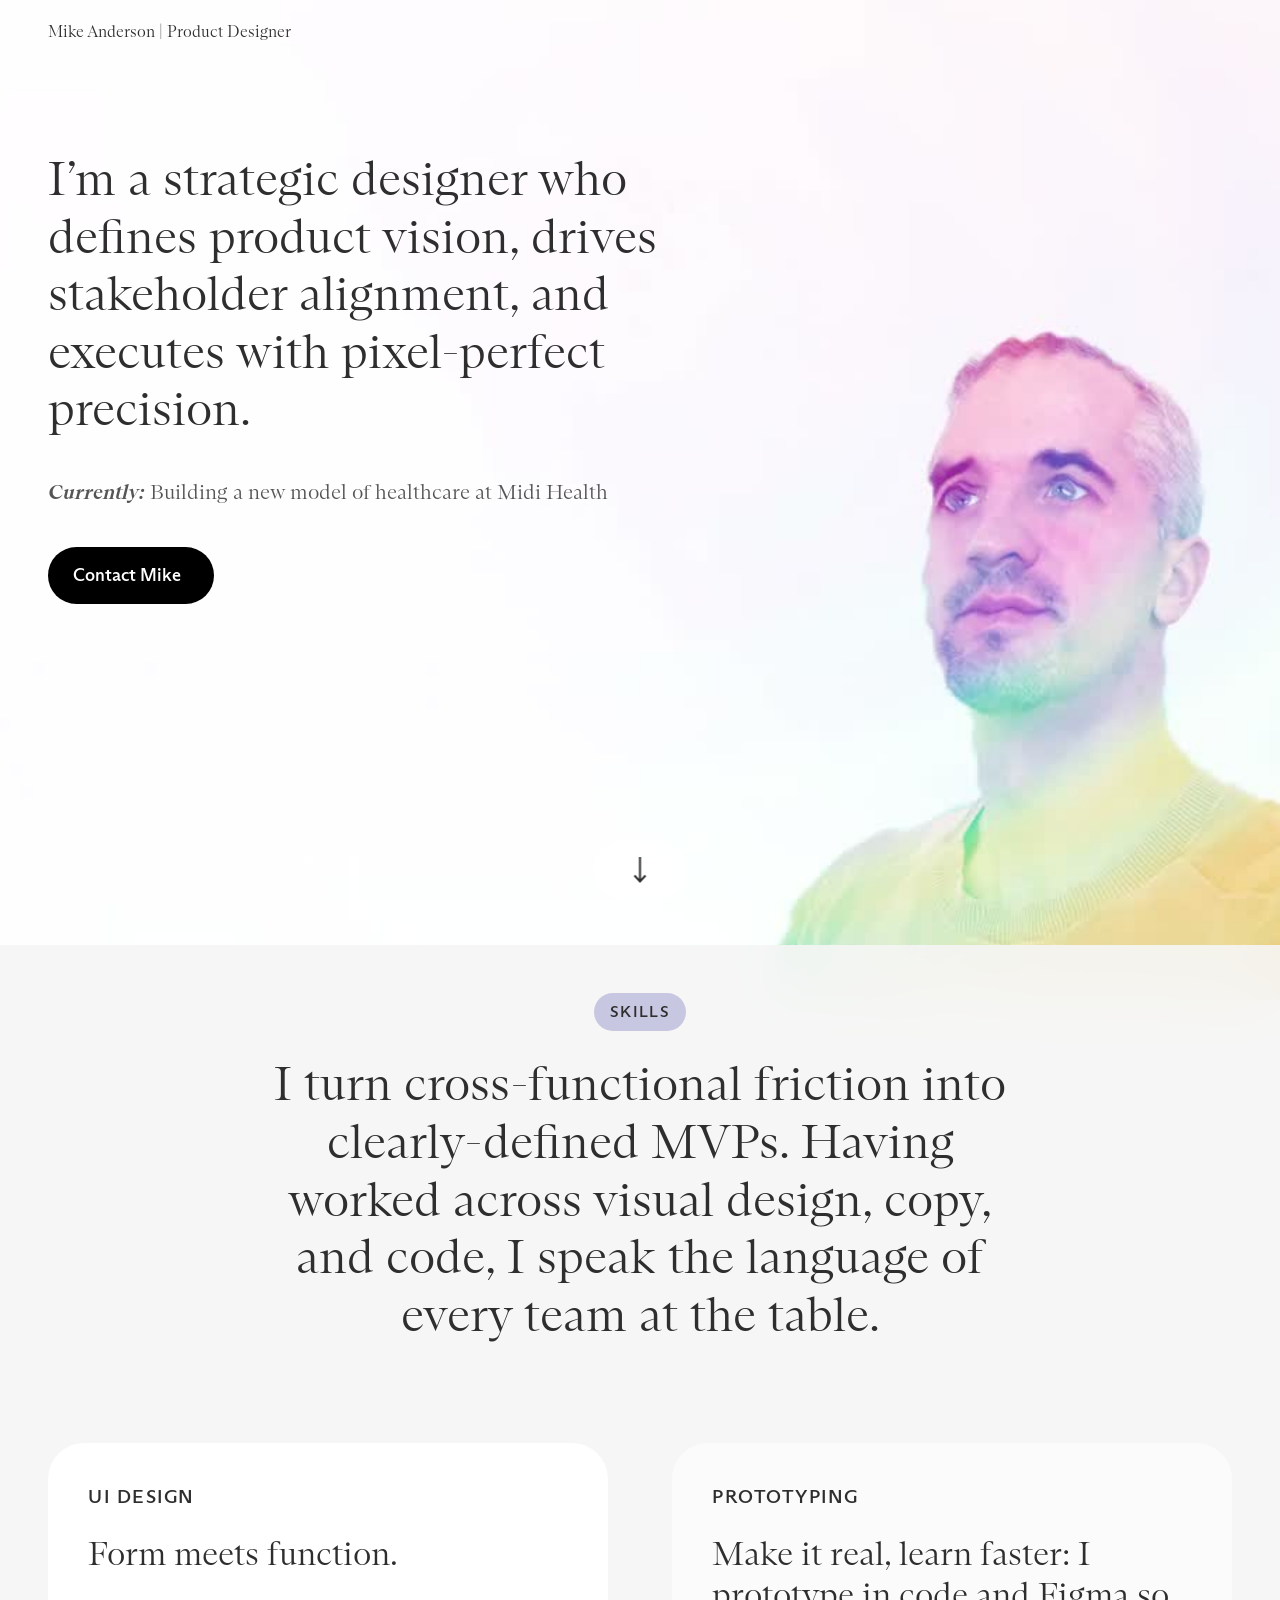
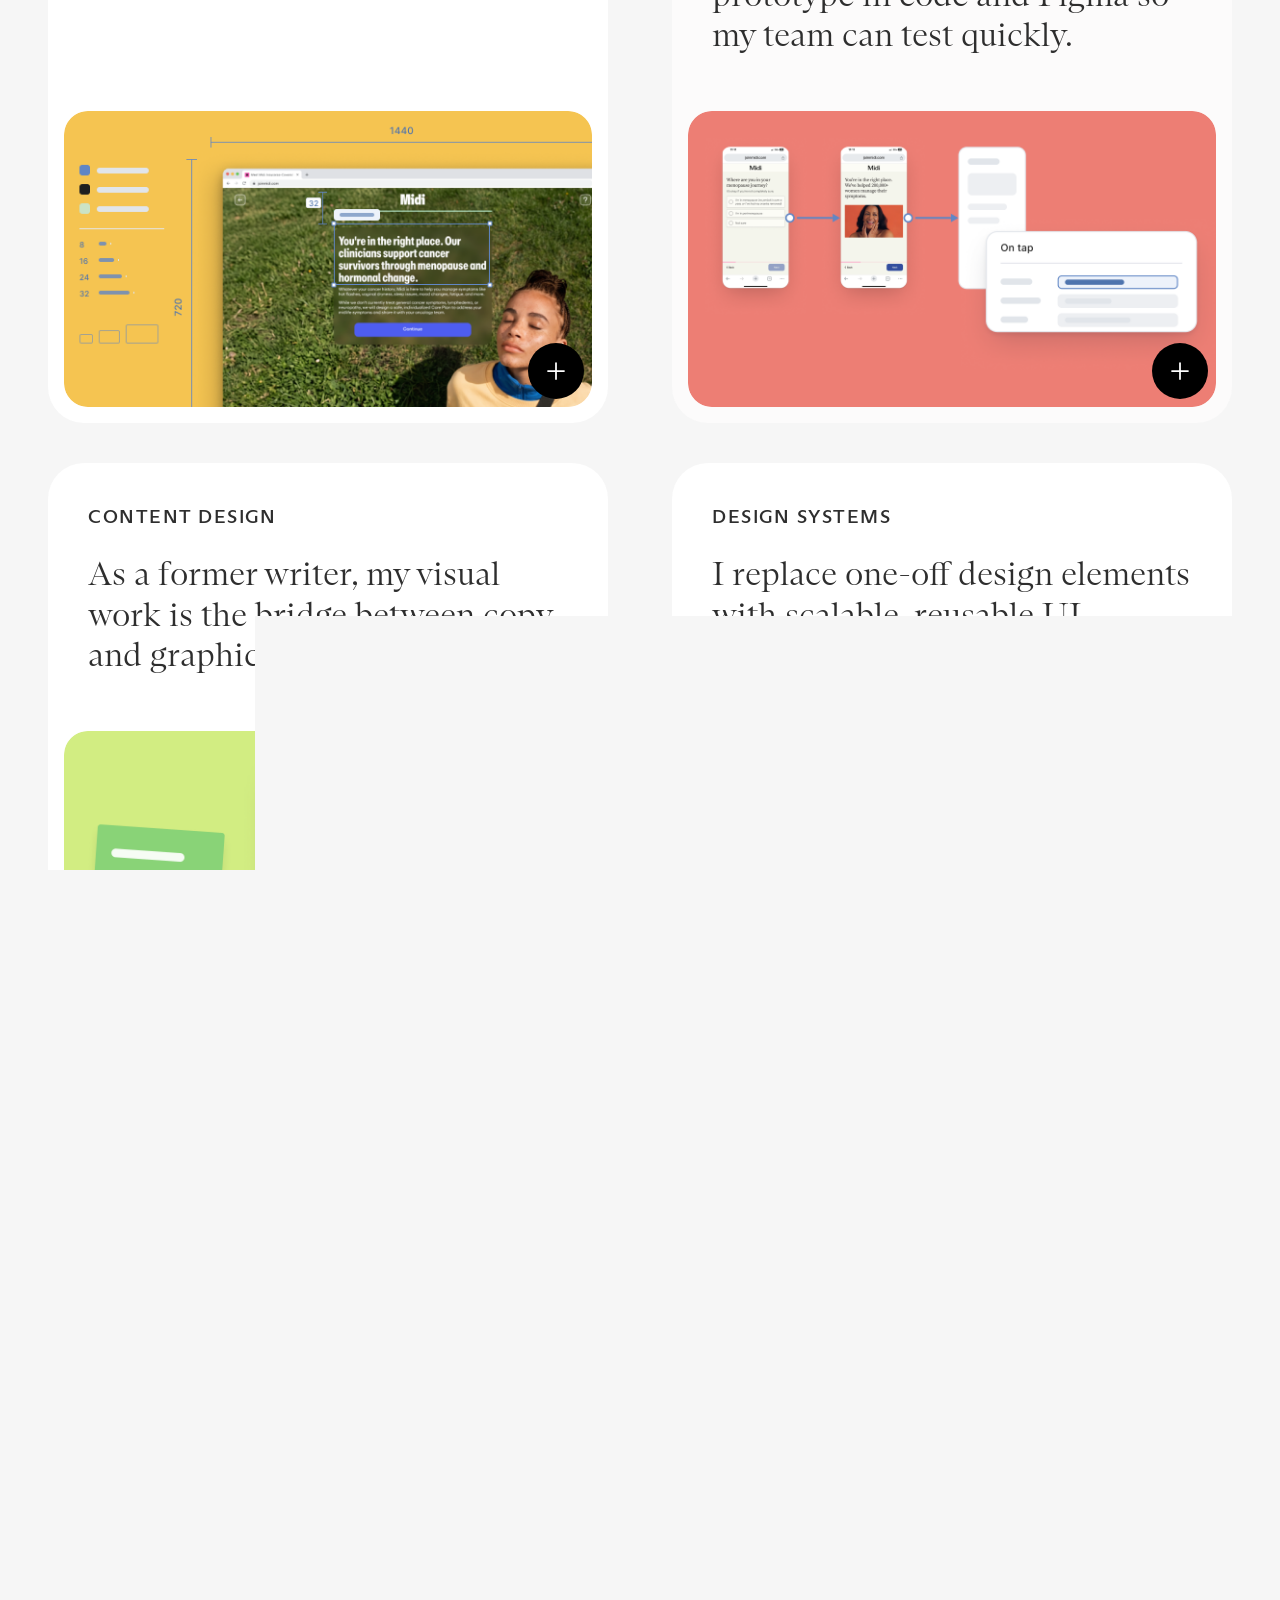
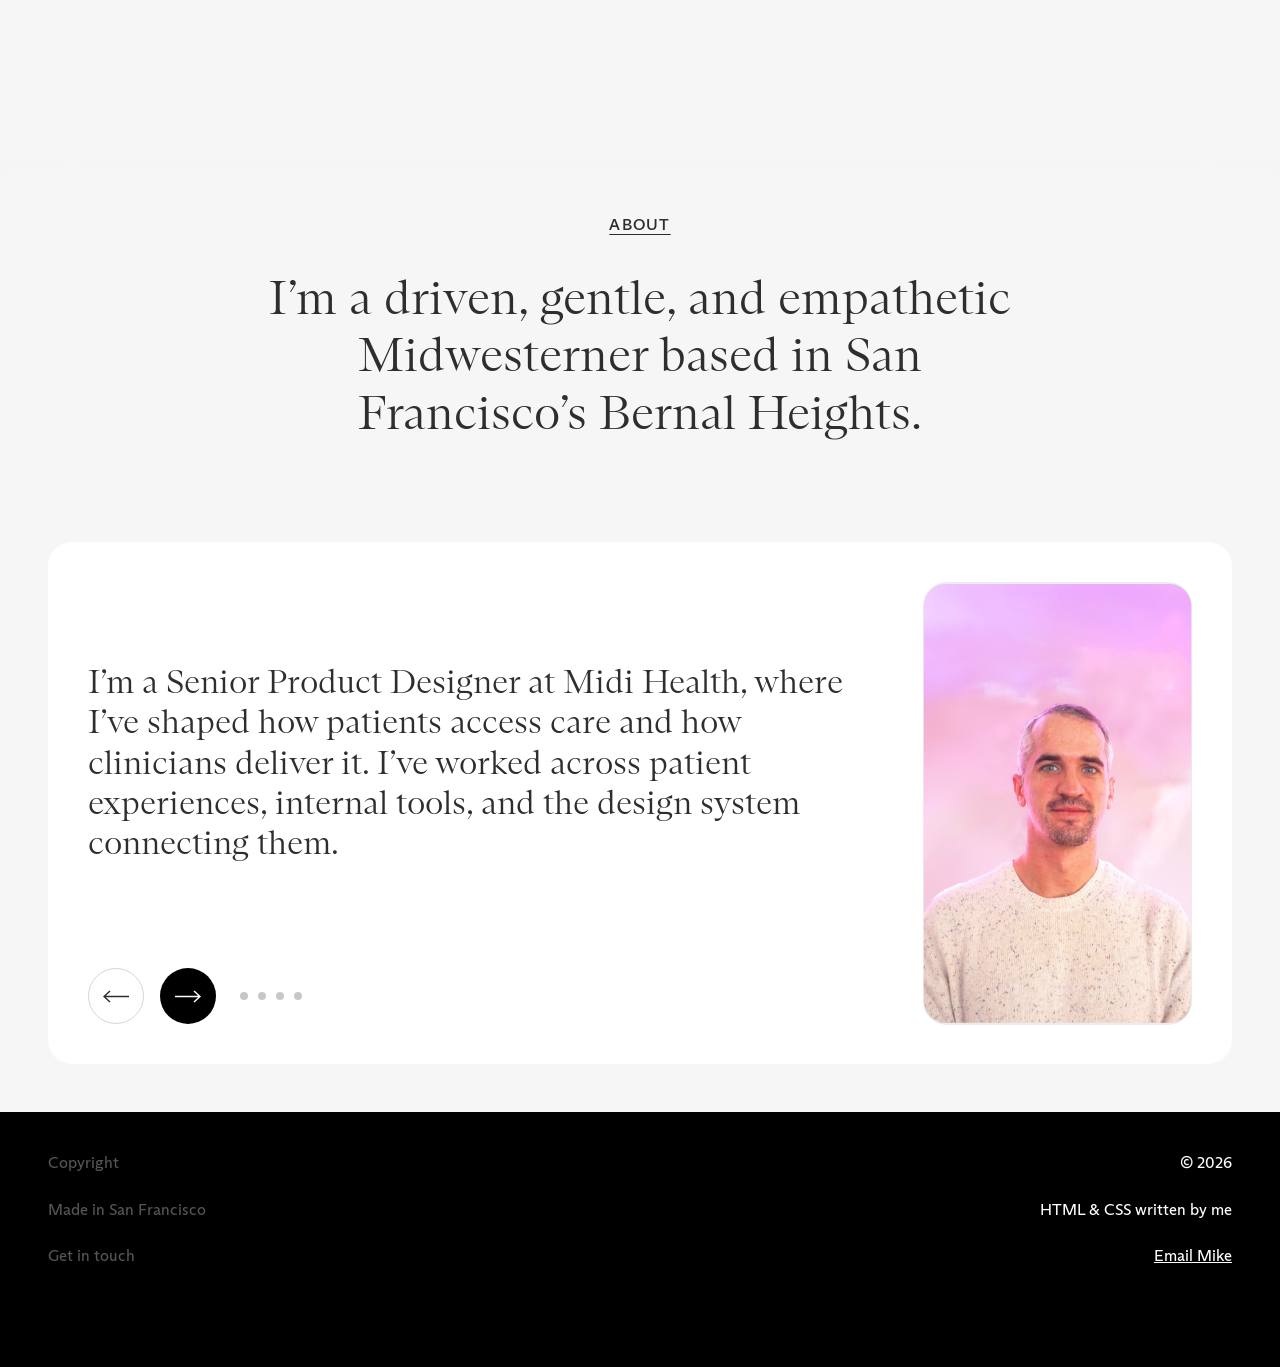
==== light-about.html @ ffadda91 "Port the new flip card treatment: 580x580, 36px radius, saturated media block The Figma cards change" ====
<!DOCTYPE html>
<html lang="en">
<head>
<meta charset="utf-8">
<meta name="viewport" content="width=device-width, initial-scale=1">
<title>Mike Anderson — light About variant</title>
<meta name="robots" content="noindex, nofollow">
<meta name="description" content="Mike Anderson is a product designer in San Francisco, currently building a new model of healthcare at Midi Health.">
<link rel="icon" type="image/png" href="source-images/favicon.png">
<link rel="stylesheet" href="styles/fonts.css">
<link rel="stylesheet" href="styles/tokens.css">
<link rel="stylesheet" href="styles/site.css">
</head>
<body>

<a class="skip-link" href="#main">Skip to content</a>

<header class="site-header">
  <a class="logotype" href="./">Mike Anderson <span aria-hidden="true">|</span> Product Designer</a>
</header>

<main id="main">

  <nav class="site-nav" id="site-nav" aria-label="Sections">
    <div class="site-nav__links">
      <a class="btn btn--ghost" href="#hello">Hello</a>
      <a class="btn btn--ghost" href="#skills">Skills</a>
      <a class="btn btn--ghost" href="#about">About</a>
    </div>

    <button class="site-nav__disclosure" type="button"
            popovertarget="nav-sections" aria-expanded="false">
      Sections
      <svg viewBox="0 0 12 8" aria-hidden="true" focusable="false">
        <path d="M1 1.5 6 6.5l5-5" fill="none" stroke="currentColor" stroke-width="1.75"/>
      </svg>
    </button>

    <a class="btn btn--solid btn--avatar has-ring" href="mailto:mikeandersondesigner@gmail.com" data-copy-email="mikeandersondesigner@gmail.com">
      Contact Mike
      <span class="btn__dec" aria-hidden="true"><svg viewBox="0 0 512 512" aria-hidden="true" focusable="false" fill="currentColor"><path d="M 24 64 L 0 64 L 0 448 L 512 448 L 512 64 L 24 64 Z M 464 128 L 464 132.1 L 256 289.9 L 48 132.1 L 48 112 L 464 112 L 464 128 Z M 464 192.3 L 464 400 L 48 400 L 48 192.3 L 241.5 339.1 L 256 350.1 L 270.5 339.1 L 464 192.3 Z"/></svg></span>
    </a>

    <div class="nav-popover" id="nav-sections" popover>
      <a href="#hello">Hello</a>
      <a href="#skills">Skills</a>
      <a href="#about">About</a>
    </div>
  </nav>

  <!-- ─── hero ─────────────────────────────────────────── -->
  <section class="hero" id="hello">
    <video class="hero__media" autoplay loop muted playsinline
           poster="source-images/index-1b-poster.jpg" aria-hidden="true">
      <source src="source-images/index-hero-portrait.mp4" type="video/mp4" media="(max-width: 750px)">
      <source src="source-images/index-1b.mp4" type="video/mp4">
    </video>
    <img class="hero__still" src="source-images/index-1b-poster.jpg" alt="" aria-hidden="true">

    <div class="hero__intro">
      <h1 class="hero__heading" data-lines>I&rsquo;m a strategic designer who defines product vision, drives stakeholder alignment, and executes with pixel-perfect precision.</h1>
      <p class="hero__currently"><em>Currently:</em> Building a new model of healthcare at Midi Health</p>
      <p class="hero__actions"><a class="btn btn--solid has-ring" href="mailto:mikeandersondesigner@gmail.com" data-copy-email="mikeandersondesigner@gmail.com">Contact Mike<span class="btn__icon"><svg viewBox="0 0 512 512" aria-hidden="true" focusable="false" fill="currentColor"><path d="M 24 64 L 0 64 L 0 448 L 512 448 L 512 64 L 24 64 Z M 464 128 L 464 132.1 L 256 289.9 L 48 132.1 L 48 112 L 464 112 L 464 128 Z M 464 192.3 L 464 400 L 48 400 L 48 192.3 L 241.5 339.1 L 256 350.1 L 270.5 339.1 L 464 192.3 Z"/></svg></span></a></p>
    </div>

    <a class="scroll-cue" href="#skills" aria-label="Scroll to skills">
      <svg viewBox="0 0 13 26" aria-hidden="true" focusable="false">
        <path d="M6.5 0v24M1 18.5l5.5 6 5.5-6" fill="none" stroke="currentColor" stroke-width="2"/>
      </svg>
    </a>
  </section>

  <!-- ─── skills ───────────────────────────────────────── -->
  <section class="sheet skills" id="skills">
    <p class="eyebrow-chip">Skills</p>
    <h2 class="section-heading">I turn cross-functional friction into clearly-defined MVPs. Having worked across visual design, copy, and code, I speak the language of every team at the table.</h2>

    <ul class="card-grid">
      <li class="card has-ring">
        <p class="card__eyebrow">UI Design</p>
        <div class="card__stack">
          <h3 class="card__face card__face--front">Form meets function.</h3>
          <p class="card__face card__face--back" id="card-face-0">I bring systems thinking and visual polish to product designs. When I make a visual decision like “How big should this button be?”, my thinking is grounded in business strategy.</p>
        </div>
        <span class="card__frame"><img class="card__media" src="img/card-ui.png" alt="Redline spec of a Midi web page with a token rail, spacing scale and component selection." loading="lazy"></span>
        <button class="card__flip" type="button" aria-expanded="false" aria-controls="card-face-0">
          <span class="u-visually-hidden">More about UI Design</span>
          <svg viewBox="0 0 20 20" aria-hidden="true" focusable="false">
            <path d="M10 2v16M2 10h16" fill="none" stroke="currentColor" stroke-width="1.75" stroke-linecap="round"/>
          </svg>
        </button>
      </li>
      <li class="card has-ring">
        <p class="card__eyebrow">Prototyping</p>
        <div class="card__stack">
          <h3 class="card__face card__face--front">Make it real, learn faster: I prototype in code and Figma so my team can test quickly.</h3>
          <p class="card__face card__face--back" id="card-face-1">Figma when the interaction is the point. Claude when a working prototype beats a mockup. Whatever the team already uses, when that matters more. The goal is a yes, not an artefact.</p>
        </div>
        <span class="card__frame"><img class="card__media" src="img/card-prototyping.png" alt="A three-step prototype flow with an interaction spec panel." loading="lazy"></span>
        <button class="card__flip" type="button" aria-expanded="false" aria-controls="card-face-1">
          <span class="u-visually-hidden">More about Prototyping</span>
          <svg viewBox="0 0 20 20" aria-hidden="true" focusable="false">
            <path d="M10 2v16M2 10h16" fill="none" stroke="currentColor" stroke-width="1.75" stroke-linecap="round"/>
          </svg>
        </button>
      </li>
      <li class="card has-ring">
        <p class="card__eyebrow">Content Design</p>
        <div class="card__stack">
          <h3 class="card__face card__face--front">As a former writer, my visual work is the bridge between copy and graphics.</h3>
          <p class="card__face card__face--back" id="card-face-2">I started my career as a writer and content marketer at NerdWallet, and I never quite stopped: I make sure an interface’s content strategy, flow, and microcopy make sense before it gets decorated.</p>
        </div>
        <span class="card__frame"><img class="card__media" src="img/card-content.png" alt="A sticky note of redacted copy with an arrow pointing at a web page." loading="lazy"></span>
        <button class="card__flip" type="button" aria-expanded="false" aria-controls="card-face-2">
          <span class="u-visually-hidden">More about Content Design</span>
          <svg viewBox="0 0 20 20" aria-hidden="true" focusable="false">
            <path d="M10 2v16M2 10h16" fill="none" stroke="currentColor" stroke-width="1.75" stroke-linecap="round"/>
          </svg>
        </button>
      </li>
      <li class="card has-ring">
        <p class="card__eyebrow">Design Systems</p>
        <div class="card__stack">
          <h3 class="card__face card__face--front">I replace one-off design elements with scalable, reusable UI patterns.</h3>
          <p class="card__face card__face--back" id="card-face-3">I partner with engineering teams to reconcile duplicated components and inconsistent UX patterns—from buttons to entire forms. I map the gaps and set a course toward a shared system so teams work efficiently and users get a more consistent, delightful experience.</p>
        </div>
        <span class="card__frame"><img class="card__media" src="img/card-design-systems.png" alt="A design system interface showing colour tokens in light and dark modes." loading="lazy"></span>
        <button class="card__flip" type="button" aria-expanded="false" aria-controls="card-face-3">
          <span class="u-visually-hidden">More about Design Systems</span>
          <svg viewBox="0 0 20 20" aria-hidden="true" focusable="false">
            <path d="M10 2v16M2 10h16" fill="none" stroke="currentColor" stroke-width="1.75" stroke-linecap="round"/>
          </svg>
        </button>
      </li>
      <li class="card card--wide has-ring">
        <p class="card__eyebrow">User Research</p>
        <div class="card__stack">
          <h3 class="card__face card__face--front">Listen first, design second.</h3>
          <p class="card__face card__face--back" id="card-face-4">I combine user testing, surveys, and direct observation to guide product decisions. At Midi, this research informed improvements that increased signup conversion by 5% and clinician satisfaction by 10%.</p>
        </div>
        <span class="card__frame"><img class="card__media" src="img/card-user-research.png" alt="A research board with participant cohorts across mock, alpha and beta." loading="lazy"></span>
        <button class="card__flip" type="button" aria-expanded="false" aria-controls="card-face-4">
          <span class="u-visually-hidden">More about User Research</span>
          <svg viewBox="0 0 20 20" aria-hidden="true" focusable="false">
            <path d="M10 2v16M2 10h16" fill="none" stroke="currentColor" stroke-width="1.75" stroke-linecap="round"/>
          </svg>
        </button>
      </li>
    </ul>
  </section>

  <!-- ─── about ────────────────────────────────────────── -->
  <section class="sheet about about--light" id="about">
    <p class="eyebrow-chip eyebrow-chip--bare">About</p>
    <h2 class="section-heading">I&rsquo;m a driven, gentle, and empathetic Midwesterner based in San Francisco&rsquo;s Bernal Heights.</h2>

    <div class="carousel" data-carousel>
      <div class="carousel__viewport">
        <article class="slide slide--portrait is-current">
          <p class="slide__copy" data-lines>I&rsquo;m a Senior Product Designer at Midi Health, where I&rsquo;ve shaped how patients access care and how clinicians deliver it. I&rsquo;ve worked across patient experiences, internal tools, and the design system connecting them.</p>
          <img class="slide__media" src="img/about-portrait.png" alt="Mike Anderson." loading="lazy">
        </article>
        <article class="slide">
          <p class="slide__copy" data-lines>I&rsquo;m as comfortable on a team as I am on my own. For my first eighteen months at Midi I was the only product designer: research, product direction, UI &mdash; whatever the week needed.</p>
          <img class="slide__media" src="img/about-endtoend.png" alt="One designer across research, direction and interface." loading="lazy">
        </article>
        <article class="slide">
          <p class="slide__copy" data-lines>Before healthcare: I worked in fintech at Landed, launched a fashion startup with two co-founders, and freelanced for Mazda, Initialized and Bobbie.</p>
          <img class="slide__media" src="img/about-clients.png" alt="Selected clients: Mazda, Initialized, Bobbie, Landed, Acaso and Pandora." loading="lazy">
        </article>
        <article class="slide">
          <p class="slide__copy" data-lines>I&rsquo;m the &ldquo;glue&rdquo; on every team I join. So, when one question has four answers in four documents, turning them into a single idea feels less like process and more like a conversation I&rsquo;m already in.</p>
          <img class="slide__media" src="img/about-convergence.png" alt="Four teams' findings converging into one narrative." loading="lazy">
        </article>
      </div>

      <div class="carousel__controls">
        <button class="carousel__arrow" data-prev aria-label="Previous slide">
          <svg viewBox="0 0 26 13" aria-hidden="true"><path d="M26 6.5H1M7 1 1 6.5 7 12" fill="none" stroke="currentColor" stroke-width="1.5"/></svg>
        </button>
        <button class="carousel__arrow carousel__arrow--next" data-next aria-label="Next slide">
          <svg viewBox="0 0 26 13" aria-hidden="true"><path d="M0 6.5h25M19 1l6 5.5-6 5.5" fill="none" stroke="currentColor" stroke-width="1.5"/></svg>
        </button>
        <div class="carousel__dots" role="tablist" aria-label="Choose slide"></div>
      </div>
    </div>
  </section>

</main>

<footer class="site-footer" id="contact">
  <dl class="footer-meta">
    <div><dt>Copyright</dt><dd>&copy; 2026</dd></div>
    <div><dt>Made in San Francisco</dt><dd>HTML &amp; CSS written by me</dd></div>
    <div><dt>Get in touch</dt><dd><a href="mailto:mikeandersondesigner@gmail.com" data-copy-email="mikeandersondesigner@gmail.com">Email Mike</a></dd></div>
  </dl>
</footer>


<div class="toast" id="toast" role="status" aria-live="polite" hidden>
  <svg class="toast__check" viewBox="0 0 512 512" aria-hidden="true" fill="currentColor"><path d="M256 512a256 256 0 1 1 0-512 256 256 0 1 1 0 512zm0-464a208 208 0 1 0 0 416 208 208 0 1 0 0-416zM379.7 178.8l-14.1 19.4-122.1 167.9-16.5 22.7-92.7-92.7 33.9-33.9 53 53 105.6-145.2 14.1-19.4 38.8 28.2z"/></svg>
  <p class="toast__text">Copied email address</p>
  <button class="toast__close" type="button" aria-label="Dismiss"><svg viewBox="0 0 448 512" aria-hidden="true" fill="currentColor"><path d="M39.5 105l-17-17 33.9-33.9 17 17 151 151 151-151 17-17 33.9 33.9-17 17-151 151 151 151 17 17-33.9 33.9-17-17-151-151-151 151-17 17-33.9-33.9 17-17 151-151-151-151z"/></svg></button>
</div>

<script src="scripts/site.js" defer></script>
</body>
</html>
---- styles/fonts.css ----
/* Edu Arizona — the faces already committed in /fonts */
@font-face{font-family:"EduArizonaSerif";src:url("../fonts/EduArizonaSerif-Thin.woff2")format("woff2");font-weight:100;font-style:normal;font-display:swap}
@font-face{font-family:"EduArizonaSerif";src:url("../fonts/EduArizonaSerif-Light.woff2")format("woff2");font-weight:300;font-style:normal;font-display:swap}
@font-face{font-family:"EduArizonaSerif";src:url("../fonts/EduArizonaSerif-Regular.woff2")format("woff2");font-weight:400;font-style:normal;font-display:swap}
@font-face{font-family:"EduArizonaSerif";src:url("../fonts/EduArizonaSerif-Medium.woff2")format("woff2");font-weight:500;font-style:normal;font-display:swap}
@font-face{font-family:"EduArizonaSerif";src:url("../fonts/EduArizonaSerif-MediumItalic.woff2")format("woff2");font-weight:500;font-style:italic;font-display:swap}
@font-face{font-family:"EduArizonaSerif";src:url("../fonts/EduArizonaSerif-Bold.woff2")format("woff2");font-weight:700;font-style:normal;font-display:swap}
@font-face{font-family:"EduArizonaSans";src:url("../fonts/EduArizonaSans-Regular.woff2")format("woff2");font-weight:400;font-style:normal;font-display:swap}
@font-face{font-family:"EduArizonaSans";src:url("../fonts/EduArizonaSans-Medium.woff2")format("woff2");font-weight:500;font-style:normal;font-display:swap}
---- styles/tokens.css ----
/* Generated from the Figma "My Work" variable collections. Regenerate rather than hand-edit. */
:root {
  /* primitives */
  --primitive-black: #000000;
  --primitive-white: #FFFFFF;
  --primitive-off-white: #FCFBFB;
  --primitive-blue-500: #6086C5;
  --primitive-blue-300: #72B3FF;
  --primitive-warm-900: #45423C;
  --primitive-grey-600: #555555;
  --primitive-grey-500: #7F8C8D;
  --primitive-grey-300: #A1A1A1;
  --primitive-grey-100: #ECECEC;
  --primitive-blue-050: #EDF2FA;
  --primitive-blue-700: #4E74AE;
  --primitive-grey-950: #1F1F1F;
  --primitive-grey-900: #2E2E2E;
  --primitive-blue-400: #6385B8;
  --primitive-dusk-050: #F3F0FB;
  --primitive-dusk-100: #E5DFF7;
  --primitive-dusk-200: #C8C7E2;
  --primitive-dusk-600: #6144B2;
  --primitive-dusk-800: #3B2A6E;
  --primitive-dusk-900: #1A1326;

  /* semantic colour — light */
  --color-bg-page: var(--primitive-white);
  --color-bg-surface-muted: var(--primitive-off-white);
  --color-text-primary: var(--primitive-grey-900);
  --color-text-inverse: var(--primitive-white);
  --color-text-link: var(--primitive-blue-500);
  --color-text-link-hover: var(--primitive-blue-300);
  --color-nav-bg: var(--primitive-black);
  --color-nav-text: var(--primitive-white);
  --color-nav-text-hover: var(--primitive-grey-500);
  --color-button-bg: var(--primitive-white);
  --color-button-fg: var(--primitive-black);
  --color-button-border: var(--primitive-black);
  --color-button-bg-hover: var(--primitive-black);
  --color-button-fg-hover: var(--primitive-white);
  --color-button-border-hover: var(--primitive-black);
  --color-arrow-default: var(--primitive-black);
  --color-arrow-inverse: var(--primitive-white);
  --color-border-rule: var(--primitive-grey-300);
  --color-border-subtle: var(--primitive-grey-100);
  --color-bg-placeholder: var(--primitive-grey-100);
  --color-text-on-light: var(--primitive-grey-900);
  --color-text-on-dark: var(--primitive-white);
  --color-card-surface-ink: var(--primitive-black);
  --color-card-surface-blue: var(--primitive-blue-700);
  --color-card-surface-tint: var(--primitive-blue-050);
  --color-card-surface-paper: var(--primitive-off-white);
  --color-card-border: var(--primitive-grey-100);
  --color-card-border-hover: var(--primitive-blue-300);
  --color-card-placeholder-ink: var(--primitive-grey-950);
  --color-card-placeholder-blue: var(--primitive-blue-400);
  --color-text-muted: var(--primitive-grey-600);
  --color-accent-dusk-surface: var(--primitive-dusk-100);
  --color-accent-dusk-tint: var(--primitive-dusk-200);
  --color-accent-dusk-anchor: var(--primitive-dusk-600);
  --color-accent-dusk-ink: var(--primitive-dusk-800);
  --color-accent-dusk-deep: var(--primitive-dusk-900);
  --color-button-solid-bg-on-light: var(--primitive-black);
  --color-button-solid-bg-on-light-hover: var(--primitive-grey-950);
  --color-button-solid-bg-on-dark: var(--primitive-white);
  --color-button-solid-bg-on-dark-hover: var(--primitive-grey-100);
  --color-button-ghost-bg-hover-on-light: var(--primitive-grey-100);
  --color-button-ghost-bg-hover-on-dark: var(--primitive-grey-950);

  /* typography — Edu Arizona */
  --font-family-serif: "EduArizonaSerif", Georgia, serif;
  --font-family-sans: "EduArizonaSans", system-ui, sans-serif;
  --font-weight-serif-thin: 100;
  --font-weight-serif-light: 300;
  --font-weight-serif-regular: 400;
  --font-weight-serif-medium: 500;
  --font-weight-serif-bold: 700;
  --font-weight-sans-regular: 400;
  --font-weight-sans-medium: 500;

  /* scale — desktop */
  --space-xs: 4px;  --space-sm: 8px;  --space-md: 16px; --space-lg: 24px;
  --space-xl: 32px; --space-2xl: 40px; --space-3xl: 48px; --space-4xl: 64px;
  --space-5xl: 100px; --space-6xl: 150px; --space-7xl: 200px;
  /* 48, not the Figma port's 108: content is capped at --layout-content-width,
     so above ~1320px the cap still yields ~108px of visual margin and below it
     the margin absorbs the squeeze instead of the type. Diverges from the
     Figma variable on purpose — that one records the old live site. */
  --layout-page-margin: 48px;
  --layout-gutter: 36px;
  --layout-content-width: 1224px;
  --layout-col-main: 768px;
  --layout-col-spacer: 96px;
  --layout-col-side: 288px;
  --layout-hero-height: 1000px;
  --layout-intro-width: 685px;
  --radius-none: 0px;
  --radius-infinite: 9999px;
  --radius-pill: 36px;
  --size-arrow-width: 25px;
  --size-arrow-width-hover: 35px;
  --size-arrow-stroke: 2px;
  --size-arrow-cap: 10px;
  --size-border-width: 1px;
  --space-stack-eyebrow: 5.76px;
  --space-stack-heading: 16.8px;
  --space-stack-body: 20.8px;
  --space-stack-button: 18px;
  --space-stack-grid-item: 48px;
  --space-skill-gap: 10.4px;
  --space-section-pad: 100px;
  --space-surface-pad: 150px;
  --layout-viewport: 1440px;
  --layout-intro-top: 150px;
  --layout-logotype-width: 1080px;
  --layout-photo-cell-w: 594px;
  --layout-photo-cell-h: 396px;
  --layout-gif-height: 0px;
  --layout-nav-close-inset: 100.8px;
  --layout-nav-height: 1024px;
  --space-stack-hero: 40px;
  --space-body-inset: 192px;
  --font-size-hero: 48px;
  --font-size-h1: 33.6px;
  --font-size-h4: 24px;
  --font-size-skill: 20.8px;
  --font-size-h6: 38.4px;
  --font-size-body: 20.8px;
  --font-size-caption: 16px;
  --font-size-eyebrow: 19.2px;
  --font-size-label: 16px;
  --font-size-micro: 13.6px;
  --font-size-button: 18px;
  --font-size-nav: 36px;
  --font-size-burger: 32px;
  --font-size-close: 60px;
  --radius-card: 24px;
  --radius-card-large: 36px;        /* skill cards */
  --space-card-media-inset: 16px;
  --space-card-pad-large: 40px;
  --space-card-pad-default: 12px;
  --space-card-pad-bottom: 120px;
  --space-card-gap: 24px;
  --space-card-flip-offset: 24px;
  --space-card-action-inset: 24px;
  --size-card-action: 56px;
  --size-card-glyph: 20px;
  --layout-card-w: 580px;
  --layout-card-h: 580px;
  --layout-card-gap-x: 64px;
  --layout-card-gap-y: 40px;
  --layout-card-media-h: 240px;
  --radius-card-media: 12px;
  --layout-card-media-bleed-h: 340px;
  --layout-scroll-rule-h: 72px;

  /* glass sheets — measured off Home — Desktop 1444 */
  --sheet-radius: 0px;   /* square slices — trying it without the rounded top */
  --sheet-overlap: 55px;
  --sheet-light: rgb(245 245 245 / 0.90);
  --sheet-light-blur: 32px;
  --sheet-dark: rgb(0 0 0 / 0.80);
  --sheet-dark-blur: 32px;
}

@media (max-width: 750px) {
  :root {
    --layout-page-margin: 29.25px;
    --layout-gutter: 9.75px;
    --layout-content-width: 331.5px;
    --layout-col-main: 331.5px;
    --layout-col-spacer: 0px;
    --layout-col-side: 331.5px;
    --layout-hero-height: 1350px;
    --layout-intro-width: 331.5px;
    --space-stack-heading: 15.6px;
    --layout-viewport: 390px;
    --layout-intro-top: 430px;
    --layout-logotype-width: 292.5px;
    --layout-photo-cell-w: 331.5px;
    --layout-photo-cell-h: 220.94px;
    --layout-gif-height: 400px;
    --layout-nav-close-inset: 27.3px;
    --layout-nav-height: 844px;
    --space-stack-hero: 33.6px;
    --space-body-inset: 0px;
    --font-size-hero: 40px;
    --font-size-h1: 31.2px;
    --space-card-pad-bottom: 104px;
    --layout-card-w: 331.5px;
    --layout-card-h: 0px;   /* content drives it once the grid is one column */
    --layout-card-gap-x: 0px;
    --layout-card-media-h: 148px;
    --layout-card-media-bleed-h: 290px;
    --layout-scroll-rule-h: 56px;
    /* the 298px overlap is a desktop measurement; it swallows the hero copy at 390 */
    --sheet-overlap: 24px;
    --sheet-radius: 0px;
  }
}

/* Opt-in: put data-theme="dark" on any section */
[data-theme="dark"] {
  --color-bg-page: var(--primitive-black);
  --color-bg-surface-muted: var(--primitive-black);
  --color-text-primary: var(--primitive-white);
  --color-text-inverse: var(--primitive-black);
  --color-text-link: var(--primitive-blue-300);
  --color-text-muted: var(--primitive-grey-500);
  --color-button-border-hover: var(--primitive-white);
  --color-accent-dusk-surface: var(--primitive-dusk-900);
  --color-accent-dusk-tint: var(--primitive-dusk-600);
  --color-accent-dusk-anchor: var(--primitive-dusk-200);
  --color-accent-dusk-ink: var(--primitive-dusk-050);
}
---- styles/site.css ----
/* ───────── base ───────── */
*, *::before, *::after { box-sizing: border-box; }
html { scroll-behavior: smooth; }
body {
  margin: 0;
  background: var(--color-bg-page);
  color: var(--color-text-primary);
  font-family: var(--font-family-serif);
  font-weight: var(--font-weight-serif-light);   /* Body/Default = Light */
  font-size: var(--font-size-body);
  line-height: 1.4;
  -webkit-font-smoothing: antialiased;
}
img, video { display: block; max-width: 100%; }
a { color: inherit; }

.skip-link {
  position: absolute; left: -9999px;
  background: var(--color-text-primary); color: var(--color-text-inverse);
  padding: var(--space-sm) var(--space-md); z-index: 100;
}
.skip-link:focus { left: var(--layout-page-margin); top: var(--space-sm); }

:is(a, button):focus-visible {
  outline: 2px solid var(--color-text-link);
  outline-offset: 3px;
}

/* ───────── header ───────── */
.site-header {
  position: absolute; inset: 0 0 auto 0; z-index: 20;
  padding: var(--space-md) var(--layout-page-margin);
}
.logotype {
  font-size: var(--font-size-label);
  text-decoration: none;
  font-family: var(--font-family-serif);
}

/* ───────── buttons ───────── */
.btn {
  display: inline-flex; align-items: center; gap: var(--space-sm);
  padding: var(--space-md) var(--space-lg);
  border-radius: var(--radius-pill);
  font-family: var(--font-family-sans);
  font-size: var(--font-size-button);
  font-weight: var(--font-weight-sans-medium);
  line-height: 1.25;
  text-decoration: none;
  border: var(--size-border-width) solid transparent;
  transition: background-color .2s ease, color .2s ease, border-color .2s ease;
}
.btn--solid {
  background: var(--color-button-solid-bg-on-light);
  color: var(--color-text-on-dark);
}
.btn--solid:hover { background: var(--color-button-solid-bg-on-light-hover); }
.btn--ghost { background: transparent; color: var(--color-text-on-light); }
.btn--ghost:hover { background: var(--color-button-ghost-bg-hover-on-light); }

/* Current section. A raised white pill against the 80%-white glass reads as
   selected without competing with the solid Contact CTA, and the label weight
   is unchanged so the nav never resizes as you scroll. */
.site-nav .btn--ghost { transition: background-color .2s ease, box-shadow .2s ease; }
.site-nav .btn--ghost.is-current,
.site-nav .btn--ghost.is-current:hover {
  background: var(--color-bg-page);
  /* hairline as well as shadow: the nav glass is already near-white, so a plain
     white pill has almost no edge against it over the grey sheets */
  box-shadow: 0 1px 2px rgb(0 0 0 / .10), 0 0 0 1px rgb(0 0 0 / .08);
}
.nav-popover a.is-current { background: var(--color-button-ghost-bg-hover-on-light); }

.btn--avatar { padding: 12px 12px 12px 20px; }
.btn__dec {
  width: 34px; height: 34px; border-radius: 50%;
  background: #fff url("../source-images/avatar.jpg") center/cover;
  flex: none;
}

/* ───────── hero ───────── */
.hero {
  position: sticky; top: 0;
  min-height: var(--layout-hero-height);
  padding: var(--layout-intro-top) var(--layout-page-margin) var(--space-5xl);
  display: flex; align-items: flex-start;
  overflow: hidden;
}
.hero__media, .hero__still {
  position: absolute; inset: 0;
  width: 100%; height: 100%; object-fit: cover; z-index: -1;
}
.hero__still { display: none; }
.hero__intro { max-width: var(--layout-intro-width); }
.hero__heading {
  margin: 0 0 var(--space-2xl);
  font-size: var(--font-size-hero);
  font-weight: var(--font-weight-serif-light);   /* Display/Hero = Light */
  line-height: 1.2;
}
.hero__currently {
  margin: 0 0 var(--space-2xl);
  color: var(--color-text-muted);
}
.hero__currently em {
  font-weight: var(--font-weight-serif-light);   /* Heading/H1 Expressive */
  font-style: italic;
}
.hero__actions { margin: 0; }

.scroll-cue {
  position: absolute; left: 50%; bottom: var(--space-5xl);
  transform: translateX(-50%);
  display: grid; place-items: center;
  width: 95px; height: 60px;
  border-radius: var(--radius-pill);
  background: rgb(255 255 255 / .55);
  backdrop-filter: blur(12px);
  color: var(--color-text-on-light);
}
.scroll-cue svg { width: 13px; height: 26px; }

/* ───────── site nav — pill on desktop, bottom bar on mobile ───────── */
.site-nav {
  position: fixed; z-index: 40;
  top: var(--space-lg); left: 50%;
  transform: translateX(-50%) translateY(-12px);
  display: flex; align-items: center; gap: var(--space-sm);
  width: max-content; padding: var(--space-md);
  border-radius: var(--radius-infinite);
  background: rgb(255 255 255 / .80);
  backdrop-filter: blur(20px);
  box-shadow: 0 8px 32px rgb(0 0 0 / .10);
  opacity: 0; visibility: hidden; pointer-events: none;
  transition: opacity .25s ease, transform .25s ease, visibility .25s;
}
.site-nav.is-visible {
  opacity: 1; visibility: visible; pointer-events: auto;
  transform: translateX(-50%) translateY(0);
}
.site-nav__links { display: contents; }
.site-nav__disclosure { display: none; }

.nav-popover {
  margin: 0; padding: var(--space-sm); border: 0;
  border-radius: var(--radius-card);
  background: var(--color-bg-page);
  box-shadow: 0 12px 40px rgb(0 0 0 / .18);
  font-family: var(--font-family-sans);
  font-size: var(--font-size-label);
}
.nav-popover a {
  display: block; padding: var(--space-md) var(--space-lg);
  border-radius: var(--radius-pill); text-decoration: none;
}
.nav-popover a:hover { background: var(--color-button-ghost-bg-hover-on-light); }

/* ───────── glass sheets ───────── */
.sheet {
  /* rides up over whatever is behind it; rounded top + translucency do the overlay */
  position: relative;
  border-radius: var(--sheet-radius) var(--sheet-radius) 0 0;
  padding: var(--space-surface-pad) var(--layout-page-margin);
}
.skills {
  z-index: 2;
  padding-top: var(--space-3xl);
  background: var(--sheet-light);
  backdrop-filter: blur(var(--sheet-light-blur));
  margin-top: calc(var(--sheet-overlap) * -1);
}
.about .carousel {
  --sheet-ink: var(--color-text-on-light);
  --sheet-rule: rgb(0 0 0 / .16);
  --sheet-dot: rgb(0 0 0 / .22);
  --sheet-hover: rgb(0 0 0 / .06);
  color: var(--color-text-on-light);
}
.about .carousel__arrow--next {
  background: var(--color-card-surface-ink);
  color: var(--color-text-on-dark);
}
.about .carousel__dot[aria-selected="true"] { background: var(--color-card-surface-ink); }
.about {
  --sheet-ink: var(--color-text-on-dark);
  --sheet-rule: rgb(255 255 255 / .35);
  --sheet-dot: rgb(255 255 255 / .32);
  --sheet-hover: rgb(255 255 255 / .12);
  z-index: 3;
  margin-top: calc(var(--sheet-overlap) * -1);
  background: var(--sheet-dark);
  backdrop-filter: blur(var(--sheet-dark-blur));
  color: var(--color-text-on-dark);
  padding-block: var(--space-3xl);
}

/* light-surface About — same structure, inverted ink */
.about--light {
  --sheet-ink: var(--color-text-on-light);
  --sheet-rule: rgb(0 0 0 / .16);
  --sheet-dot: rgb(0 0 0 / .22);
  --sheet-hover: rgb(0 0 0 / .06);
  background: var(--sheet-light);
  backdrop-filter: blur(var(--sheet-light-blur));
  color: var(--color-text-on-light);
}
.about--light .carousel { background: var(--color-bg-page); }
.about--light .carousel__arrow--next {
  background: var(--color-card-surface-ink);
  color: var(--color-text-on-dark);
}
.about--light .carousel__arrow--next:hover { background: var(--primitive-grey-950); }
.about--light .carousel__dot[aria-selected="true"] { background: var(--color-card-surface-ink); }

/* ───────── section furniture ───────── */
.eyebrow-chip {
  width: max-content; margin: 0 auto var(--space-lg);
  padding: var(--space-sm) var(--space-md);
  border-radius: var(--radius-pill);
  background: var(--color-accent-dusk-tint);
  font-family: var(--font-family-sans);
  font-size: var(--font-size-label);
  font-weight: var(--font-weight-sans-medium);
  letter-spacing: .08em; text-transform: uppercase;
}
.eyebrow-chip--bare {
  background: none; padding-inline: 0;
  color: var(--sheet-ink, var(--color-text-on-dark));
  text-decoration: underline; text-underline-offset: 4px;
}
.section-heading {
  max-width: var(--layout-col-main);
  margin: 0 auto var(--space-5xl);
  font-size: var(--font-size-hero);
  font-weight: var(--font-weight-serif-light);
  line-height: 1.2;
  text-align: center;
}

/* ───────── skill cards ───────── */
.card-grid {
  list-style: none; margin: 0 auto; padding: 0;
  max-width: var(--layout-content-width);
  display: grid;
  grid-template-columns: repeat(2, minmax(0, 1fr));
  gap: var(--layout-card-gap-y) var(--layout-card-gap-x);
}
.card {
  position: relative; overflow: hidden;
  display: flex; flex-direction: column; gap: var(--space-lg);
  min-height: var(--layout-card-h);
  /* the media is a rounded block inset 16px from the card's bottom and sides,
     so the bottom padding is that inset and the media breaks out of the 40px
     side padding with negative margins */
  padding: var(--space-card-pad-large) var(--space-card-pad-large) var(--space-card-media-inset);
  border-radius: var(--radius-card-large);
  background: var(--color-bg-page);
}
.card:nth-child(2) { background: var(--color-card-surface-paper); }
.card--wide { grid-column: 1 / -1; justify-self: center; width: var(--layout-card-w); }
.card__eyebrow {
  margin: 0;
  font-family: var(--font-family-sans);
  font-size: var(--font-size-eyebrow);
  font-weight: var(--font-weight-sans-medium);
  letter-spacing: .08em; text-transform: uppercase;
  color: var(--color-text-primary);
}
.card__face--front {
  margin: 0;
  font-size: var(--font-size-h1);
  font-weight: var(--font-weight-serif-light);   /* Heading/H1 = Light */
  line-height: 1.2;
}
.card__frame {
  display: block;
  margin-top: auto;                                /* pin to the card's bottom */
  margin-inline: calc(var(--space-card-media-inset) - var(--space-card-pad-large));
  width: calc(100% + 2 * (var(--space-card-pad-large) - var(--space-card-media-inset)));
  aspect-ratio: 548 / 308;                         /* the exported band */
  border-radius: var(--radius-card);
  overflow: hidden;                                /* so hover scales the art, not the block */
  transition: opacity .28s ease;
}
.card__media {
  display: block;
  width: 100%; height: 100%;
  object-fit: cover;
}

/* ── flip faces ── */
.card__stack { position: relative; }
.card__face { margin: 0; transition: opacity .28s ease, visibility .28s; }
.card__face--back {
  position: absolute; inset: 0;
  opacity: 0; pointer-events: none;
  font-size: var(--font-size-body);
  font-weight: var(--font-weight-serif-light);
  line-height: 1.4;
}
.card.is-flipped .card__face--front { opacity: 0; visibility: hidden; }
.card.is-flipped .card__face--back  { opacity: 1; pointer-events: auto; }
.card.is-flipped .card__frame       { opacity: 0; }

.card { cursor: pointer; transition: box-shadow .25s ease; }
.card:hover { box-shadow: 0 10px 36px rgb(0 0 0 / .09); }
.card:hover .card__flip { transform: scale(1.14); }
.card.is-flipped:hover .card__flip { transform: rotate(45deg) scale(1.14); }
.card:hover .card__flip svg { transform: scale(1.06); }

.card__flip {
  position: absolute;
  right: var(--space-card-action-inset); bottom: var(--space-card-action-inset);
  width: var(--size-card-action); height: var(--size-card-action);
  display: grid; place-items: center; cursor: pointer;
  border: 0; border-radius: 50%;
  background: var(--color-card-surface-ink);
  color: var(--color-text-on-dark);
  transition: transform .28s cubic-bezier(.34,1.3,.5,1);
}
.card__flip svg {
  width: var(--size-card-glyph); height: var(--size-card-glyph);
  transition: transform .25s cubic-bezier(.34,1.3,.5,1);
}
.card.is-flipped .card__flip { transform: rotate(45deg); }

.u-visually-hidden {
  position: absolute; width: 1px; height: 1px;
  margin: -1px; padding: 0; overflow: hidden;
  clip-path: inset(50%); white-space: nowrap;
}

/* ───────── about carousel ───────── */
/* Geometry from Figma 226:18248 — text column dominant, media full-height,
   controls pinned bottom-left so their baseline matches the media's bottom edge. */
.carousel {
  position: relative;
  max-width: var(--layout-content-width);
  margin: 0 auto;
  padding: var(--space-card-pad-large);
  border-radius: var(--radius-card);
  background: var(--color-bg-page);          /* white, same as the flip cards */
}

.carousel__viewport { display: grid; }
.slide {
  grid-area: 1 / 1;
  display: grid;
  /* Equal columns. A fixed 572px media starved the copy as the window narrowed
     — at a 900px viewport the text column computed to -4px. Both sides now
     shrink together, and the media's aspect ratio sets the row height. */
  grid-template-columns: minmax(0, 1fr) minmax(0, 1fr);
  gap: var(--layout-gutter);
  align-items: center;
  opacity: 0;
  visibility: hidden;
  transition: opacity .3s ease, visibility .3s;
}
.slide.is-current { opacity: 1; visibility: visible; }

.slide__copy {
  margin: 0;
  /* keep the copy clear of the controls pinned beneath it */
  padding-bottom: calc(var(--size-card-action) + var(--space-lg));
  font-size: var(--font-size-h1);
  font-weight: var(--font-weight-serif-light);
  line-height: 1.2;
  /* The media sets the row height (a 288px-wide portrait is ~474px tall at its
     native aspect), and no slide's copy is that long. Centring splits the
     leftover space instead of dumping it all below the text. */
  align-self: center;
}
.slide__media {
  width: 100%;
  aspect-ratio: 572 / 474;                   /* the landscape graphics */
  object-fit: cover;
  border-radius: var(--radius-card);
}
/* The intro slide reads better with a wide measure, so it doesn't split 50/50.
   Its media column is sized to land the portrait on exactly the row height the
   landscape slides set — (avail / 2) / 1.2068 * 0.6076 — which works out to
   144/572 of the available width and leaves ~72% for the copy, matching the
   original Figma proportion (820 / 1144). */
.slide--portrait {
  grid-template-columns: minmax(0, 1fr) calc((100% - var(--layout-gutter)) * 0.2518);
}
.slide--portrait .slide__media {
  width: 100%;
  aspect-ratio: 288 / 474;
}
.slide.is-current .slide__media {
  animation: media-in .7s cubic-bezier(.22,.61,.24,1) both;
  animation-delay: 140ms;
}
@keyframes media-in {
  from { opacity: 0; transform: scale(.988); }
  to   { opacity: 1; transform: none; }
}

.carousel__controls {
  position: absolute;
  left: var(--space-card-pad-large);
  bottom: var(--space-card-pad-large);
  display: flex; align-items: center; gap: var(--space-md);
}
.carousel__arrow {
  width: var(--size-card-action); height: var(--size-card-action);
  display: grid; place-items: center;
  border-radius: 50%; cursor: pointer;
  background: none; color: var(--sheet-ink);
  border: var(--size-border-width) solid var(--sheet-rule);
  transition: background-color .2s ease, color .2s ease, border-color .2s ease;
}
.carousel__arrow:hover { background: var(--sheet-hover); }
.carousel__arrow--next {
  background: var(--color-text-on-dark);
  color: var(--color-text-on-light);
  border-color: transparent;
}
.carousel__arrow--next:hover { background: var(--primitive-grey-100); }
.carousel__arrow svg { width: 26px; height: 13px; }
.carousel__dots { display: flex; gap: 10px; margin-left: var(--space-sm); }
.carousel__dot {
  width: 8px; height: 8px; padding: 0; border: 0; border-radius: 50%;
  background: var(--sheet-dot); cursor: pointer;
  transition: background-color .25s ease, transform .25s ease;
}
.carousel__dot[aria-selected="true"] {
  background: var(--color-text-on-dark);
  transform: scale(1.25);
}

/* Below this the copy column is too narrow for display type at any size, so
   the slide stacks rather than squeezing both halves. */
@media (max-width: 900px) {
  /* align-content, not align-items: the slides share one grid cell, so without
     it the auto rows stretch to the tallest slide and tear copy from media */
  .slide,
  .slide--portrait { grid-template-columns: minmax(0, 1fr); align-content: center; }
  .slide__copy { padding-bottom: 0; }
  /* one column, so the portrait sizes off the stacked width again */
  .slide--portrait .slide__media { width: 50.3%; margin-inline: auto; }
  .carousel__controls { position: static; margin-top: var(--space-lg); }
}

@media (prefers-reduced-motion: reduce) {
  .slide { transition: opacity .01ms; }
  .slide.is-current .slide__media { animation: none; }
}

/* ───────── footer ───────── */
.site-footer {
  position: relative; z-index: 4;
  background: var(--primitive-black);
  color: var(--color-text-on-dark);
  padding: var(--space-2xl) var(--layout-page-margin) var(--space-5xl);
}
.footer-meta {
  max-width: var(--layout-content-width);
  margin: 0 auto; display: grid; gap: var(--space-lg);
  font-family: var(--font-family-sans);
  font-size: var(--font-size-label);
}
.footer-meta > div { display: flex; justify-content: space-between; gap: var(--space-lg); }
.footer-meta dt { color: var(--color-text-muted); }
.footer-meta dd { margin: 0; }

/* ───────── mobile ───────── */
@media (max-width: 750px) {
  /* hero stays full bleed, fed by a 9:16 encode so the crop is a composition, not an accident */
  .hero {
    min-height: 100svh;              /* a full-bleed hero is one viewport, not 1350px */
    padding-top: var(--space-6xl);
    align-items: flex-end;
    padding-bottom: calc(var(--space-4xl) + 88px);  /* clear the bottom bar */
  }
  .hero__media, .hero__still { object-position: center top; }
  .hero__heading { text-shadow: 0 1px 24px rgb(255 255 255 / .55); }
  /* the bottom bar owns this space, and a one-viewport hero already implies "scroll" */
  .scroll-cue { display: none; }
  .hero__intro { max-width: none; }

  /* nav becomes a full-width bar pinned to the bottom */
  .site-nav {
    top: auto; bottom: 0; left: 0;
    transform: translateY(12px);
    width: 100%; border-radius: 0;
    justify-content: space-between;
    padding: var(--space-md) var(--layout-page-margin)
             calc(var(--space-md) + env(safe-area-inset-bottom, 0px));
    box-shadow: 0 -1px 0 var(--color-border-subtle), 0 -8px 32px rgb(0 0 0 / .08);
  }
  .site-nav.is-visible { transform: translateY(0); }
  .site-nav__links { display: none; }
  .site-nav__disclosure {
    display: inline-flex; align-items: center; gap: var(--space-sm);
    padding: var(--space-md) 0; border: 0; background: none; cursor: pointer;
    font-family: var(--font-family-sans);
    font-size: var(--font-size-label);
    font-weight: var(--font-weight-sans-medium);
    color: var(--color-text-primary);
  }
  .site-nav__disclosure svg { width: 12px; height: 8px; }
  .nav-popover:popover-open {
    position: fixed; inset: auto 0 0 0; width: 100%;
    border-radius: var(--radius-card) var(--radius-card) 0 0;
    padding: var(--space-lg) var(--layout-page-margin)
             calc(var(--space-4xl) + env(safe-area-inset-bottom, 0px));
  }
  .nav-popover::backdrop { background: rgb(0 0 0 / .35); }

  .card-grid { grid-template-columns: minmax(0, 1fr); }
  .card--wide { width: 100%; }
  .section-heading { font-size: var(--font-size-h1); }
  .slide { grid-template-columns: minmax(0, 1fr); }
  .slide__media { width: 100%; }
  .slide--portrait .slide__media {
    width: 62%; height: auto;
    align-self: center;
    margin-inline: auto;
  }
  .sheet { padding-inline: var(--layout-page-margin); }
  .footer-meta > div { flex-direction: column; gap: var(--space-xs); }
}

/* ───────── reduced motion ───────── */
@media (prefers-reduced-motion: reduce) {
  html { scroll-behavior: auto; }
  .hero__media { display: none; }
  .hero__still { display: block; }
  * { animation-duration: .01ms !important; transition-duration: .01ms !important; }
}

/* ───────── line-by-line reveal ───────── */
/* Text is visible by default. The hidden state lives only inside the keyframes,
   so a failed script or a browser that skips the animation still shows the copy. */
.line { display: block; overflow: hidden; }
.line > span { display: block; }

.is-revealing .line > span {
  animation: line-in .62s cubic-bezier(.22,.61,.24,1) both;
  animation-delay: calc(var(--n, 0) * 85ms);
  will-change: opacity, transform;
}
@keyframes line-in {
  from { opacity: 0; transform: translateY(0.52em); }
  to   { opacity: 1; transform: none; }
}

@media (prefers-reduced-motion: reduce) {
  .is-revealing .line > span { animation: none; }
}

/* ───────── animated gradient ring ─────────
   Stops lifted from the Figma "Button / Gradient border" component. The ring is a
   masked pseudo-element so it never touches the element's own background. */
@property --grad-angle {
  syntax: "<angle>";
  initial-value: 0deg;
  inherits: false;
}

.has-ring { position: relative; }
.has-ring::after {
  content: "";
  position: absolute;
  inset: -2px;
  border-radius: inherit;
  padding: 2px;
  background: conic-gradient(from var(--grad-angle),
    #FFCE70 0%, #F0B4E4 30%, #C6B6F0 58%, #A8E8DC 82%, #FFCE70 100%);
  -webkit-mask: linear-gradient(#000 0 0) content-box, linear-gradient(#000 0 0);
  -webkit-mask-composite: xor;
          mask: linear-gradient(#000 0 0) content-box, linear-gradient(#000 0 0);
          mask-composite: exclude;
  opacity: 0;
  transition: opacity .3s ease;
  pointer-events: none;
}
.has-ring:hover::after,
.has-ring:focus-visible::after { opacity: 1; animation: ring-spin 3.2s linear infinite; }

@keyframes ring-spin { to { --grad-angle: 360deg; } }

/* no @property support: the ring still shows, it just doesn't rotate */
@supports not (background: conic-gradient(from var(--grad-angle), red, blue)) {
  .has-ring::after { background: conic-gradient(#FFCE70, #F0B4E4 30%, #C6B6F0 58%, #A8E8DC 82%, #FFCE70); }
}
@media (prefers-reduced-motion: reduce) {
  .has-ring:hover::after { animation: none; }
}

/* ───────── envelope reveal on the contact buttons ───────── */
.btn__icon {
  display: inline-flex; align-items: center;
  width: 0; margin-left: 0; opacity: 0; overflow: hidden;
  transition: width .3s cubic-bezier(.2,.7,.3,1),
              margin-left .3s cubic-bezier(.2,.7,.3,1),
              opacity .22s ease;
}
.btn__icon svg { width: 18px; height: 18px; flex: none; }
.btn:hover .btn__icon,
.btn:focus-visible .btn__icon { width: 18px; margin-left: var(--space-sm); opacity: 1; }

/* the nav button already carries the avatar, so swap it rather than add to it */
.btn__dec { position: relative; }
.btn__dec svg {
  position: absolute; inset: 0; margin: auto;
  width: 16px; height: 16px;
  opacity: 0; transition: opacity .25s ease;
  color: var(--color-text-on-light);
}
.btn--avatar:hover .btn__dec svg { opacity: 1; }
.btn--avatar:hover .btn__dec { background-color: #fff; }
.btn--avatar .btn__dec::after {
  content: ""; position: absolute; inset: 0; border-radius: 50%;
  background: #fff; opacity: 0; transition: opacity .25s ease;
}
.btn--avatar:hover .btn__dec::after { opacity: .88; }
.btn--avatar .btn__dec svg { z-index: 1; }

/* ───────── flip card hover ───────── */
.card.has-ring::after { inset: 0; }
.card__media { transition: transform .45s cubic-bezier(.2,.7,.3,1); }
.card:hover .card__media { transform: scale(1.055); }
@media (prefers-reduced-motion: reduce) {
  .card:hover .card__media { transform: none; }
}

/* ───────── copy-to-clipboard toast ───────── */
.toast {
  position: fixed;
  left: 50%;
  bottom: var(--space-2xl);
  transform: translateX(-50%) translateY(12px);
  z-index: 60;
  display: flex; align-items: center; gap: var(--space-sm);
  width: min(360px, calc(100vw - var(--space-2xl)));
  padding: 16px 12px;
  border-radius: 16px;
  background: rgb(0 0 0 / .80);
  backdrop-filter: blur(32px);
  color: var(--color-text-on-dark);
  box-shadow: 0 12px 40px rgb(0 0 0 / .28);
  opacity: 0;
  transition: opacity .26s ease, transform .26s cubic-bezier(.2,.7,.3,1);
}
.toast[hidden] { display: none; }
.toast.is-open { opacity: 1; transform: translateX(-50%) translateY(0); }

.toast__check { width: 20px; height: 20px; flex: none; color: #6CD8A0; }
.toast__text {
  flex: 1; margin: 0;
  font-family: var(--font-family-sans);
  font-size: 15px;
  font-weight: var(--font-weight-sans-regular);
  line-height: 1.2;
}
.toast__close {
  flex: none; width: 24px; height: 24px; padding: 4px;
  display: grid; place-items: center; cursor: pointer;
  border: 0; border-radius: 8px;
  background: rgb(238 238 227 / .15);
  color: var(--color-text-on-dark);
  transition: background-color .2s ease;
}
.toast__close:hover { background: rgb(238 238 227 / .28); }
.toast__close svg { width: 10px; height: 10px; }

/* the bottom bar owns the bottom edge on mobile */
@media (max-width: 750px) {
  .toast { bottom: calc(var(--space-2xl) + 72px); }
}
@media (prefers-reduced-motion: reduce) {
  .toast { transition: opacity .01ms; transform: translateX(-50%); }
  .toast.is-open { transform: translateX(-50%); }
}
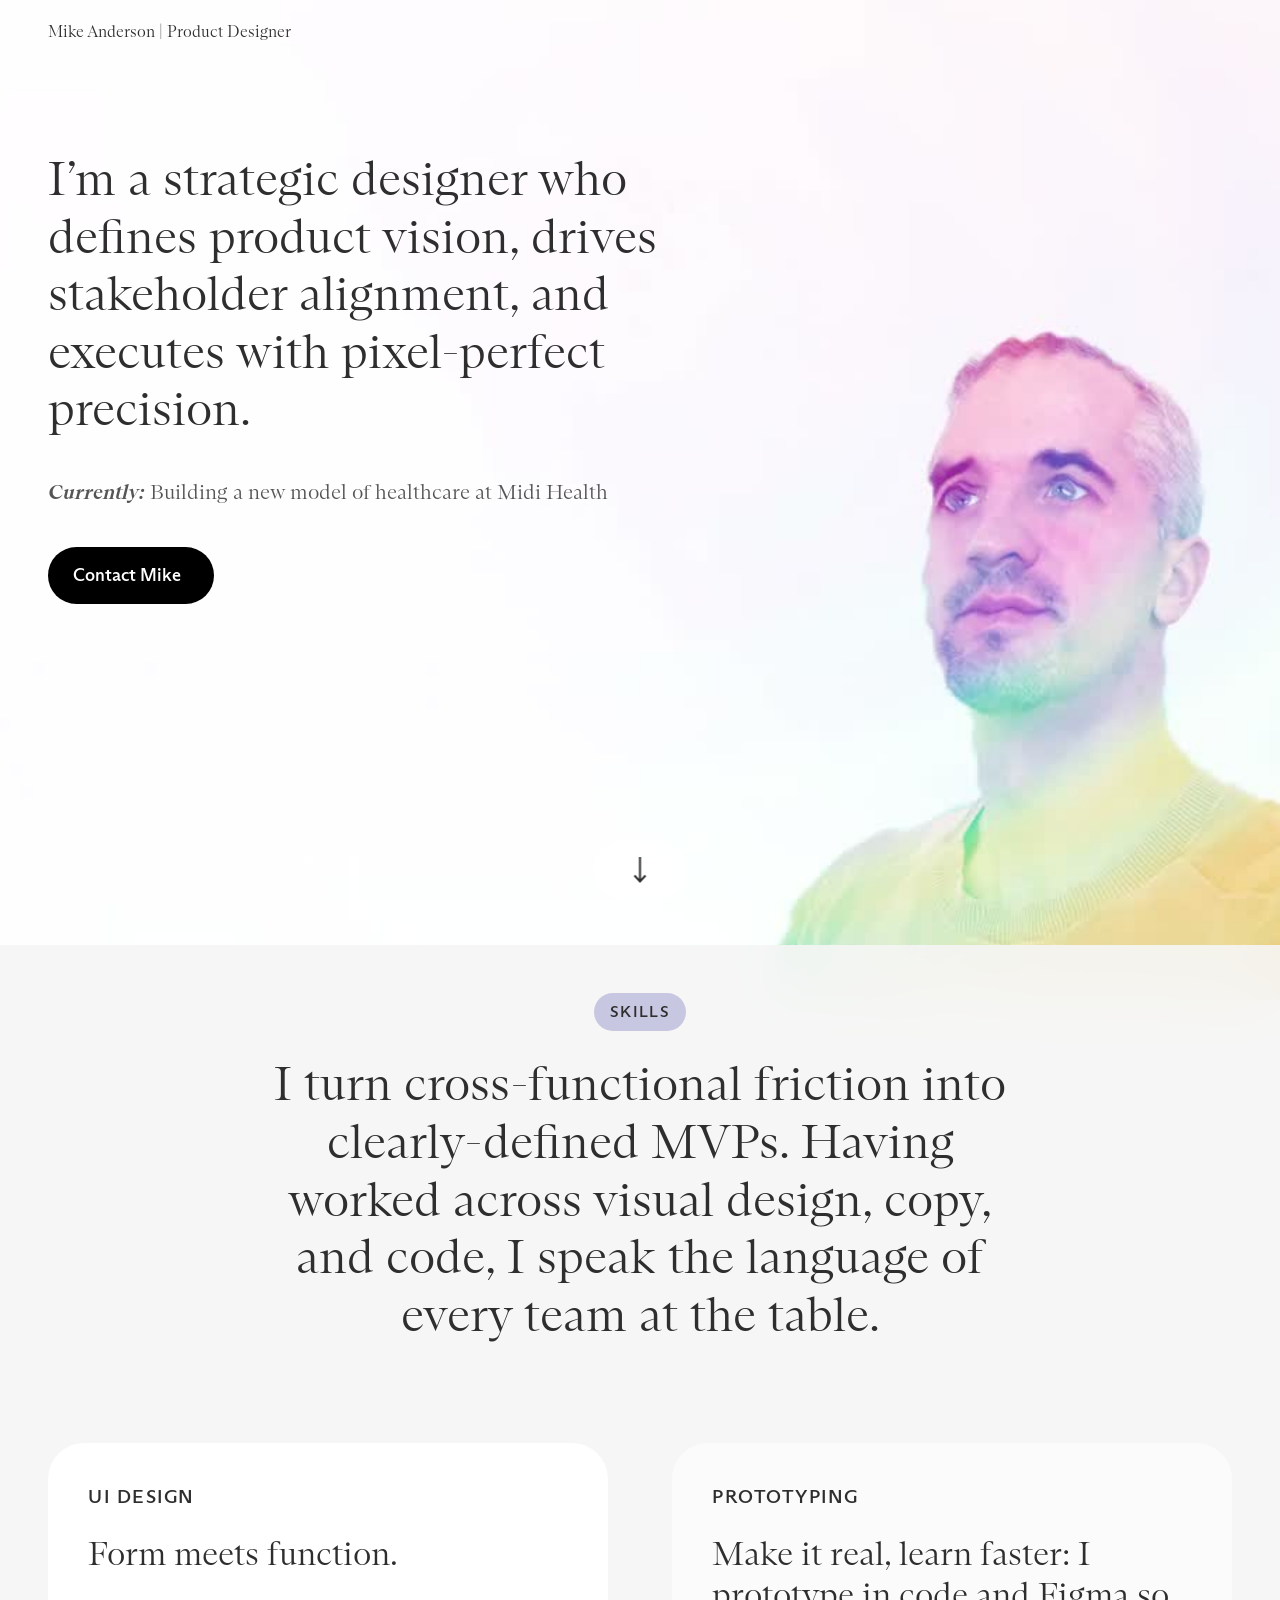
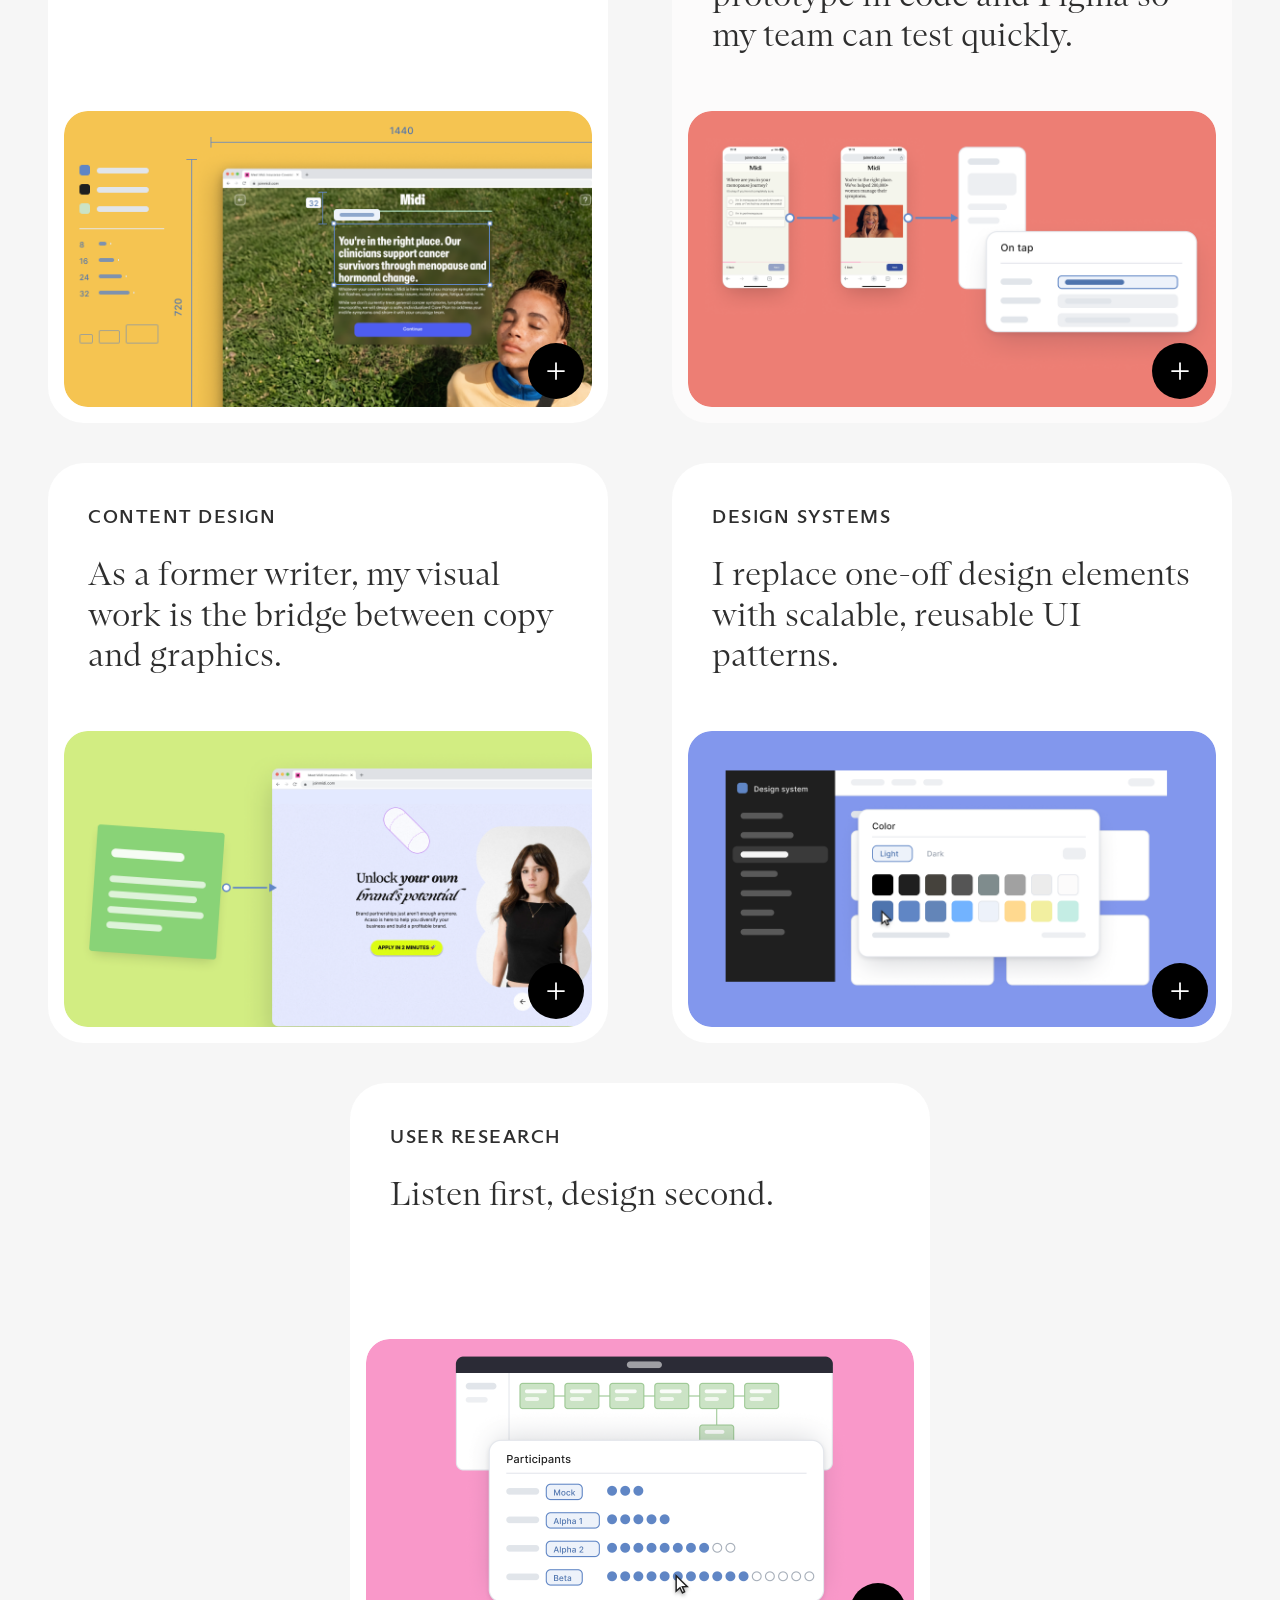
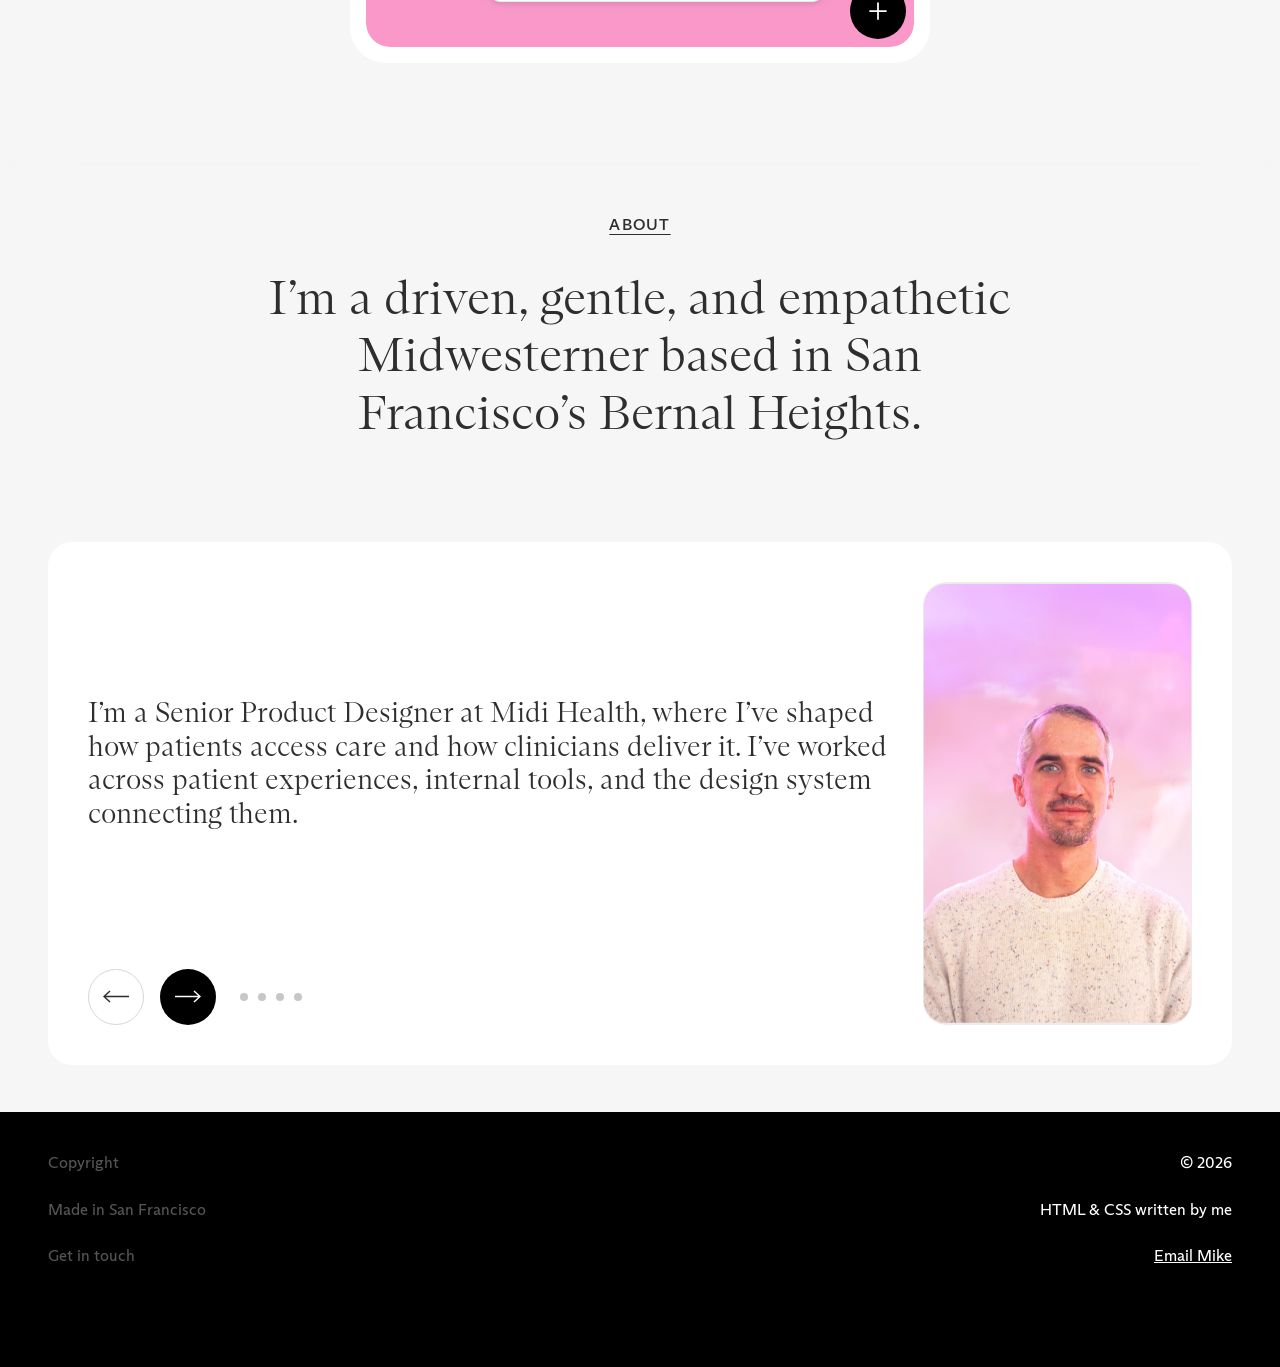
==== commit 4266bf8b: "Flipped cards take their media's colour, and the back copy reveals by line Each card gets a --card-a" ====
--- a/light-about.html
+++ b/light-about.html
@@ -76,11 +76,11 @@
     <h2 class="section-heading">I turn cross-functional friction into clearly-defined MVPs. Having worked across visual design, copy, and code, I speak the language of every team at the table.</h2>
 
     <ul class="card-grid">
-      <li class="card has-ring">
+      <li class="card has-ring card--ui">
         <p class="card__eyebrow">UI Design</p>
         <div class="card__stack">
           <h3 class="card__face card__face--front">Form meets function.</h3>
-          <p class="card__face card__face--back" id="card-face-0">I bring systems thinking and visual polish to product designs. When I make a visual decision like “How big should this button be?”, my thinking is grounded in business strategy.</p>
+          <p class="card__face card__face--back" data-lines id="card-face-0">I bring systems thinking and visual polish to product designs. When I make a visual decision like “How big should this button be?”, my thinking is grounded in business strategy.</p>
         </div>
         <span class="card__frame"><img class="card__media" src="img/card-ui.png" alt="Redline spec of a Midi web page with a token rail, spacing scale and component selection." loading="lazy"></span>
         <button class="card__flip" type="button" aria-expanded="false" aria-controls="card-face-0">
@@ -90,11 +90,11 @@
           </svg>
         </button>
       </li>
-      <li class="card has-ring">
+      <li class="card has-ring card--prototyping">
         <p class="card__eyebrow">Prototyping</p>
         <div class="card__stack">
           <h3 class="card__face card__face--front">Make it real, learn faster: I prototype in code and Figma so my team can test quickly.</h3>
-          <p class="card__face card__face--back" id="card-face-1">Figma when the interaction is the point. Claude when a working prototype beats a mockup. Whatever the team already uses, when that matters more. The goal is a yes, not an artefact.</p>
+          <p class="card__face card__face--back" data-lines id="card-face-1">Figma when the interaction is the point. Claude when a working prototype beats a mockup. Whatever the team already uses, when that matters more. The goal is a yes, not an artefact.</p>
         </div>
         <span class="card__frame"><img class="card__media" src="img/card-prototyping.png" alt="A three-step prototype flow with an interaction spec panel." loading="lazy"></span>
         <button class="card__flip" type="button" aria-expanded="false" aria-controls="card-face-1">
@@ -104,11 +104,11 @@
           </svg>
         </button>
       </li>
-      <li class="card has-ring">
+      <li class="card has-ring card--content">
         <p class="card__eyebrow">Content Design</p>
         <div class="card__stack">
           <h3 class="card__face card__face--front">As a former writer, my visual work is the bridge between copy and graphics.</h3>
-          <p class="card__face card__face--back" id="card-face-2">I started my career as a writer and content marketer at NerdWallet, and I never quite stopped: I make sure an interface’s content strategy, flow, and microcopy make sense before it gets decorated.</p>
+          <p class="card__face card__face--back" data-lines id="card-face-2">I started my career as a writer and content marketer at NerdWallet, and I never quite stopped: I make sure an interface’s content strategy, flow, and microcopy make sense before it gets decorated.</p>
         </div>
         <span class="card__frame"><img class="card__media" src="img/card-content.png" alt="A sticky note of redacted copy with an arrow pointing at a web page." loading="lazy"></span>
         <button class="card__flip" type="button" aria-expanded="false" aria-controls="card-face-2">
@@ -118,11 +118,11 @@
           </svg>
         </button>
       </li>
-      <li class="card has-ring">
+      <li class="card has-ring card--design-systems">
         <p class="card__eyebrow">Design Systems</p>
         <div class="card__stack">
           <h3 class="card__face card__face--front">I replace one-off design elements with scalable, reusable UI patterns.</h3>
-          <p class="card__face card__face--back" id="card-face-3">I partner with engineering teams to reconcile duplicated components and inconsistent UX patterns—from buttons to entire forms. I map the gaps and set a course toward a shared system so teams work efficiently and users get a more consistent, delightful experience.</p>
+          <p class="card__face card__face--back" data-lines id="card-face-3">I partner with engineering teams to reconcile duplicated components and inconsistent UX patterns—from buttons to entire forms. I map the gaps and set a course toward a shared system so teams work efficiently and users get a more consistent, delightful experience.</p>
         </div>
         <span class="card__frame"><img class="card__media" src="img/card-design-systems.png" alt="A design system interface showing colour tokens in light and dark modes." loading="lazy"></span>
         <button class="card__flip" type="button" aria-expanded="false" aria-controls="card-face-3">
@@ -132,11 +132,11 @@
           </svg>
         </button>
       </li>
-      <li class="card card--wide has-ring">
+      <li class="card card--wide has-ring card--user-research">
         <p class="card__eyebrow">User Research</p>
         <div class="card__stack">
           <h3 class="card__face card__face--front">Listen first, design second.</h3>
-          <p class="card__face card__face--back" id="card-face-4">I combine user testing, surveys, and direct observation to guide product decisions. At Midi, this research informed improvements that increased signup conversion by 5% and clinician satisfaction by 10%.</p>
+          <p class="card__face card__face--back" data-lines id="card-face-4">I combine user testing, surveys, and direct observation to guide product decisions. At Midi, this research informed improvements that increased signup conversion by 5% and clinician satisfaction by 10%.</p>
         </div>
         <span class="card__frame"><img class="card__media" src="img/card-user-research.png" alt="A research board with participant cohorts across mock, alpha and beta." loading="lazy"></span>
         <button class="card__flip" type="button" aria-expanded="false" aria-controls="card-face-4">
--- a/styles/tokens.css
+++ b/styles/tokens.css
@@ -15,6 +15,13 @@
   --primitive-blue-700: #4E74AE;
   --primitive-grey-950: #1F1F1F;
   --primitive-grey-900: #2E2E2E;
+  /* saturated hero palette — each skill card's media surface, reused as its
+     flipped background */
+  --primitive-gold-400: #F5C451;
+  --primitive-coral-400: #ED7E74;
+  --primitive-chartreuse-300: #D2ED82;
+  --primitive-periwinkle-400: #8297ED;
+  --primitive-pink-300: #F998C9;
   --primitive-blue-400: #6385B8;
   --primitive-dusk-050: #F3F0FB;
   --primitive-dusk-100: #E5DFF7;
@@ -122,6 +129,7 @@
   --space-body-inset: 192px;
   --font-size-hero: 48px;
   --font-size-h1: 33.6px;
+  --font-size-h2: 28px;
   --font-size-h4: 24px;
   --font-size-skill: 20.8px;
   --font-size-h6: 38.4px;
@@ -144,6 +152,7 @@
   --space-card-flip-offset: 24px;
   --space-card-action-inset: 24px;
   --size-card-action: 56px;
+  --size-carousel-arrow-mobile: 48px;
   --size-card-glyph: 20px;
   --layout-card-w: 580px;
   --layout-card-h: 580px;
@@ -186,6 +195,7 @@
     --space-body-inset: 0px;
     --font-size-hero: 40px;
     --font-size-h1: 31.2px;
+    --font-size-h2: 26px;
     --space-card-pad-bottom: 104px;
     --layout-card-w: 331.5px;
     --layout-card-h: 0px;   /* content drives it once the grid is one column */
--- a/styles/site.css
+++ b/styles/site.css
@@ -257,6 +257,16 @@
   background: var(--color-bg-page);
 }
 .card:nth-child(2) { background: var(--color-card-surface-paper); }
+
+/* Flipping reveals the card's own accent — the same colour as its media, which
+   is fading out underneath. All five clear AA against the #2E2E2E copy
+   (periwinkle is the tightest at 4.91), so the ink does not need to change. */
+.card--ui             { --card-accent: var(--primitive-gold-400); }
+.card--prototyping    { --card-accent: var(--primitive-coral-400); }
+.card--content        { --card-accent: var(--primitive-chartreuse-300); }
+.card--design-systems { --card-accent: var(--primitive-periwinkle-400); }
+.card--user-research  { --card-accent: var(--primitive-pink-300); }
+.card.is-flipped      { background: var(--card-accent, var(--color-bg-page)); }
 .card--wide { grid-column: 1 / -1; justify-self: center; width: var(--layout-card-w); }
 .card__eyebrow {
   margin: 0;
@@ -302,7 +312,7 @@
 .card.is-flipped .card__face--back  { opacity: 1; pointer-events: auto; }
 .card.is-flipped .card__frame       { opacity: 0; }
 
-.card { cursor: pointer; transition: box-shadow .25s ease; }
+.card { cursor: pointer; transition: box-shadow .25s ease, background-color .3s ease; }
 .card:hover { box-shadow: 0 10px 36px rgb(0 0 0 / .09); }
 .card:hover .card__flip { transform: scale(1.14); }
 .card.is-flipped:hover .card__flip { transform: rotate(45deg) scale(1.14); }
@@ -335,6 +345,7 @@
    controls pinned bottom-left so their baseline matches the media's bottom edge. */
 .carousel {
   position: relative;
+  container-type: inline-size;        /* mobile arrows measure off the card width */
   max-width: var(--layout-content-width);
   margin: 0 auto;
   padding: var(--space-card-pad-large);
@@ -362,7 +373,7 @@
   margin: 0;
   /* keep the copy clear of the controls pinned beneath it */
   padding-bottom: calc(var(--size-card-action) + var(--space-lg));
-  font-size: var(--font-size-h1);
+  font-size: var(--font-size-h2);
   font-weight: var(--font-weight-serif-light);
   line-height: 1.2;
   /* The media sets the row height (a 288px-wide portrait is ~474px tall at its
@@ -436,11 +447,42 @@
   /* align-content, not align-items: the slides share one grid cell, so without
      it the auto rows stretch to the tallest slide and tear copy from media */
   .slide,
-  .slide--portrait { grid-template-columns: minmax(0, 1fr); align-content: center; }
+  .slide--portrait { grid-template-columns: minmax(0, 1fr); align-content: end; }
   .slide__copy { padding-bottom: 0; }
-  /* one column, so the portrait sizes off the stacked width again */
+  /* 50.3% puts the portrait on exactly the same height as the landscape slides,
+     so the media box is identical on every slide and the arrows never jump */
   .slide--portrait .slide__media { width: 50.3%; margin-inline: auto; }
-  .carousel__controls { position: static; margin-top: var(--space-lg); }
+
+  .carousel__controls {
+    position: static;
+    margin-top: var(--space-lg);
+    justify-content: center;
+  }
+  .carousel__dots { margin-left: 0; }
+
+  /* Arrows sit in the page gutter, straddling the card edge and centred on the
+     media. The margin is only ~29px at 390 so a 48px control can't clear the
+     card entirely — half of it overlaps, which still keeps it off the text.
+     Media height is a fixed ratio of the media width (572:474), and 100cqw is
+     the card's content box, so container query units find the midpoint without
+     JS: below the media sit the 24px gap, the 8px dot row and 40px of padding.
+     The stack is bottom-aligned so that holds for every slide. */
+  .carousel__arrow {
+    position: absolute;
+    z-index: 2;
+    width: var(--size-carousel-arrow-mobile);
+    height: var(--size-carousel-arrow-mobile);
+    bottom: calc(var(--space-card-pad-large) + 8px + var(--space-lg)
+                 - var(--size-carousel-arrow-mobile) / 2
+                 + 100cqw * 0.414335);
+    box-shadow: 0 2px 10px rgb(0 0 0 / .16);
+  }
+  .carousel__arrow[data-prev] {
+    left: calc(var(--size-carousel-arrow-mobile) / -2);
+    background: var(--color-bg-page);
+  }
+  .carousel__arrow--next { right: calc(var(--size-carousel-arrow-mobile) / -2); }
+  .carousel__arrow svg { width: 22px; height: 11px; }
 }
 
 @media (prefers-reduced-motion: reduce) {
@@ -514,11 +556,6 @@
   .section-heading { font-size: var(--font-size-h1); }
   .slide { grid-template-columns: minmax(0, 1fr); }
   .slide__media { width: 100%; }
-  .slide--portrait .slide__media {
-    width: 62%; height: auto;
-    align-self: center;
-    margin-inline: auto;
-  }
   .sheet { padding-inline: var(--layout-page-margin); }
   .footer-meta > div { flex-direction: column; gap: var(--space-xs); }
 }
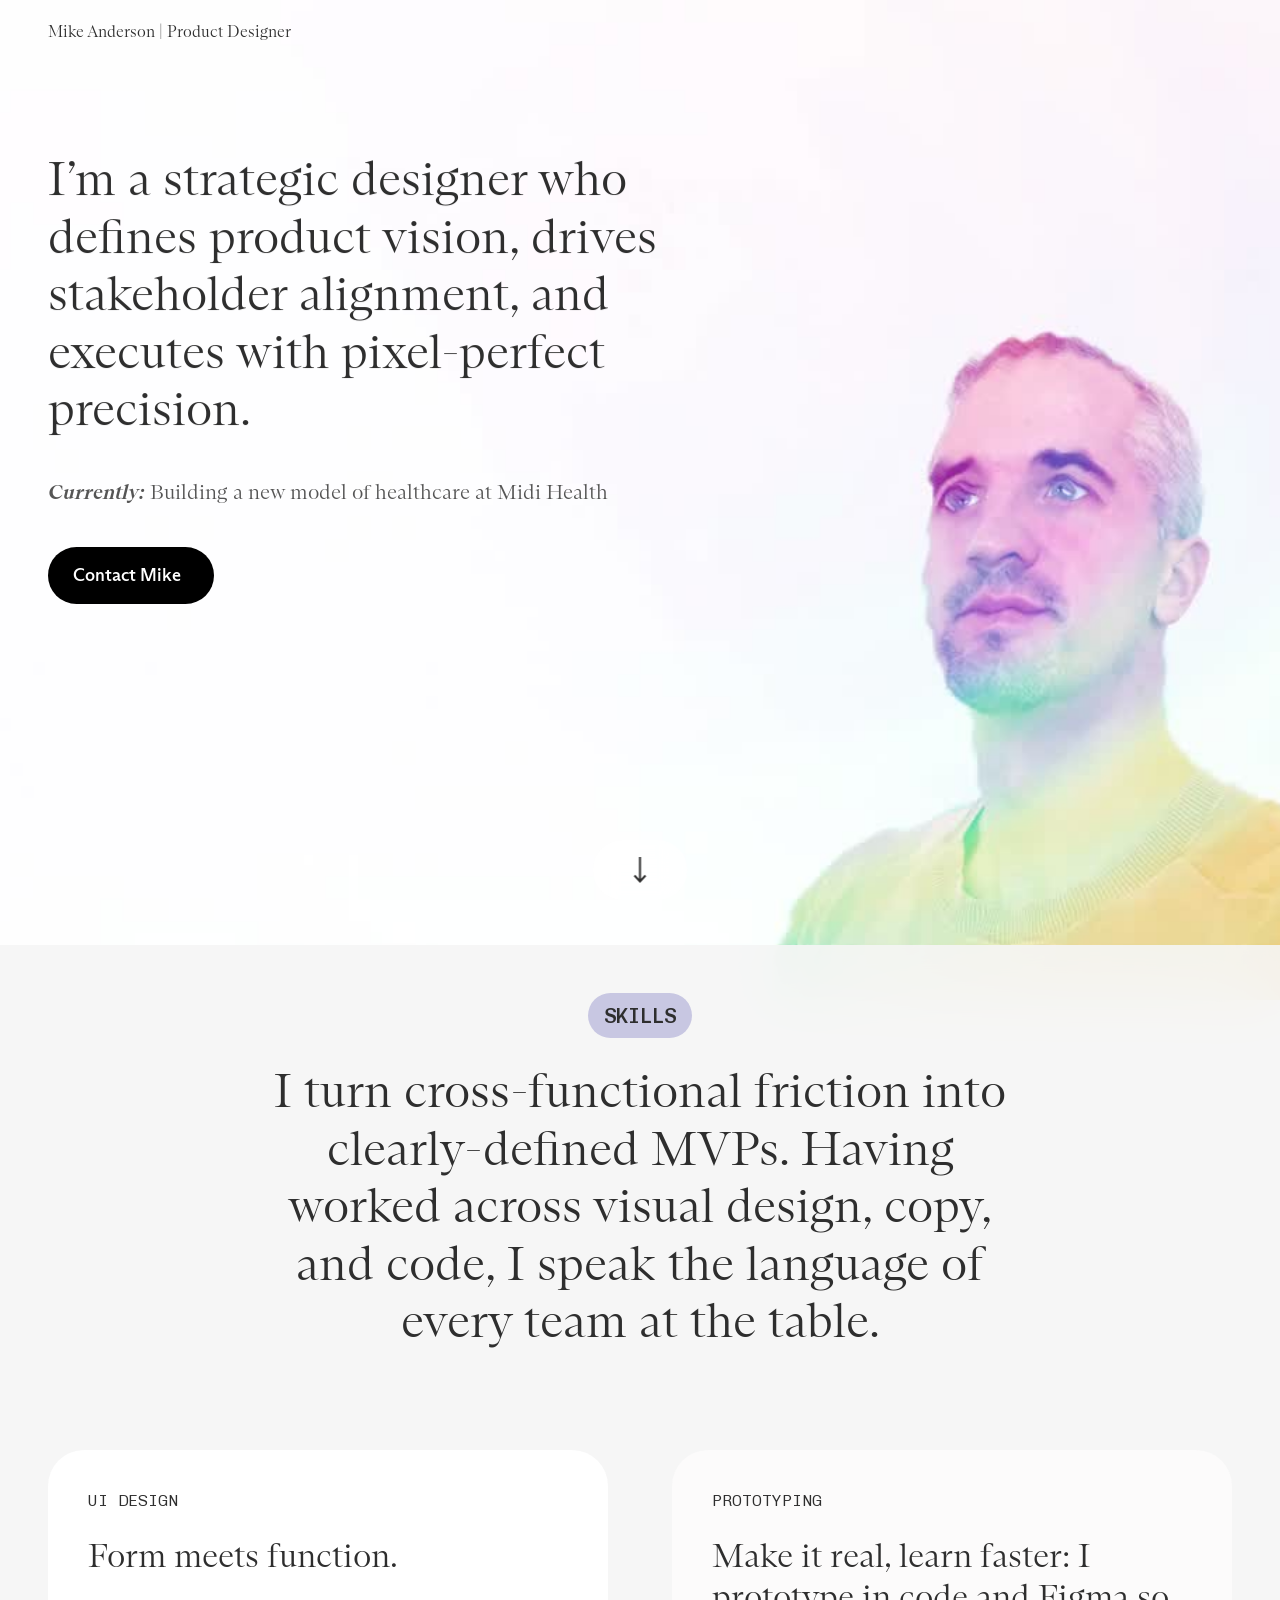
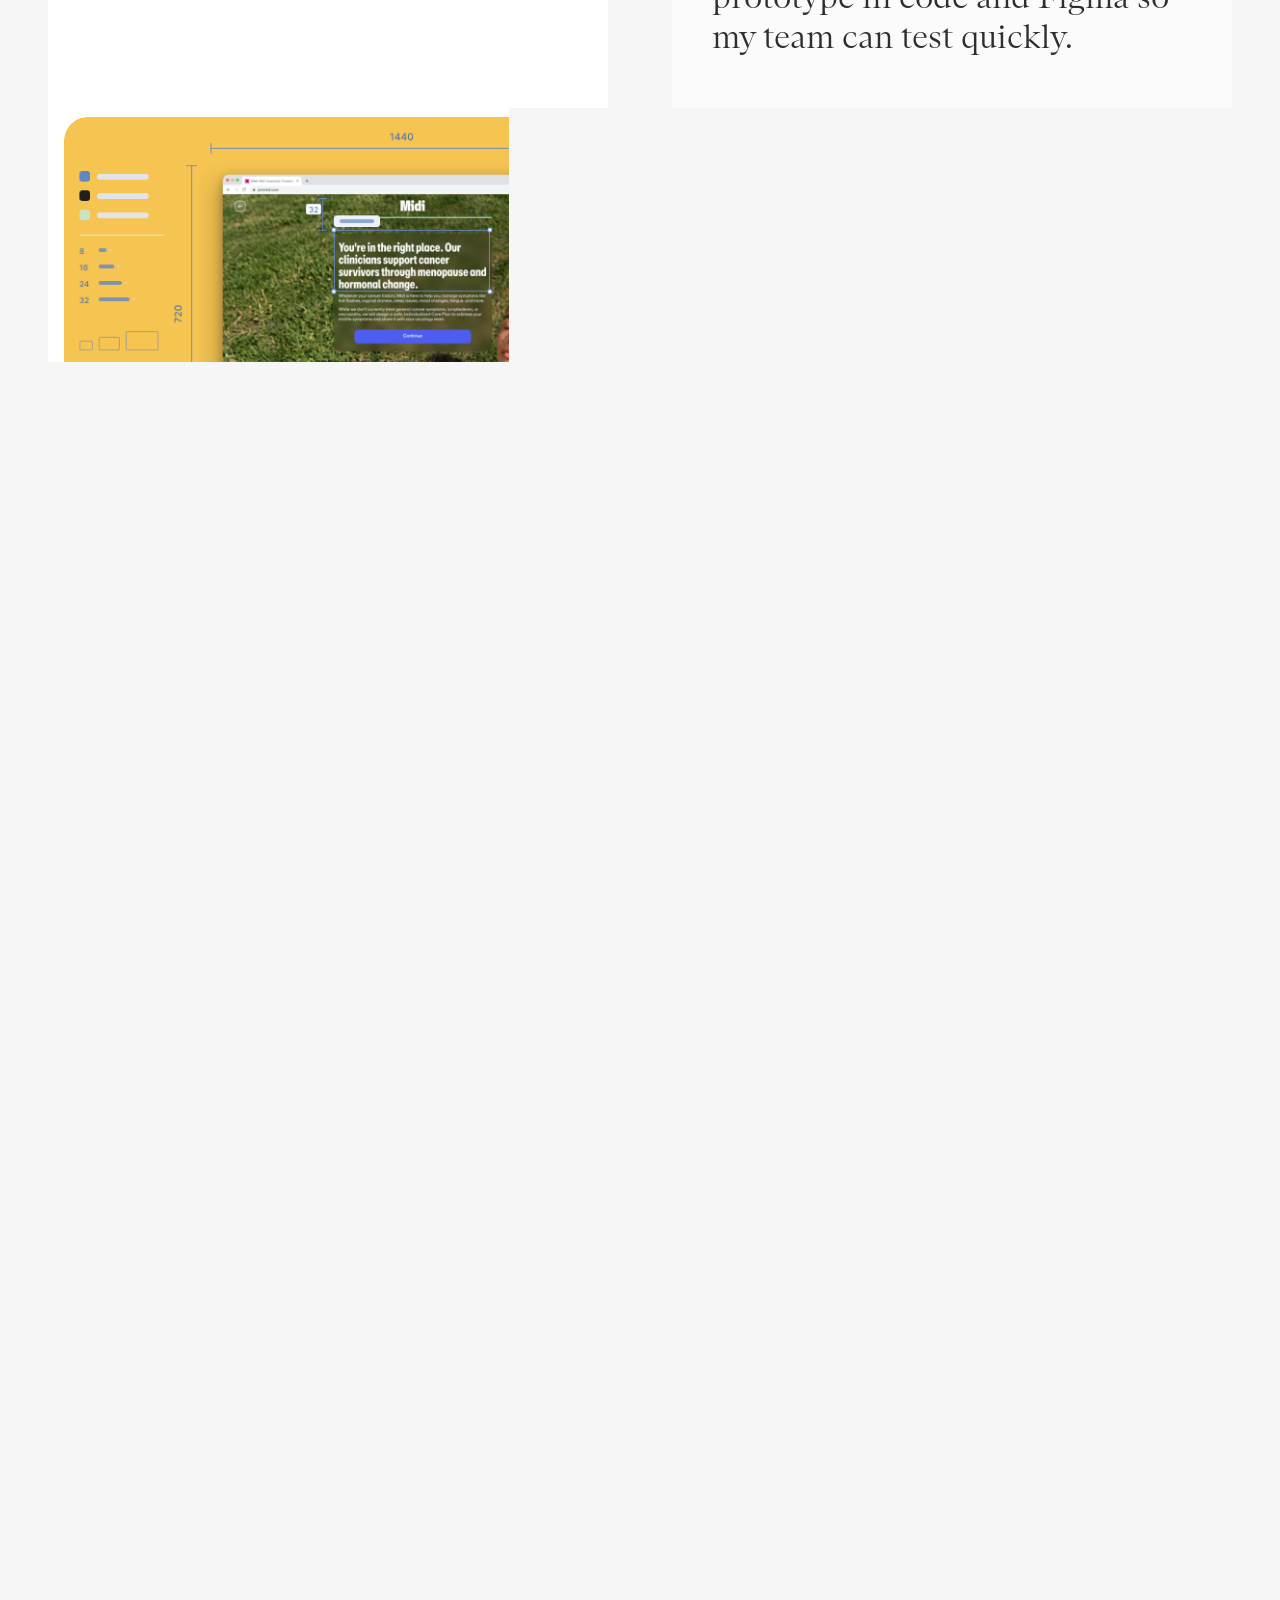
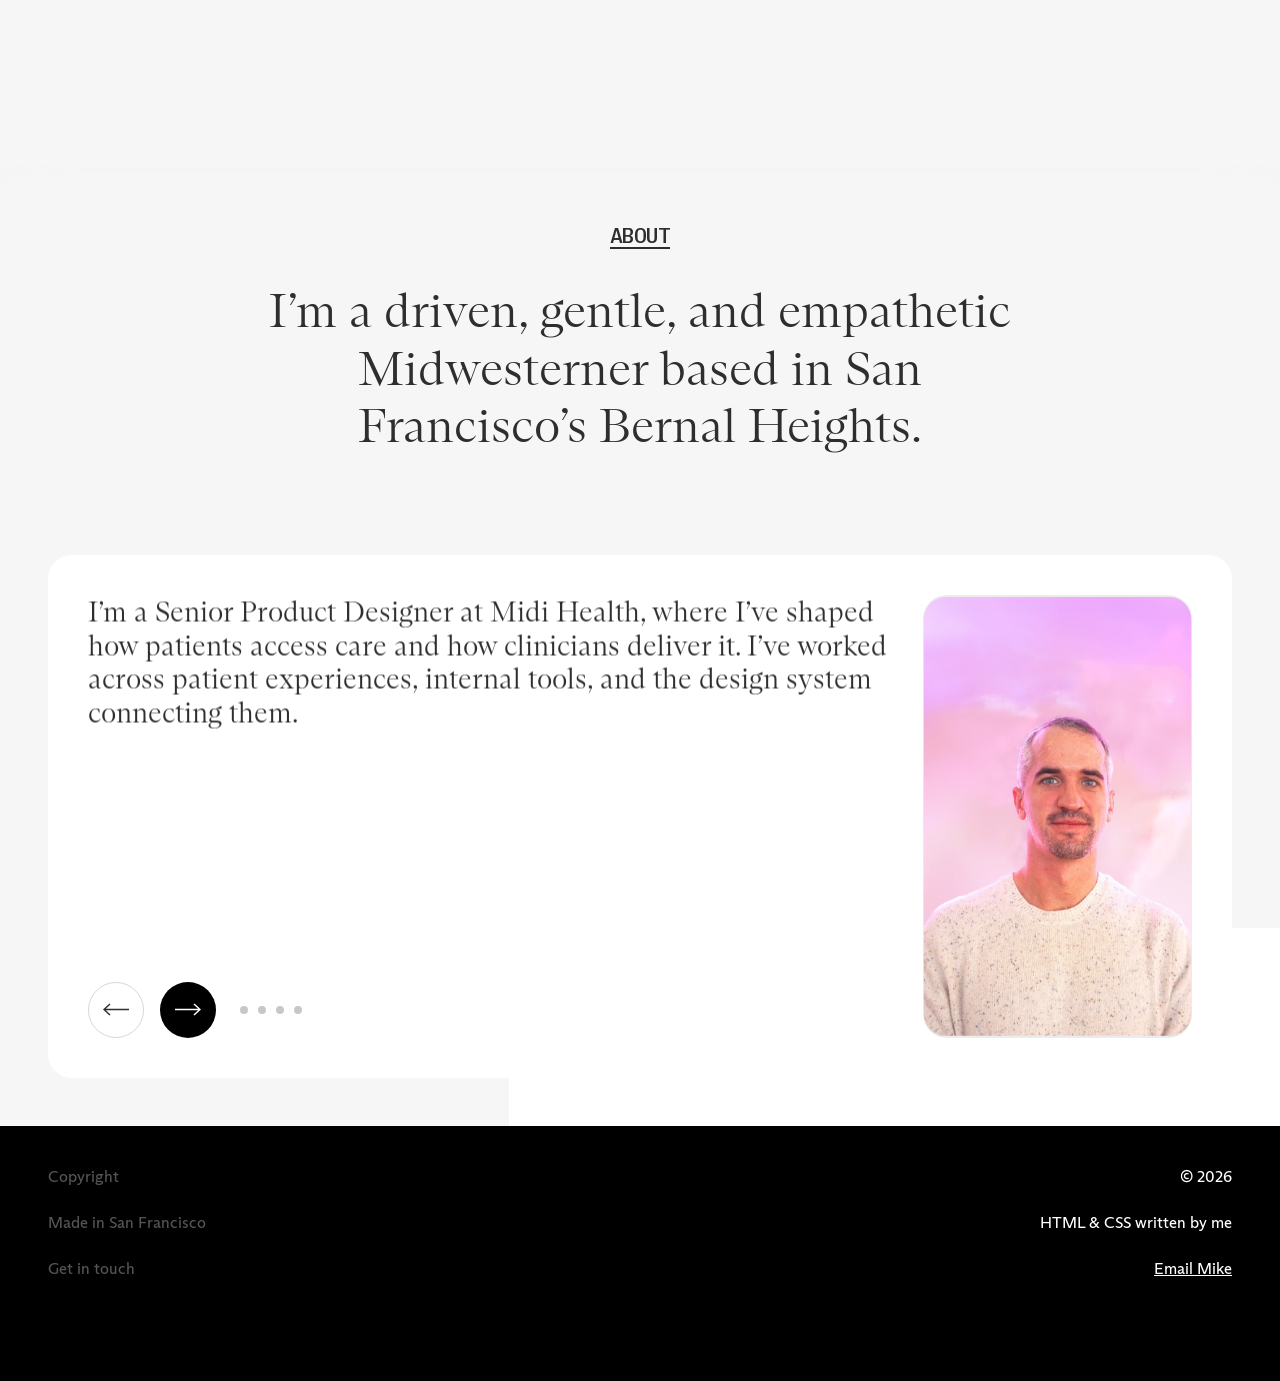
==== commit ebd492f8: "Square slide media, looser stacked gap, corrected hero crop, section-aware nav Every slide's media i" ====
--- a/light-about.html
+++ b/light-about.html
@@ -30,7 +30,7 @@
 
     <button class="site-nav__disclosure" type="button"
             popovertarget="nav-sections" aria-expanded="false">
-      Sections
+      <span class="site-nav__current">Sections</span>
       <svg viewBox="0 0 12 8" aria-hidden="true" focusable="false">
         <path d="M1 1.5 6 6.5l5-5" fill="none" stroke="currentColor" stroke-width="1.75"/>
       </svg>
@@ -52,7 +52,6 @@
   <section class="hero" id="hello">
     <video class="hero__media" autoplay loop muted playsinline
            poster="source-images/index-1b-poster.jpg" aria-hidden="true">
-      <source src="source-images/index-hero-portrait.mp4" type="video/mp4" media="(max-width: 750px)">
       <source src="source-images/index-1b.mp4" type="video/mp4">
     </video>
     <img class="hero__still" src="source-images/index-1b-poster.jpg" alt="" aria-hidden="true">
--- a/styles/fonts.css
+++ b/styles/fonts.css
@@ -7,3 +7,4 @@
 @font-face{font-family:"EduArizonaSerif";src:url("../fonts/EduArizonaSerif-Bold.woff2")format("woff2");font-weight:700;font-style:normal;font-display:swap}
 @font-face{font-family:"EduArizonaSans";src:url("../fonts/EduArizonaSans-Regular.woff2")format("woff2");font-weight:400;font-style:normal;font-display:swap}
 @font-face{font-family:"EduArizonaSans";src:url("../fonts/EduArizonaSans-Medium.woff2")format("woff2");font-weight:500;font-style:normal;font-display:swap}
+@font-face{font-family:"ChivoMono";src:url("../fonts/ChivoMono-Variable.woff2")format("woff2");font-weight:300 500;font-style:normal;font-display:swap}
--- a/styles/tokens.css
+++ b/styles/tokens.css
@@ -22,6 +22,9 @@
   --primitive-chartreuse-300: #D2ED82;
   --primitive-periwinkle-400: #8297ED;
   --primitive-pink-300: #F998C9;
+  /* the surface the exported About slide graphics are drawn on, so letterboxing
+     them into a square box is invisible */
+  --color-media-surface: #F3F4F6;
   --primitive-blue-400: #6385B8;
   --primitive-dusk-050: #F3F0FB;
   --primitive-dusk-100: #E5DFF7;
@@ -77,6 +80,8 @@
   /* typography — Edu Arizona */
   --font-family-serif: "EduArizonaSerif", Georgia, serif;
   --font-family-sans: "EduArizonaSans", system-ui, sans-serif;
+  /* eyebrows only — Figma sets these in Chivo Mono, not the sans */
+  --font-family-mono: "ChivoMono", ui-monospace, SFMono-Regular, Menlo, monospace;
   --font-weight-serif-thin: 100;
   --font-weight-serif-light: 300;
   --font-weight-serif-regular: 400;
@@ -84,16 +89,19 @@
   --font-weight-serif-bold: 700;
   --font-weight-sans-regular: 400;
   --font-weight-sans-medium: 500;
+  --font-weight-mono-light: 300;
+  --font-weight-mono-medium: 500;
 
   /* scale — desktop */
   --space-xs: 4px;  --space-sm: 8px;  --space-md: 16px; --space-lg: 24px;
   --space-xl: 32px; --space-2xl: 40px; --space-3xl: 48px; --space-4xl: 64px;
   --space-5xl: 100px; --space-6xl: 150px; --space-7xl: 200px;
-  /* 48, not the Figma port's 108: content is capped at --layout-content-width,
-     so above ~1320px the cap still yields ~108px of visual margin and below it
-     the margin absorbs the squeeze instead of the type. Diverges from the
-     Figma variable on purpose — that one records the old live site. */
-  --layout-page-margin: 48px;
+  /* One fluid margin for the whole range. Content is capped at
+     --layout-content-width, so above ~1320px the cap still yields ~108px of
+     visual margin; below that this absorbs the squeeze instead of the type,
+     and it reaches the Figma port's ~29px at phone widths without a cliff.
+     Diverges from the Figma variable on purpose — that records the old site. */
+  --layout-page-margin: clamp(28px, 6vw, 48px);
   --layout-gutter: 36px;
   --layout-content-width: 1224px;
   --layout-col-main: 768px;
@@ -135,7 +143,8 @@
   --font-size-h6: 38.4px;
   --font-size-body: 20.8px;
   --font-size-caption: 16px;
-  --font-size-eyebrow: 19.2px;
+  --font-size-eyebrow: 16px;      /* card eyebrows */
+  --font-size-eyebrow-section: 20.8px;
   --font-size-label: 16px;
   --font-size-micro: 13.6px;
   --font-size-button: 18px;
@@ -153,6 +162,7 @@
   --space-card-action-inset: 24px;
   --size-card-action: 56px;
   --size-carousel-arrow-mobile: 48px;
+  --layout-slide-media-max: 340px;   /* stacked slides stop growing here */
   --size-card-glyph: 20px;
   --layout-card-w: 580px;
   --layout-card-h: 580px;
@@ -174,10 +184,11 @@
 
 @media (max-width: 750px) {
   :root {
-    --layout-page-margin: 29.25px;
-    --layout-gutter: 9.75px;
-    --layout-content-width: 331.5px;
-    --layout-col-main: 331.5px;
+    --layout-gutter: 24px;   /* 9.75 came from the 390 port and left the slide columns touching */
+    /* these were reverse-engineered from a 390px phone; as fixed widths they
+       stranded every section at 332px all the way up to 750px */
+    --layout-content-width: none;
+    --layout-col-main: none;
     --layout-col-spacer: 0px;
     --layout-col-side: 331.5px;
     --layout-hero-height: 1350px;
@@ -193,11 +204,10 @@
     --layout-nav-height: 844px;
     --space-stack-hero: 33.6px;
     --space-body-inset: 0px;
-    --font-size-hero: 40px;
+    --font-size-hero: 32px;
     --font-size-h1: 31.2px;
-    --font-size-h2: 26px;
     --space-card-pad-bottom: 104px;
-    --layout-card-w: 331.5px;
+    --layout-card-w: 100%;
     --layout-card-h: 0px;   /* content drives it once the grid is one column */
     --layout-card-gap-x: 0px;
     --layout-card-media-h: 148px;
@@ -223,3 +233,9 @@
   --color-accent-dusk-anchor: var(--primitive-dusk-200);
   --color-accent-dusk-ink: var(--primitive-dusk-050);
 }
+
+/* Below 900 the slide columns are ~300px — too narrow for 28px display type.
+   One step down rather than a fluid scale, so the size stays nameable. */
+@media (max-width: 900px) {
+  :root { --font-size-h2: 22px; }
+}
--- a/styles/site.css
+++ b/styles/site.css
@@ -154,6 +154,9 @@
   border-radius: var(--radius-pill); text-decoration: none;
 }
 .nav-popover a:hover { background: var(--color-button-ghost-bg-hover-on-light); }
+/* chevron flips while the sheet is open, so the control reads as a disclosure */
+.site-nav__disclosure[aria-expanded="true"] svg { transform: rotate(180deg); }
+.site-nav__disclosure svg { transition: transform .2s ease; }
 
 /* ───────── glass sheets ───────── */
 .sheet {
@@ -213,15 +216,17 @@
 .about--light .carousel__dot[aria-selected="true"] { background: var(--color-card-surface-ink); }
 
 /* ───────── section furniture ───────── */
+/* Chivo Mono, and the mono already has the spacing built in — the .08em
+   tracking that was here on top of Inter is what made these read wrong. */
 .eyebrow-chip {
   width: max-content; margin: 0 auto var(--space-lg);
   padding: var(--space-sm) var(--space-md);
   border-radius: var(--radius-pill);
   background: var(--color-accent-dusk-tint);
-  font-family: var(--font-family-sans);
-  font-size: var(--font-size-label);
-  font-weight: var(--font-weight-sans-medium);
-  letter-spacing: .08em; text-transform: uppercase;
+  font-family: var(--font-family-mono);
+  font-size: var(--font-size-eyebrow-section);
+  font-weight: var(--font-weight-mono-medium);
+  letter-spacing: 0; text-transform: uppercase;
 }
 .eyebrow-chip--bare {
   background: none; padding-inline: 0;
@@ -267,13 +272,18 @@
 .card--design-systems { --card-accent: var(--primitive-periwinkle-400); }
 .card--user-research  { --card-accent: var(--primitive-pink-300); }
 .card.is-flipped      { background: var(--card-accent, var(--color-bg-page)); }
-.card--wide { grid-column: 1 / -1; justify-self: center; width: var(--layout-card-w); }
+/* the fifth card is centred, not bigger — pin it to a column width so it keeps
+   matching the other four as the grid narrows */
+.card--wide {
+  grid-column: 1 / -1; justify-self: center;
+  width: calc((100% - var(--layout-card-gap-x)) / 2);
+}
 .card__eyebrow {
   margin: 0;
-  font-family: var(--font-family-sans);
+  font-family: var(--font-family-mono);
   font-size: var(--font-size-eyebrow);
-  font-weight: var(--font-weight-sans-medium);
-  letter-spacing: .08em; text-transform: uppercase;
+  font-weight: var(--font-weight-mono-light);
+  letter-spacing: 0; text-transform: uppercase;
   color: var(--color-text-primary);
 }
 .card__face--front {
@@ -299,10 +309,17 @@
 }
 
 /* ── flip faces ── */
-.card__stack { position: relative; }
+/* deliberately not a positioning context: the stack is only as tall as the
+   front copy, so the back face resolves against the card and can centre
+   against the whole face instead of against one line of heading */
+.card__stack { position: static; }
 .card__face { margin: 0; transition: opacity .28s ease, visibility .28s; }
 .card__face--back {
-  position: absolute; inset: 0;
+  position: absolute;
+  inset: var(--space-card-pad-large) var(--space-card-pad-large)
+         var(--space-card-media-inset);
+  /* grid rather than block so the copy centres against the full card face */
+  display: grid; align-content: center;
   opacity: 0; pointer-events: none;
   font-size: var(--font-size-body);
   font-weight: var(--font-weight-serif-light);
@@ -376,10 +393,9 @@
   font-size: var(--font-size-h2);
   font-weight: var(--font-weight-serif-light);
   line-height: 1.2;
-  /* The media sets the row height (a 288px-wide portrait is ~474px tall at its
-     native aspect), and no slide's copy is that long. Centring splits the
-     leftover space instead of dumping it all below the text. */
-  align-self: center;
+  /* starts at the top of the slide, as in Figma — the leftover space sits
+     under the copy rather than being split around it */
+  align-self: start;
 }
 .slide__media {
   width: 100%;
@@ -441,40 +457,59 @@
   transform: scale(1.25);
 }
 
-/* Below this the copy column is too narrow for display type at any size, so
-   the slide stacks rather than squeezing both halves. */
+/* 900-700: hold two columns and shrink instead of stacking. Columns land at
+   ~300px, the first slide's media goes square so it fills its column instead
+   of leaving a tall gap beside the copy, and the controls move to the compact
+   treatment. */
 @media (max-width: 900px) {
-  /* align-content, not align-items: the slides share one grid cell, so without
-     it the auto rows stretch to the tallest slide and tear copy from media */
-  .slide,
-  .slide--portrait { grid-template-columns: minmax(0, 1fr); align-content: end; }
-  .slide__copy { padding-bottom: 0; }
-  /* 50.3% puts the portrait on exactly the same height as the landscape slides,
-     so the media box is identical on every slide and the arrows never jump */
-  .slide--portrait .slide__media { width: 50.3%; margin-inline: auto; }
-
-  .carousel__controls {
-    position: static;
-    margin-top: var(--space-lg);
+  .carousel { padding: var(--space-lg); }
+  .slide--portrait { grid-template-columns: minmax(0, 1fr) minmax(0, 1fr); }
+  /* every slide's media is square here, not just the headshot — the landscape
+     graphics left dead space above and below themselves otherwise. They are
+     letterboxed rather than cropped, onto the same surface they are drawn on,
+     so the extra height reads as part of the graphic. */
+  .slide__media {
+    width: 100%;
+    aspect-ratio: 1;
+    object-fit: contain;
+    background: var(--color-media-surface);
+  }
+  /* the base .slide--portrait rule is more specific than .slide__media, so the
+     square has to be restated here or the headshot keeps its 288:474 */
+  .slide--portrait .slide__media {
+    width: 100%;
+    aspect-ratio: 1;
+    object-fit: cover;
+    background: none;
+  }
+  .slide__copy { padding-bottom: 0; align-self: start; }
+
+  /* Indicators sit below the card body, not inside it. display:contents on the
+     wrapper rather than positioning it: making the wrapper absolute would turn
+     it into the containing block for the arrows, which have to keep resolving
+     against the card. */
+  .carousel { margin-bottom: calc(var(--space-lg) + 8px); }
+  .carousel__controls { display: contents; }
+  .carousel__dots {
+    position: absolute;
+    left: 0; right: 0;
+    bottom: calc(-1 * (var(--space-lg) + 8px));
+    margin-left: 0;
     justify-content: center;
   }
-  .carousel__dots { margin-left: 0; }
-
-  /* Arrows sit in the page gutter, straddling the card edge and centred on the
-     media. The margin is only ~29px at 390 so a 48px control can't clear the
-     card entirely — half of it overlaps, which still keeps it off the text.
-     Media height is a fixed ratio of the media width (572:474), and 100cqw is
-     the card's content box, so container query units find the midpoint without
-     JS: below the media sit the 24px gap, the 8px dot row and 40px of padding.
-     The stack is bottom-aligned so that holds for every slide. */
+
+  /* Arrows straddle the card edge. The page margin is smaller than the control,
+     so half of it overlaps the card — that still keeps it clear of the text.
+     The slide row is exactly as tall as the square, which is half the content
+     width less the gutter, so container query units put the arrow on the media
+     midpoint rather than the card's (those differ by ~16px). */
   .carousel__arrow {
     position: absolute;
     z-index: 2;
+    top: calc(var(--space-lg) + (100cqw - var(--layout-gutter)) / 4
+              - var(--size-carousel-arrow-mobile) / 2);
     width: var(--size-carousel-arrow-mobile);
     height: var(--size-carousel-arrow-mobile);
-    bottom: calc(var(--space-card-pad-large) + 8px + var(--space-lg)
-                 - var(--size-carousel-arrow-mobile) / 2
-                 + 100cqw * 0.414335);
     box-shadow: 0 2px 10px rgb(0 0 0 / .16);
   }
   .carousel__arrow[data-prev] {
@@ -483,6 +518,48 @@
   }
   .carousel__arrow--next { right: calc(var(--size-carousel-arrow-mobile) / -2); }
   .carousel__arrow svg { width: 22px; height: 11px; }
+}
+
+/* Below 700 even ~300px columns are too tight, so the slide stacks. */
+@media (max-width: 700px) {
+  /* align-content, not align-items: the slides share one grid cell, so without
+     it the auto rows stretch to the tallest slide and tear copy from media */
+  /* rows rather than align-content: the leftover space goes to row 1, so every
+     slide's copy starts at the same top edge and every slide's media still
+     lands on the same bottom edge. align-content:end did the second but let
+     the copy float down whenever a slide ran short. */
+  .slide,
+  .slide--portrait {
+    grid-template-columns: minmax(0, 1fr);
+    grid-template-rows: 1fr auto;
+    align-content: stretch;
+  }
+  .slide__copy { align-self: start; }
+
+  /* square here too, capped so a 600px viewport does not hand back a 480px
+     image. Every slide is now the same box, so the portrait needs no special
+     sizing — it just crops instead of letterboxing. */
+  .slide__media,
+  .slide--portrait .slide__media {
+    width: 100%;
+    max-width: var(--layout-slide-media-max);
+    aspect-ratio: 1;
+    margin-inline: auto;
+  }
+  /* the grid gap is the gap between copy and image once stacked, and the
+     mobile gutter is too tight for it on the slide with the longest copy */
+  .slide,
+  .slide--portrait { row-gap: var(--space-xl); }
+
+  /* back to the media midpoint: the card is tall here, so its centre would
+     land in the gap between copy and image. Every slide's media is now the
+     same height — 100cqw / 1.2068 — and 100cqw is the card's content box. */
+  .carousel__arrow {
+    top: auto;
+    bottom: calc(var(--space-lg)
+                 - var(--size-carousel-arrow-mobile) / 2
+                 + min(100cqw, var(--layout-slide-media-max)) / 2);
+  }
 }
 
 @media (prefers-reduced-motion: reduce) {
@@ -509,18 +586,44 @@
 
 /* ───────── mobile ───────── */
 @media (max-width: 750px) {
-  /* hero stays full bleed, fed by a 9:16 encode so the crop is a composition, not an accident */
+  /* The hero stops being a full-bleed background here. Copy sits on white and
+     the video becomes a square block below it, matching the square media the
+     cards and carousel already use. Nothing is pinned, so no sticky and no
+     text-shadow to hold legibility over video. */
   .hero {
-    min-height: 100svh;              /* a full-bleed hero is one viewport, not 1350px */
-    padding-top: var(--space-6xl);
-    align-items: flex-end;
-    padding-bottom: calc(var(--space-4xl) + 88px);  /* clear the bottom bar */
-  }
-  .hero__media, .hero__still { object-position: center top; }
-  .hero__heading { text-shadow: 0 1px 24px rgb(255 255 255 / .55); }
-  /* the bottom bar owns this space, and a one-viewport hero already implies "scroll" */
+    position: static;
+    min-height: 0;
+    overflow: visible;
+    flex-direction: column;
+    align-items: stretch;
+    padding: var(--space-5xl) var(--layout-page-margin) var(--space-4xl);
+  }
+  .hero__intro { order: 1; max-width: none; }
+  .hero__media,
+  .hero__still {
+    order: 2;
+    position: static;
+    inset: auto;
+    z-index: auto;
+    width: 100%;
+    height: auto;
+    aspect-ratio: 1;
+    object-fit: cover;
+    /* The square block uses the landscape encode, not the 9:16 one: at 1:1 the
+       portrait crop is a tight head shot, while the mock's framing comes from
+       the wide source anchored right. Matched against 418:26951. */
+    object-position: 95% 50%;
+    border-radius: var(--radius-card);
+    margin-top: var(--space-xl);
+  }
+  .hero__heading { margin-bottom: var(--space-lg); text-shadow: none; }
+  .hero__currently {
+    margin-bottom: var(--space-xl);
+    font-size: var(--font-size-h4);
+    color: var(--color-text-on-light);
+  }
+  /* the bottom bar owns this space, and the video already implies "scroll" */
   .scroll-cue { display: none; }
-  .hero__intro { max-width: none; }
 
   /* nav becomes a full-width bar pinned to the bottom */
   .site-nav {
@@ -543,19 +646,22 @@
     color: var(--color-text-primary);
   }
   .site-nav__disclosure svg { width: 12px; height: 8px; }
+  /* sits above the bar it opened from, not over it — --nav-h is measured in JS
+     because the bar's height depends on the wrapped label */
   .nav-popover:popover-open {
-    position: fixed; inset: auto 0 0 0; width: 100%;
-    border-radius: var(--radius-card) var(--radius-card) 0 0;
-    padding: var(--space-lg) var(--layout-page-margin)
-             calc(var(--space-4xl) + env(safe-area-inset-bottom, 0px));
+    position: fixed;
+    inset: auto var(--layout-page-margin)
+           calc(var(--nav-h, 88px) + var(--space-sm) + env(safe-area-inset-bottom, 0px))
+           var(--layout-page-margin);
+    width: auto;
+    border-radius: var(--radius-card);
+    padding: var(--space-sm);
   }
   .nav-popover::backdrop { background: rgb(0 0 0 / .35); }
 
   .card-grid { grid-template-columns: minmax(0, 1fr); }
   .card--wide { width: 100%; }
   .section-heading { font-size: var(--font-size-h1); }
-  .slide { grid-template-columns: minmax(0, 1fr); }
-  .slide__media { width: 100%; }
   .sheet { padding-inline: var(--layout-page-margin); }
   .footer-meta > div { flex-direction: column; gap: var(--space-xs); }
 }
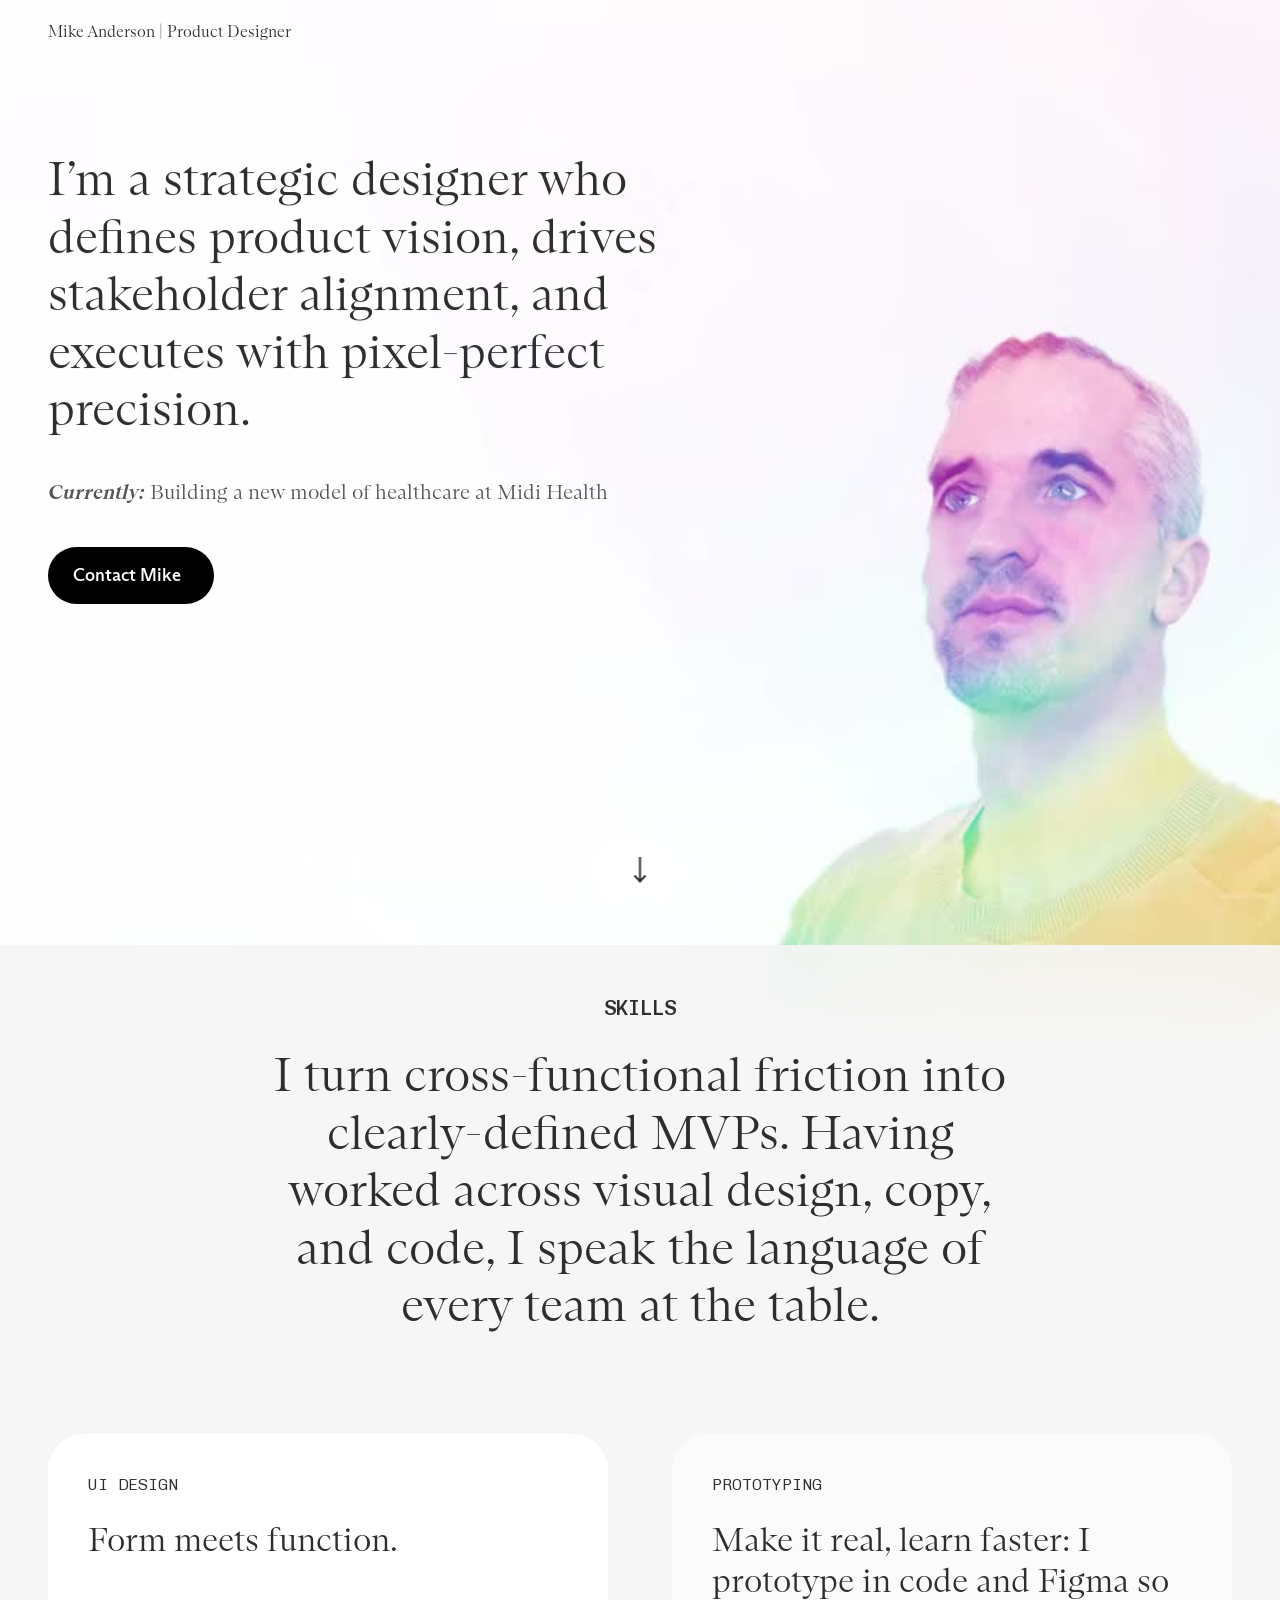
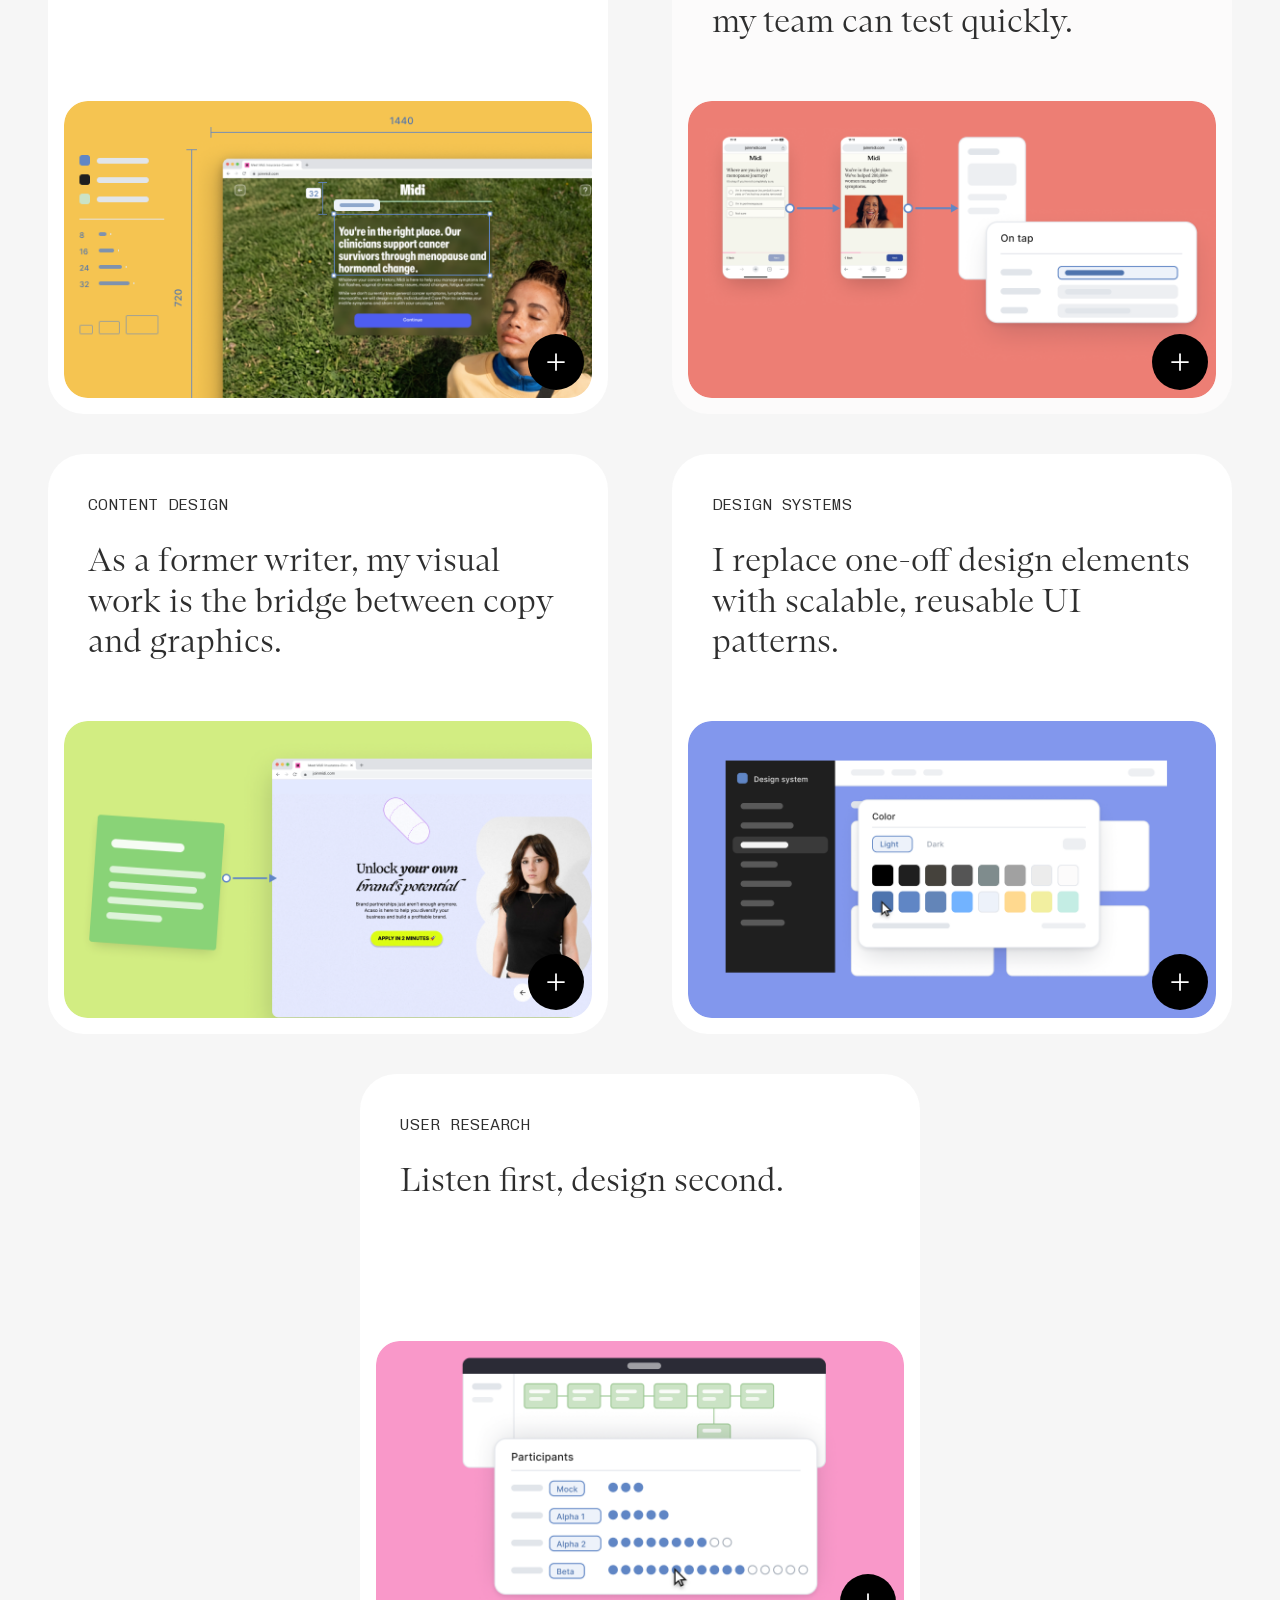
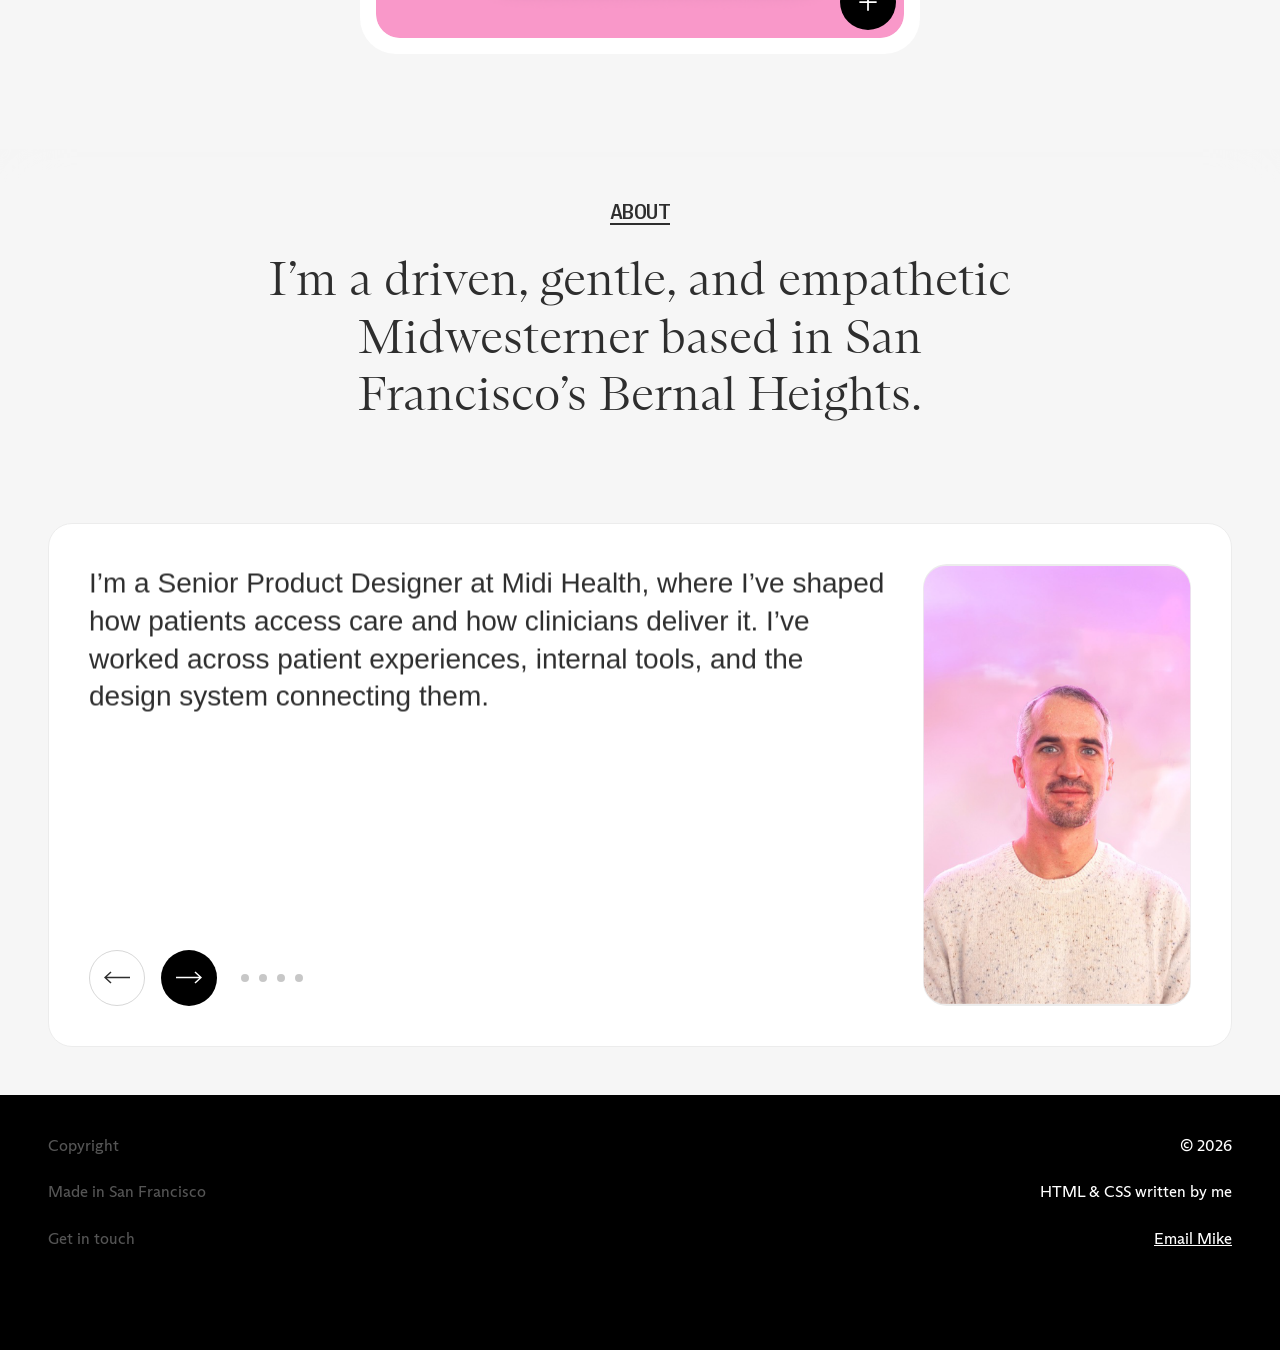
==== commit 3e0b2072: "Build the mobile slide card: coloured field, image on top, copy in a panel Ports Figma 438:11100. Be" ====
--- a/light-about.html
+++ b/light-about.html
@@ -155,21 +155,21 @@
 
     <div class="carousel" data-carousel>
       <div class="carousel__viewport">
-        <article class="slide slide--portrait is-current">
+        <article class="slide slide--portrait is-current slide--pink">
           <p class="slide__copy" data-lines>I&rsquo;m a Senior Product Designer at Midi Health, where I&rsquo;ve shaped how patients access care and how clinicians deliver it. I&rsquo;ve worked across patient experiences, internal tools, and the design system connecting them.</p>
           <img class="slide__media" src="img/about-portrait.png" alt="Mike Anderson." loading="lazy">
         </article>
-        <article class="slide">
+        <article class="slide slide--gold">
           <p class="slide__copy" data-lines>I&rsquo;m as comfortable on a team as I am on my own. For my first eighteen months at Midi I was the only product designer: research, product direction, UI &mdash; whatever the week needed.</p>
-          <img class="slide__media" src="img/about-endtoend.png" alt="One designer across research, direction and interface." loading="lazy">
-        </article>
-        <article class="slide">
+          <img class="slide__media" data-mobile-src="img/about-endtoend-mobile.png" src="img/about-endtoend.png" alt="One designer across research, direction and interface." loading="lazy">
+        </article>
+        <article class="slide slide--pink">
           <p class="slide__copy" data-lines>Before healthcare: I worked in fintech at Landed, launched a fashion startup with two co-founders, and freelanced for Mazda, Initialized and Bobbie.</p>
-          <img class="slide__media" src="img/about-clients.png" alt="Selected clients: Mazda, Initialized, Bobbie, Landed, Acaso and Pandora." loading="lazy">
-        </article>
-        <article class="slide">
+          <img class="slide__media" data-mobile-src="img/about-clients-mobile.png" src="img/about-clients.png" alt="Selected clients: Mazda, Initialized, Bobbie, Landed, Acaso and Pandora." loading="lazy">
+        </article>
+        <article class="slide slide--lime">
           <p class="slide__copy" data-lines>I&rsquo;m the &ldquo;glue&rdquo; on every team I join. So, when one question has four answers in four documents, turning them into a single idea feels less like process and more like a conversation I&rsquo;m already in.</p>
-          <img class="slide__media" src="img/about-convergence.png" alt="Four teams' findings converging into one narrative." loading="lazy">
+          <img class="slide__media" data-mobile-src="img/about-convergence-mobile.png" src="img/about-convergence.png" alt="Four teams' findings converging into one narrative." loading="lazy">
         </article>
       </div>
 
--- a/styles/tokens.css
+++ b/styles/tokens.css
@@ -25,6 +25,8 @@
   /* the surface the exported About slide graphics are drawn on, so letterboxing
      them into a square box is invisible */
   --color-media-surface: #F3F4F6;
+  --color-slide-panel: #FBFBFB;      /* the copy panel on mobile slides */
+  --radius-slide-art: 13px;
   --primitive-blue-400: #6385B8;
   --primitive-dusk-050: #F3F0FB;
   --primitive-dusk-100: #E5DFF7;
@@ -82,6 +84,10 @@
   --font-family-sans: "EduArizonaSans", system-ui, sans-serif;
   /* eyebrows only — Figma sets these in Chivo Mono, not the sans */
   --font-family-mono: "ChivoMono", ui-monospace, SFMono-Regular, Menlo, monospace;
+  /* long-form body copy, to break up the serif. Helvetica Neue is a system
+     face — Light resolves on Apple devices, Arial Regular elsewhere. */
+  --font-family-grotesk: "Helvetica Neue", Helvetica, Arial, sans-serif;
+  --font-weight-grotesk-light: 300;
   --font-weight-serif-thin: 100;
   --font-weight-serif-light: 300;
   --font-weight-serif-regular: 400;
--- a/styles/site.css
+++ b/styles/site.css
@@ -173,6 +173,10 @@
   margin-top: calc(var(--sheet-overlap) * -1);
 }
 .about .carousel {
+  /* the section carries data-theme="dark", which flips --color-bg-page to
+     black — but every other rule here (on-light ink, ink-filled next arrow)
+     assumes a light card, so pin the surface rather than inherit it */
+  background: var(--primitive-white);
   --sheet-ink: var(--color-text-on-light);
   --sheet-rule: rgb(0 0 0 / .16);
   --sheet-dot: rgb(0 0 0 / .22);
@@ -219,17 +223,18 @@
 /* Chivo Mono, and the mono already has the spacing built in — the .08em
    tracking that was here on top of Inter is what made these read wrong. */
 .eyebrow-chip {
+  /* plain centred text, not a tag — 377:24941 draws it as an outline button
+     with no fill and no stroke, which is just the label */
   width: max-content; margin: 0 auto var(--space-lg);
-  padding: var(--space-sm) var(--space-md);
-  border-radius: var(--radius-pill);
-  background: var(--color-accent-dusk-tint);
   font-family: var(--font-family-mono);
   font-size: var(--font-size-eyebrow-section);
   font-weight: var(--font-weight-mono-medium);
   letter-spacing: 0; text-transform: uppercase;
-}
+  color: var(--color-text-primary);
+}
+/* the About eyebrow sits on a sheet, so it takes the sheet's ink and keeps the
+   underline it has in Figma; the Skills one has neither */
 .eyebrow-chip--bare {
-  background: none; padding-inline: 0;
   color: var(--sheet-ink, var(--color-text-on-dark));
   text-decoration: underline; text-underline-offset: 4px;
 }
@@ -321,9 +326,10 @@
   /* grid rather than block so the copy centres against the full card face */
   display: grid; align-content: center;
   opacity: 0; pointer-events: none;
+  font-family: var(--font-family-grotesk);
   font-size: var(--font-size-body);
-  font-weight: var(--font-weight-serif-light);
-  line-height: 1.4;
+  font-weight: var(--font-weight-grotesk-light);
+  line-height: 1.5;
 }
 .card.is-flipped .card__face--front { opacity: 0; visibility: hidden; }
 .card.is-flipped .card__face--back  { opacity: 1; pointer-events: auto; }
@@ -366,6 +372,7 @@
   max-width: var(--layout-content-width);
   margin: 0 auto;
   padding: var(--space-card-pad-large);
+  border: var(--size-border-width) solid var(--color-card-border);
   border-radius: var(--radius-card);
   background: var(--color-bg-page);          /* white, same as the flip cards */
 }
@@ -386,13 +393,21 @@
 }
 .slide.is-current { opacity: 1; visibility: visible; }
 
+/* each slide carries its own field colour; only the mobile layout paints it */
+.slide--pink { --slide-accent: var(--primitive-pink-300); }
+.slide--gold { --slide-accent: var(--primitive-gold-400); }
+.slide--lime { --slide-accent: var(--primitive-chartreuse-300); }
+
+
 .slide__copy {
   margin: 0;
   /* keep the copy clear of the controls pinned beneath it */
   padding-bottom: calc(var(--size-card-action) + var(--space-lg));
+  font-family: var(--font-family-grotesk);
   font-size: var(--font-size-h2);
-  font-weight: var(--font-weight-serif-light);
-  line-height: 1.2;
+  font-weight: var(--font-weight-grotesk-light);
+  /* 1.2 was set for the serif; the grotesk needs more room between lines */
+  line-height: 1.35;
   /* starts at the top of the slide, as in Figma — the leftover space sits
      under the copy rather than being split around it */
   align-self: start;
@@ -524,42 +539,66 @@
 @media (max-width: 700px) {
   /* align-content, not align-items: the slides share one grid cell, so without
      it the auto rows stretch to the tallest slide and tear copy from media */
-  /* rows rather than align-content: the leftover space goes to row 1, so every
-     slide's copy starts at the same top edge and every slide's media still
-     lands on the same bottom edge. align-content:end did the second but let
-     the copy float down whenever a slide ran short. */
+  /* Figma 438:11100 — the card's interior is one coloured field running the
+     full height, with the artwork floating in the upper square and the copy in
+     a rounded panel at the bottom. The card's own clip does the rounding, so
+     the field itself is square-cornered. */
+  .carousel { padding: 0; overflow: hidden; }
   .slide,
   .slide--portrait {
     grid-template-columns: minmax(0, 1fr);
-    grid-template-rows: 1fr auto;
-    align-content: stretch;
-  }
-  .slide__copy { align-self: start; }
-
-  /* square here too, capped so a 600px viewport does not hand back a 480px
-     image. Every slide is now the same box, so the portrait needs no special
-     sizing — it just crops instead of letterboxing. */
+    /* the image region is square: the card's inner width, less its 1px border */
+    /* 1fr, not auto: row 2 then absorbs the slack so every slide's panel is the
+       same height as the tallest without measuring any of them */
+    grid-template-rows: calc(100cqw - 2px) 1fr;
+    row-gap: 0;
+    align-self: stretch;
+    background: var(--slide-accent, var(--color-bg-page));
+  }
+
+  /* the markup is copy-then-media, but this layout puts the image first */
+  .slide__media { grid-row: 1; }
+  .slide__copy  { grid-row: 2; }
+
+  /* the artwork floats inset on the field; a photo fills it instead */
   .slide__media,
   .slide--portrait .slide__media {
-    width: 100%;
-    max-width: var(--layout-slide-media-max);
-    aspect-ratio: 1;
+    width: 90.4%;                       /* 300 of 332 */
+    max-width: none;
+    height: auto;
+    aspect-ratio: auto;
+    object-fit: contain;
+    align-self: center;
     margin-inline: auto;
-  }
-  /* the grid gap is the gap between copy and image once stacked, and the
-     mobile gutter is too tight for it on the slide with the longest copy */
-  .slide,
-  .slide--portrait { row-gap: var(--space-xl); }
-
-  /* back to the media midpoint: the card is tall here, so its centre would
-     land in the gap between copy and image. Every slide's media is now the
-     same height — 100cqw / 1.2068 — and 100cqw is the card's content box. */
+    border-radius: var(--radius-slide-art);
+    background: none;
+  }
+  .slide--portrait .slide__media {
+    width: 100%; height: 100%;
+    object-fit: cover;
+    border-radius: 0;
+    align-self: stretch;
+  }
+
+  /* the copy is its own panel; align-content:stretch makes row 2 absorb the
+     slack, so every slide's panel is the same height without measuring */
+  .slide__copy {
+    align-self: stretch;
+    margin: 0 1px 1px;
+    padding: 28px 32px;
+    border-radius: var(--radius-card);
+    background: var(--color-slide-panel);
+    font-size: 18px;
+    line-height: 1.5;
+  }
+
+  /* arrows centre on the card, as drawn */
   .carousel__arrow {
-    top: auto;
-    bottom: calc(var(--space-lg)
-                 - var(--size-carousel-arrow-mobile) / 2
-                 + min(100cqw, var(--layout-slide-media-max)) / 2);
-  }
+    top: 50%;
+    bottom: auto;
+    transform: translateY(-50%);
+  }
+
 }
 
 @media (prefers-reduced-motion: reduce) {
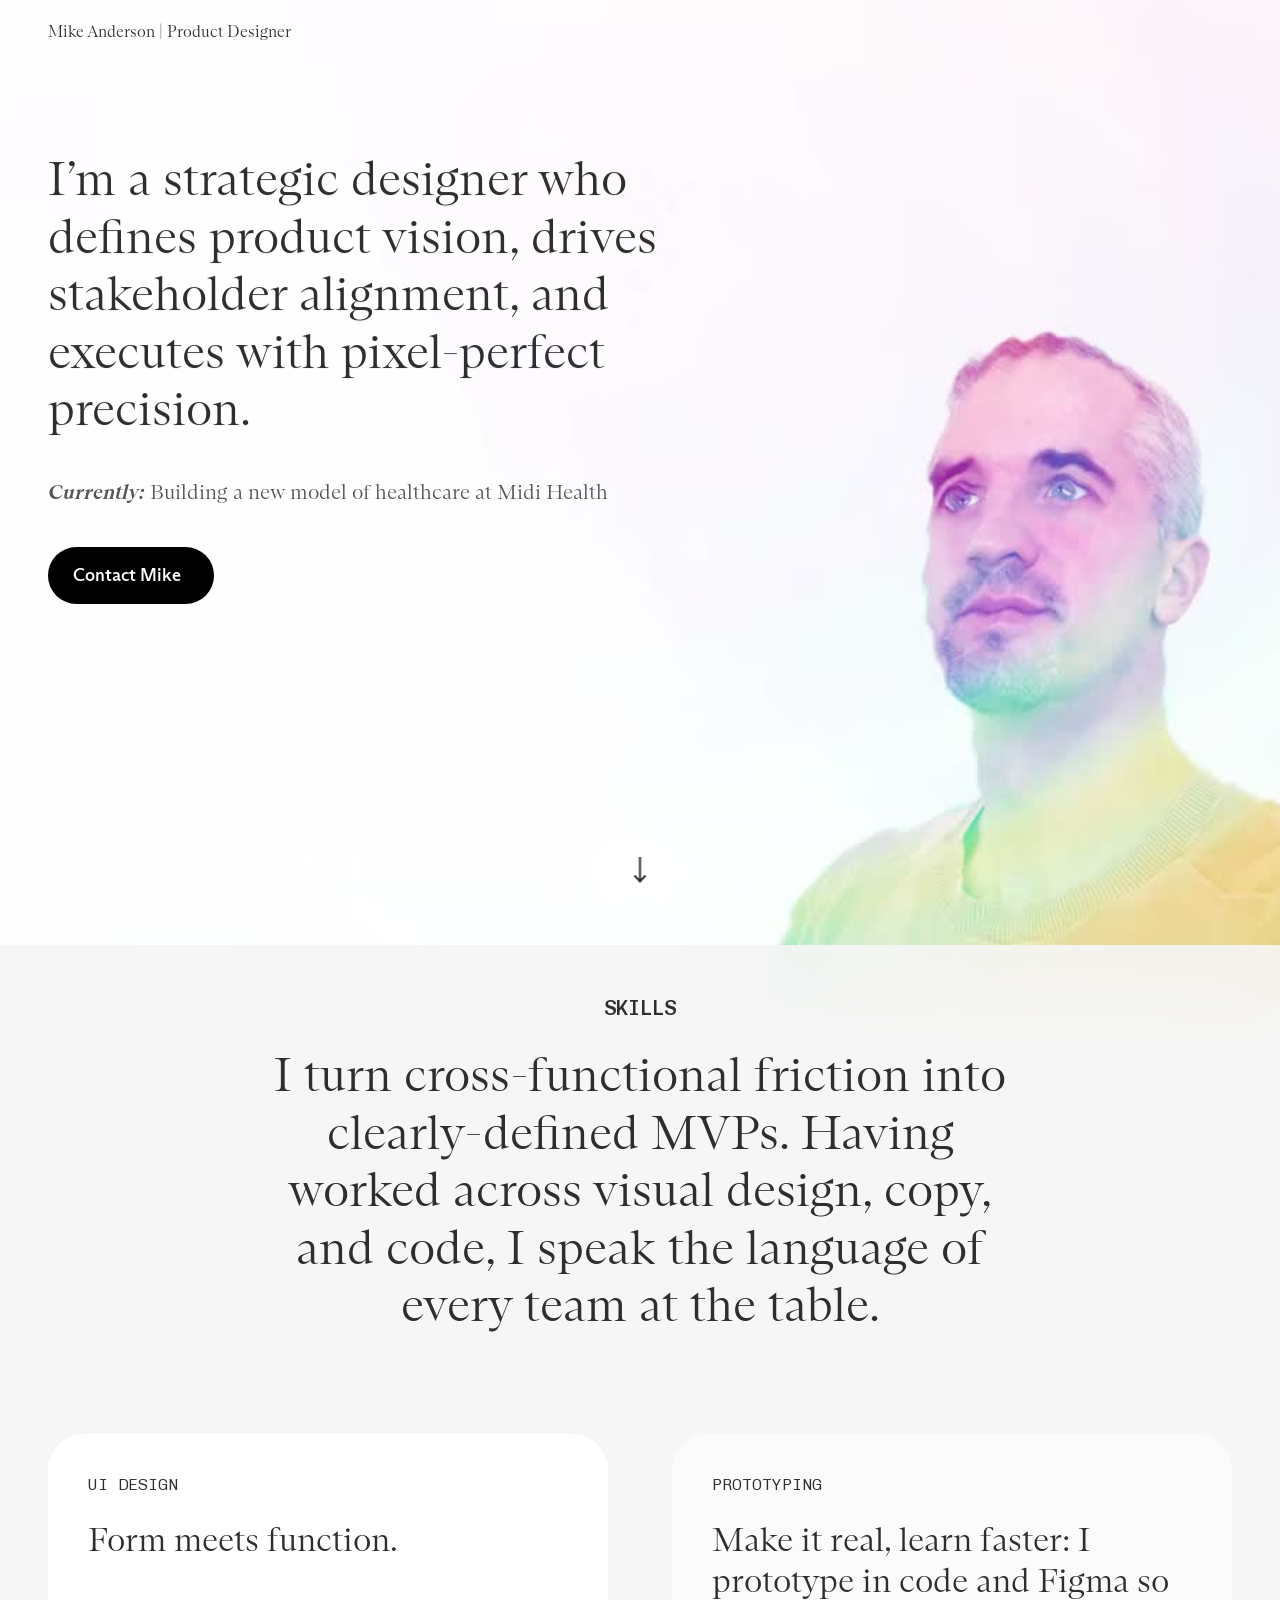
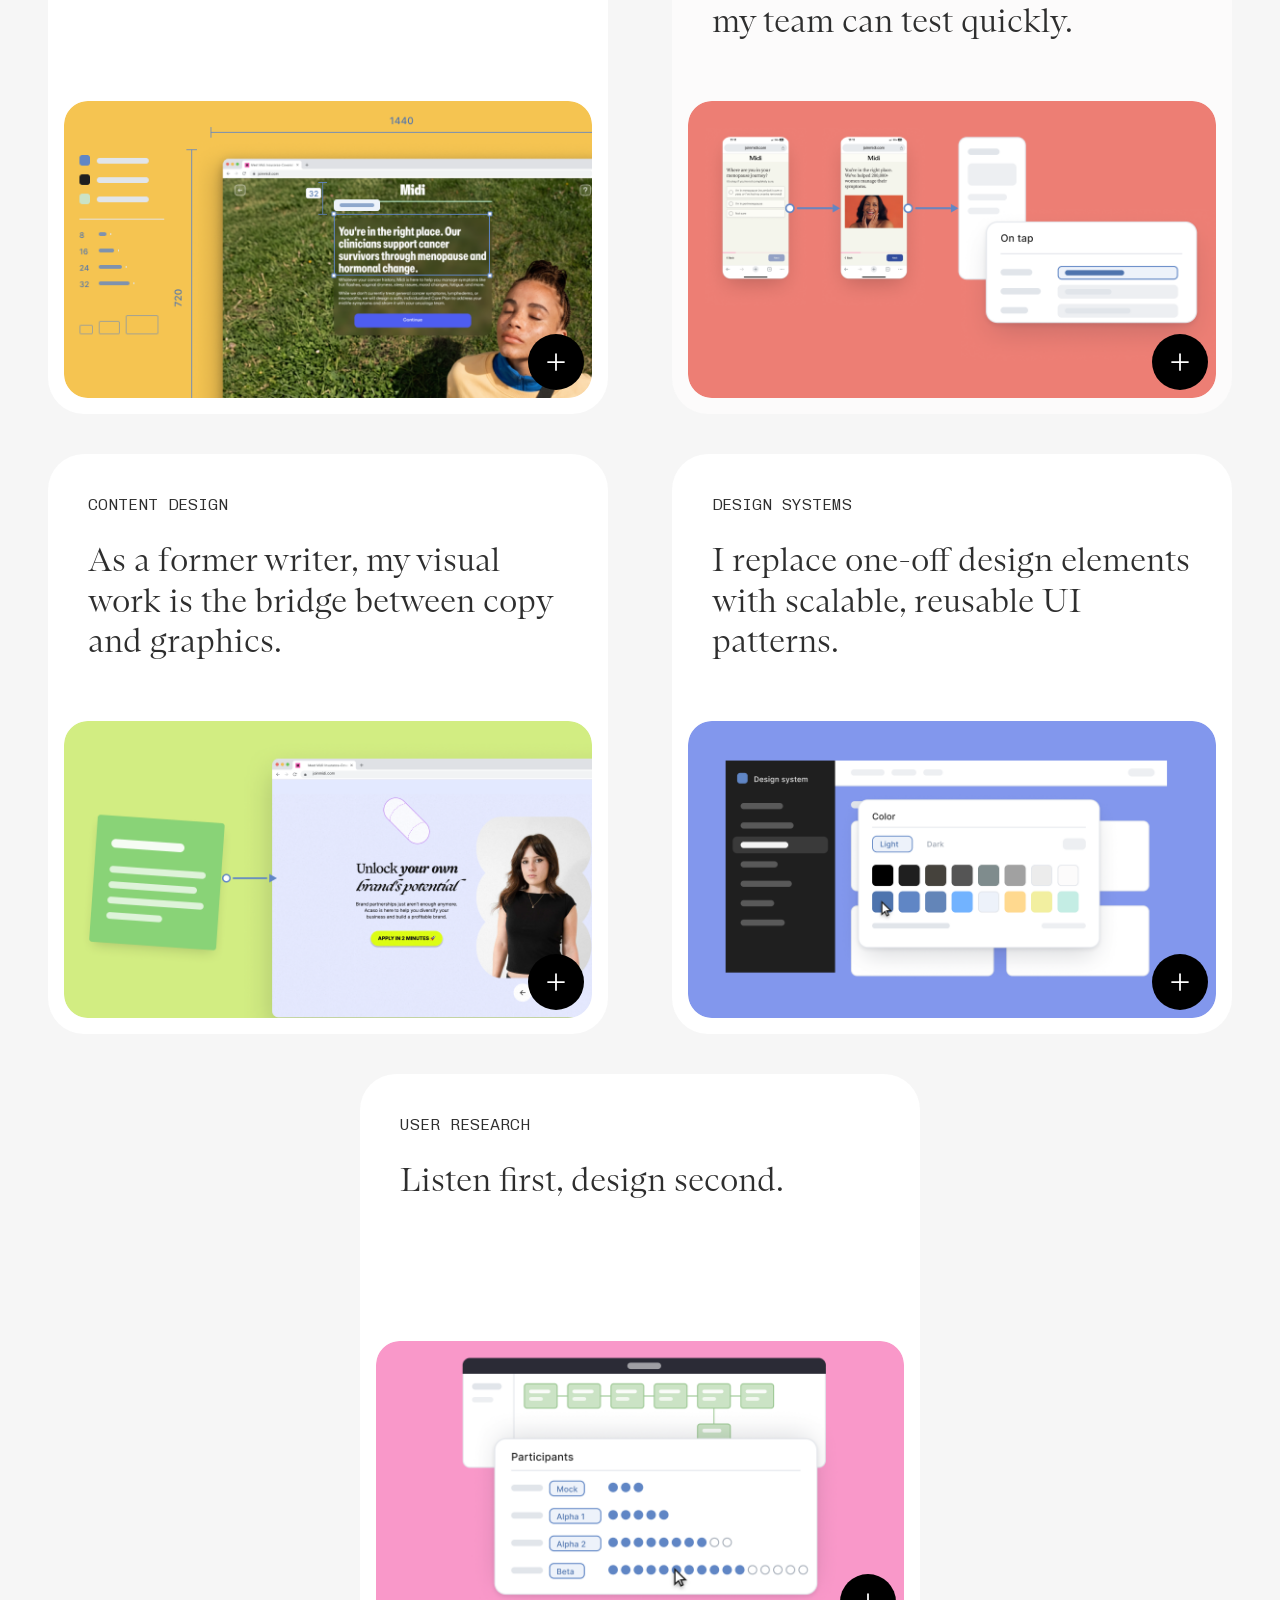
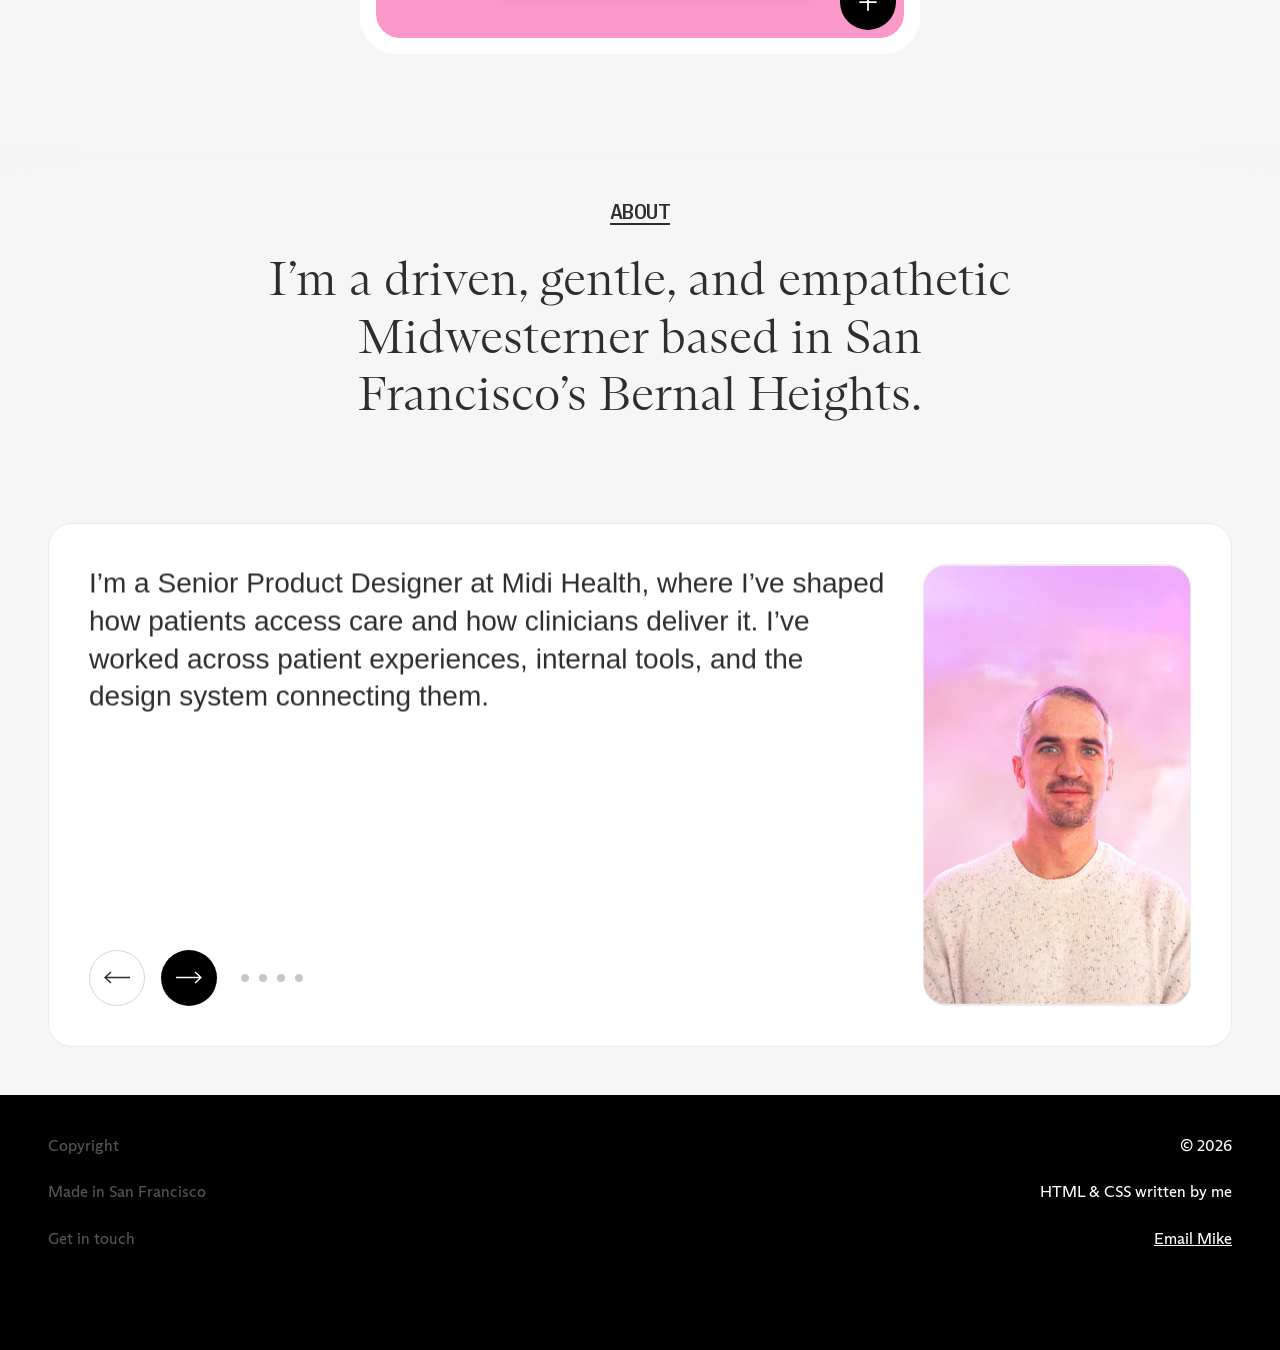
==== commit 54b81591: "Match slide 1's crop to spec, refresh slide 3, unify the slide fade Slide 1 was far too zoomed. obje" ====
--- a/light-about.html
+++ b/light-about.html
@@ -155,9 +155,9 @@
 
     <div class="carousel" data-carousel>
       <div class="carousel__viewport">
-        <article class="slide slide--portrait is-current slide--pink">
+        <article class="slide slide--portrait is-current">
           <p class="slide__copy" data-lines>I&rsquo;m a Senior Product Designer at Midi Health, where I&rsquo;ve shaped how patients access care and how clinicians deliver it. I&rsquo;ve worked across patient experiences, internal tools, and the design system connecting them.</p>
-          <img class="slide__media" src="img/about-portrait.png" alt="Mike Anderson." loading="lazy">
+          <img class="slide__media" data-mobile-src="img/about-portrait-mobile.png" src="img/about-portrait.png" alt="Mike Anderson." loading="lazy">
         </article>
         <article class="slide slide--gold">
           <p class="slide__copy" data-lines>I&rsquo;m as comfortable on a team as I am on my own. For my first eighteen months at Midi I was the only product designer: research, product direction, UI &mdash; whatever the week needed.</p>
--- a/styles/tokens.css
+++ b/styles/tokens.css
@@ -26,6 +26,7 @@
      them into a square box is invisible */
   --color-media-surface: #F3F4F6;
   --color-slide-panel: #FBFBFB;      /* the copy panel on mobile slides */
+  --layout-slide-card-max: 420px;    /* the card stops growing here on mobile */
   --radius-slide-art: 13px;
   --primitive-blue-400: #6385B8;
   --primitive-dusk-050: #F3F0FB;
--- a/styles/site.css
+++ b/styles/site.css
@@ -148,6 +148,26 @@
   box-shadow: 0 12px 40px rgb(0 0 0 / .18);
   font-family: var(--font-family-sans);
   font-size: var(--font-size-label);
+  /* a popover toggles `display`, so the discrete properties have to be allowed
+     to animate or it simply appears. @starting-style supplies the from-state
+     the open rule would otherwise never have. */
+  transform-origin: bottom left;
+  opacity: 0;
+  transform: translateY(6px) scale(.98);
+  transition: opacity .18s ease,
+              transform .18s cubic-bezier(.2, .7, .3, 1),
+              display .18s allow-discrete,
+              overlay .18s allow-discrete;
+}
+.nav-popover:popover-open { opacity: 1; transform: none; }
+@starting-style {
+  .nav-popover:popover-open { opacity: 0; transform: translateY(6px) scale(.98); }
+}
+.nav-popover::backdrop {
+  background: rgb(0 0 0 / 0);
+  transition: background-color .18s ease,
+              display .18s allow-discrete,
+              overlay .18s allow-discrete;
 }
 .nav-popover a {
   display: block; padding: var(--space-md) var(--space-lg);
@@ -541,19 +561,31 @@
      it the auto rows stretch to the tallest slide and tear copy from media */
   /* Figma 438:11100 — the card's interior is one coloured field running the
      full height, with the artwork floating in the upper square and the copy in
-     a rounded panel at the bottom. The card's own clip does the rounding, so
-     the field itself is square-cornered. */
-  .carousel { padding: 0; overflow: hidden; }
+     a rounded panel at the bottom. The field is square-cornered; something
+     above it has to do the rounding. */
+  .carousel {
+    padding: 0;
+    /* capped: the image region is as tall as the card is wide, so at 699px an
+       uncapped card gives a 613px square */
+    max-width: var(--layout-slide-card-max);
+    margin-inline: auto;
+  }
+  /* the clip goes here, not on .carousel — the arrows hang outside the card by
+     half their width and were being cut off by it */
+  .carousel__viewport {
+    overflow: hidden;
+    border-radius: calc(var(--radius-card) - var(--size-border-width));
+  }
   .slide,
   .slide--portrait {
     grid-template-columns: minmax(0, 1fr);
     /* the image region is square: the card's inner width, less its 1px border */
     /* 1fr, not auto: row 2 then absorbs the slack so every slide's panel is the
        same height as the tallest without measuring any of them */
-    grid-template-rows: calc(100cqw - 2px) 1fr;
+    grid-template-rows: 100cqw 1fr;
     row-gap: 0;
     align-self: stretch;
-    background: var(--slide-accent, var(--color-bg-page));
+    background: var(--slide-accent, transparent);
   }
 
   /* the markup is copy-then-media, but this layout puts the image first */
@@ -573,24 +605,42 @@
     border-radius: var(--radius-slide-art);
     background: none;
   }
+  /* Slide 1 is served a pre-cropped square on mobile — 432:87 frames a 664x664
+     region of the portrait, which object-fit cannot reach from the full file at
+     this box size. Cropping the source means the box and the image share an
+     aspect and nothing is re-cropped here. It runs 24px under the panel so the
+     panel's rounded top corners land on photo. */
+  .slide--portrait { position: relative; }
   .slide--portrait .slide__media {
-    width: 100%; height: 100%;
+    position: absolute;
+    top: 0; left: 0;
+    width: 100%;
+    height: calc(100cqw + var(--radius-card));
     object-fit: cover;
     border-radius: 0;
-    align-self: stretch;
-  }
+  }
+  .slide--portrait .slide__copy { position: relative; z-index: 1; }
 
   /* the copy is its own panel; align-content:stretch makes row 2 absorb the
      slack, so every slide's panel is the same height without measuring */
   .slide__copy {
     align-self: stretch;
-    margin: 0 1px 1px;
+    /* flush to the card's inner edge: a margin here let the field colour show
+       as a hairline all the way round the panel */
+    margin: 0;
     padding: 28px 32px;
-    border-radius: var(--radius-card);
+    /* only the top corners: the viewport's clip owns the bottom two, and
+       rounding them here at a slightly larger radius let the field colour
+       show through as a ring */
+    border-radius: var(--radius-card) var(--radius-card) 0 0;
     background: var(--color-slide-panel);
     font-size: 18px;
     line-height: 1.5;
   }
+
+  /* the card cross-fades as one unit here: the media's own delayed fade meant
+     the incoming colour field appeared before its artwork did */
+  .slide.is-current .slide__media { animation: none; }
 
   /* arrows centre on the card, as drawn */
   .carousel__arrow {
@@ -687,16 +737,19 @@
   .site-nav__disclosure svg { width: 12px; height: 8px; }
   /* sits above the bar it opened from, not over it — --nav-h is measured in JS
      because the bar's height depends on the wrapped label */
+  /* a menu above the control that opened it, not a full-width sheet */
   .nav-popover:popover-open {
     position: fixed;
-    inset: auto var(--layout-page-margin)
+    inset: auto auto
            calc(var(--nav-h, 88px) + var(--space-sm) + env(safe-area-inset-bottom, 0px))
            var(--layout-page-margin);
-    width: auto;
+    width: max-content;
+    min-width: 180px;
+    max-width: calc(100% - 2 * var(--layout-page-margin));
     border-radius: var(--radius-card);
     padding: var(--space-sm);
   }
-  .nav-popover::backdrop { background: rgb(0 0 0 / .35); }
+  .nav-popover:popover-open::backdrop { background: rgb(0 0 0 / .35); }
 
   .card-grid { grid-template-columns: minmax(0, 1fr); }
   .card--wide { width: 100%; }
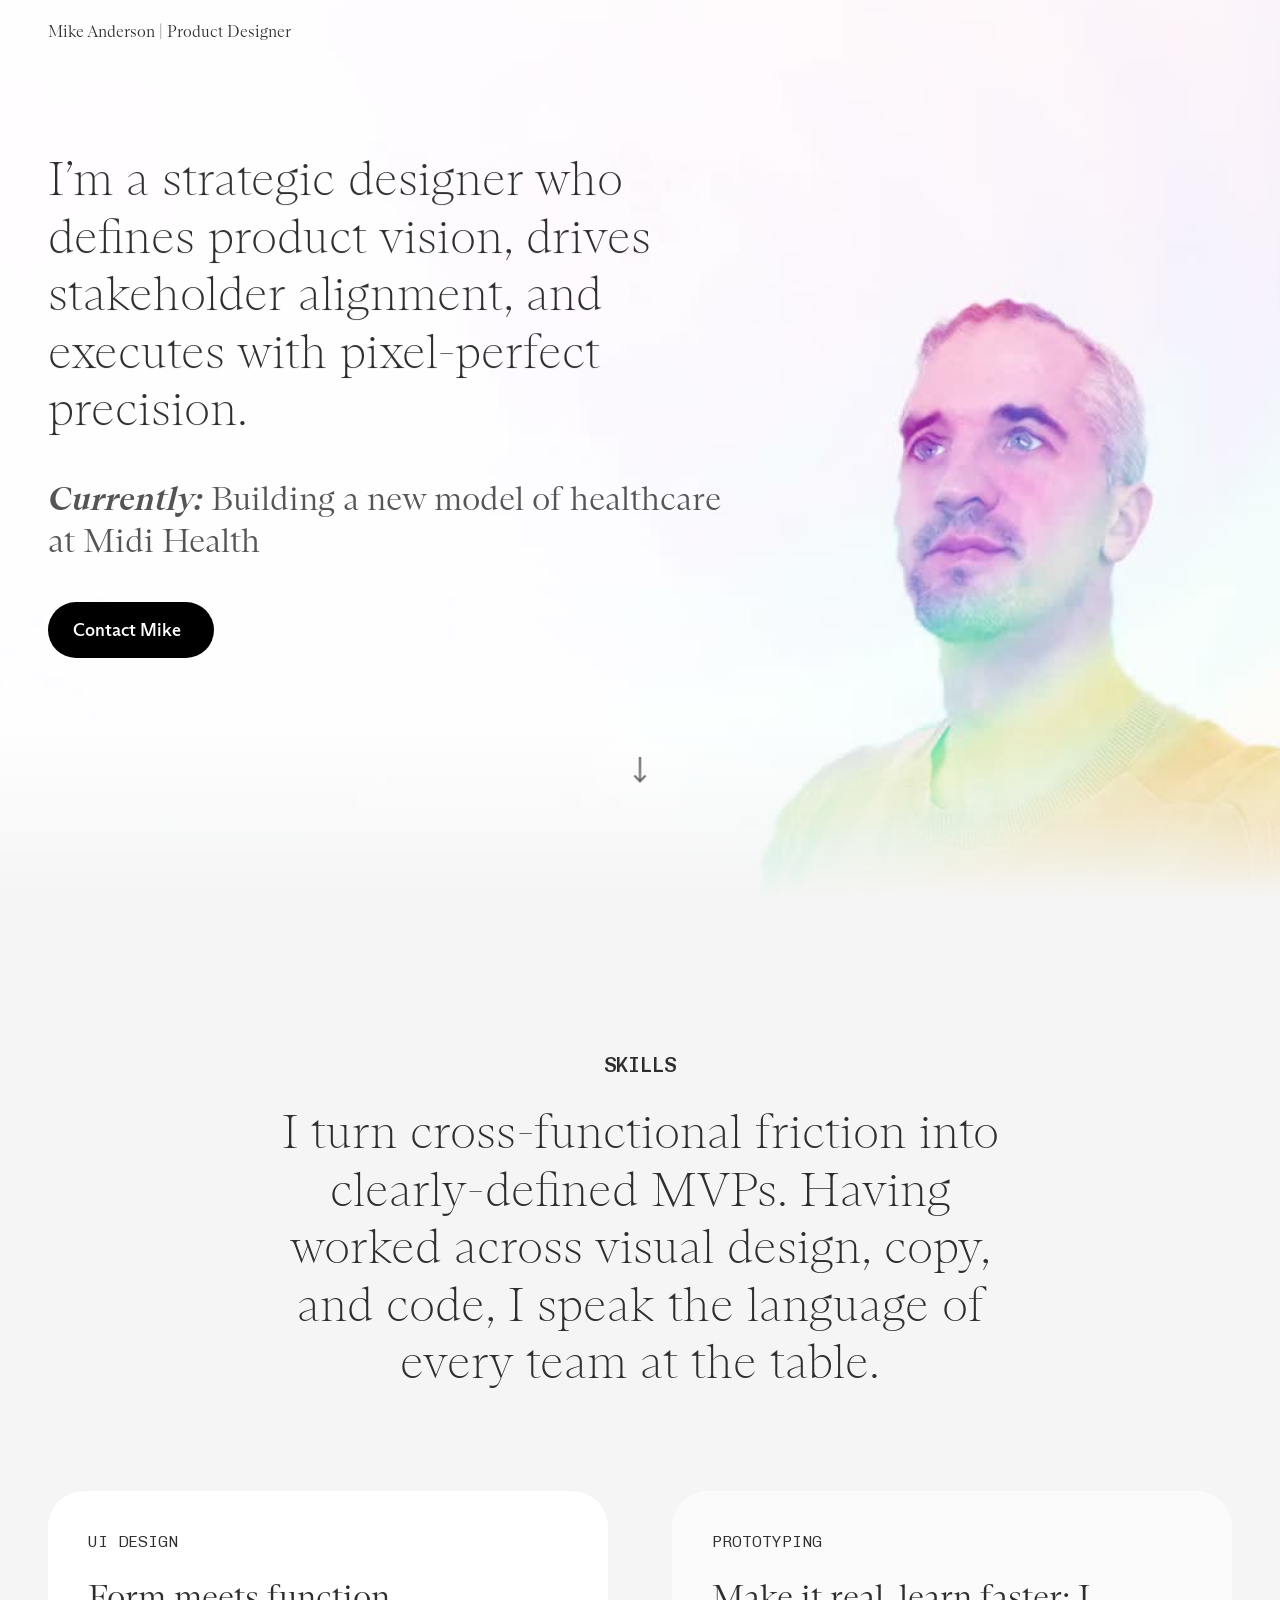
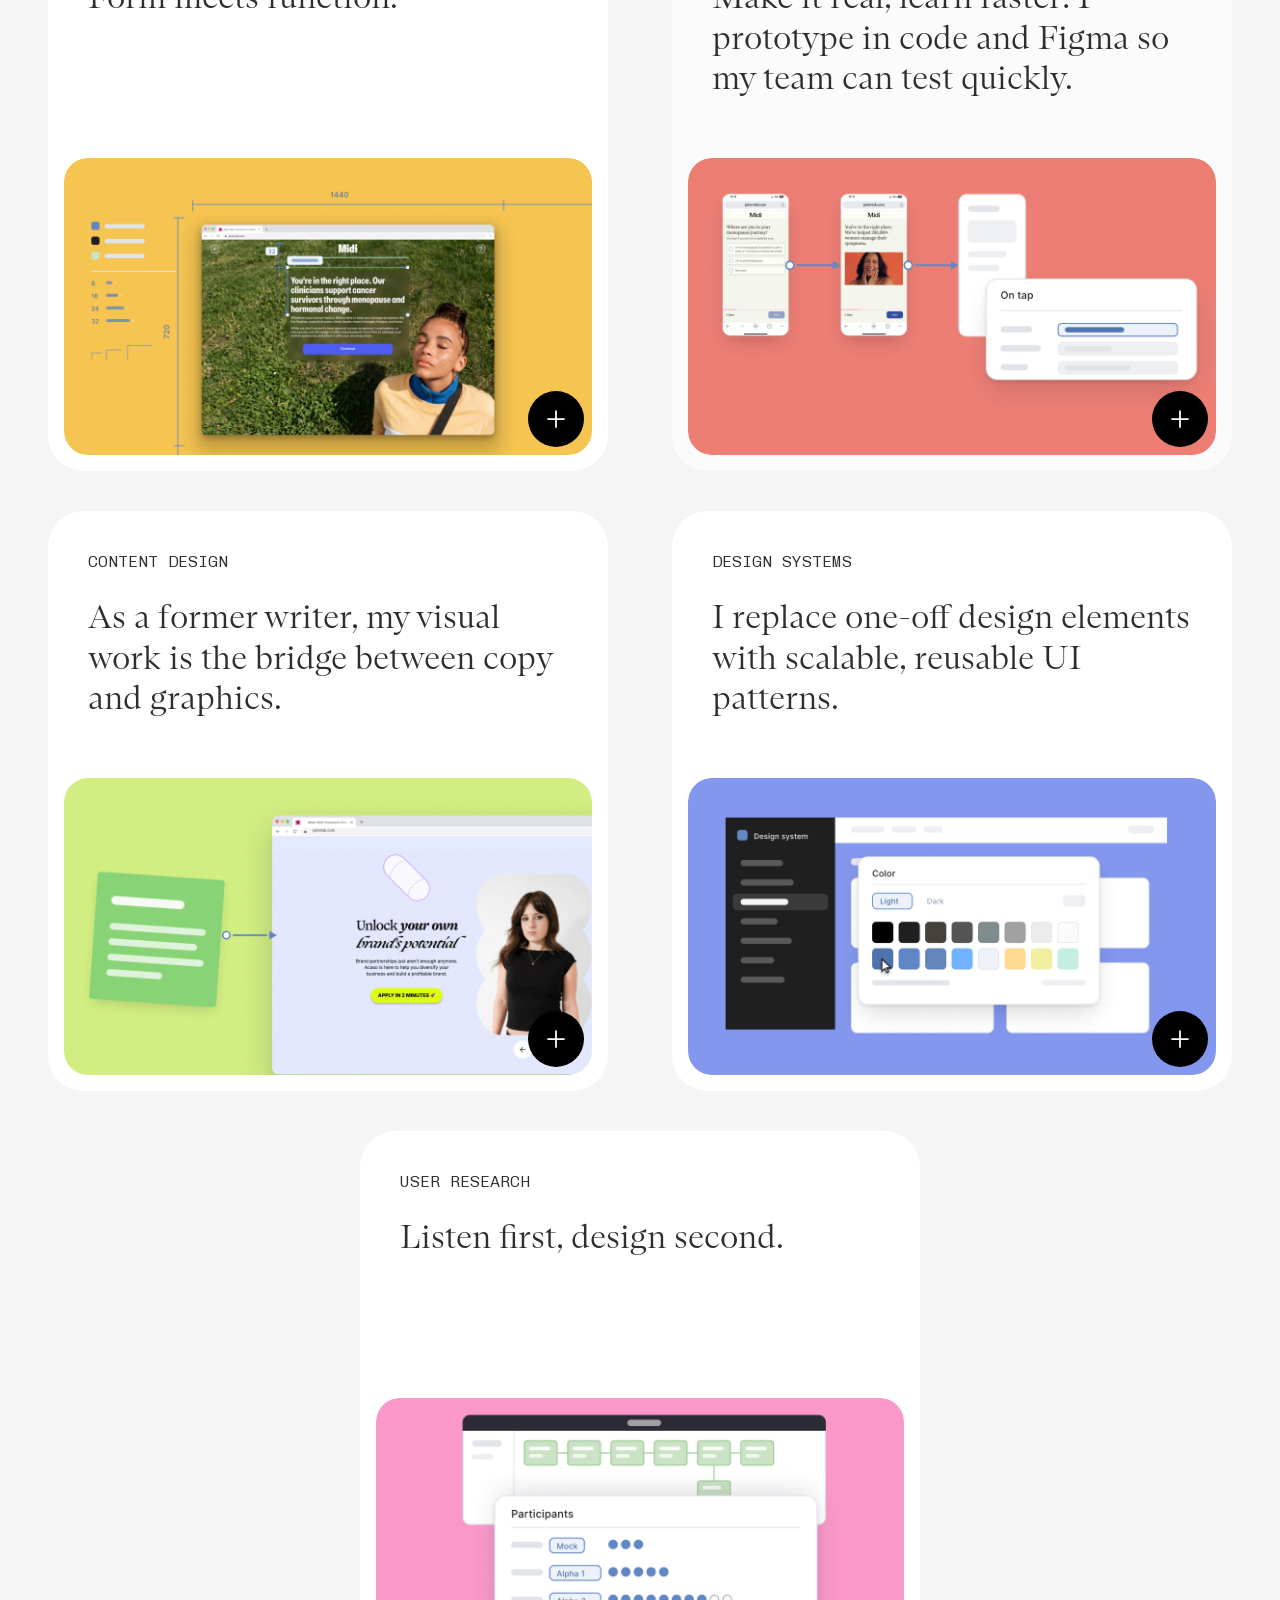
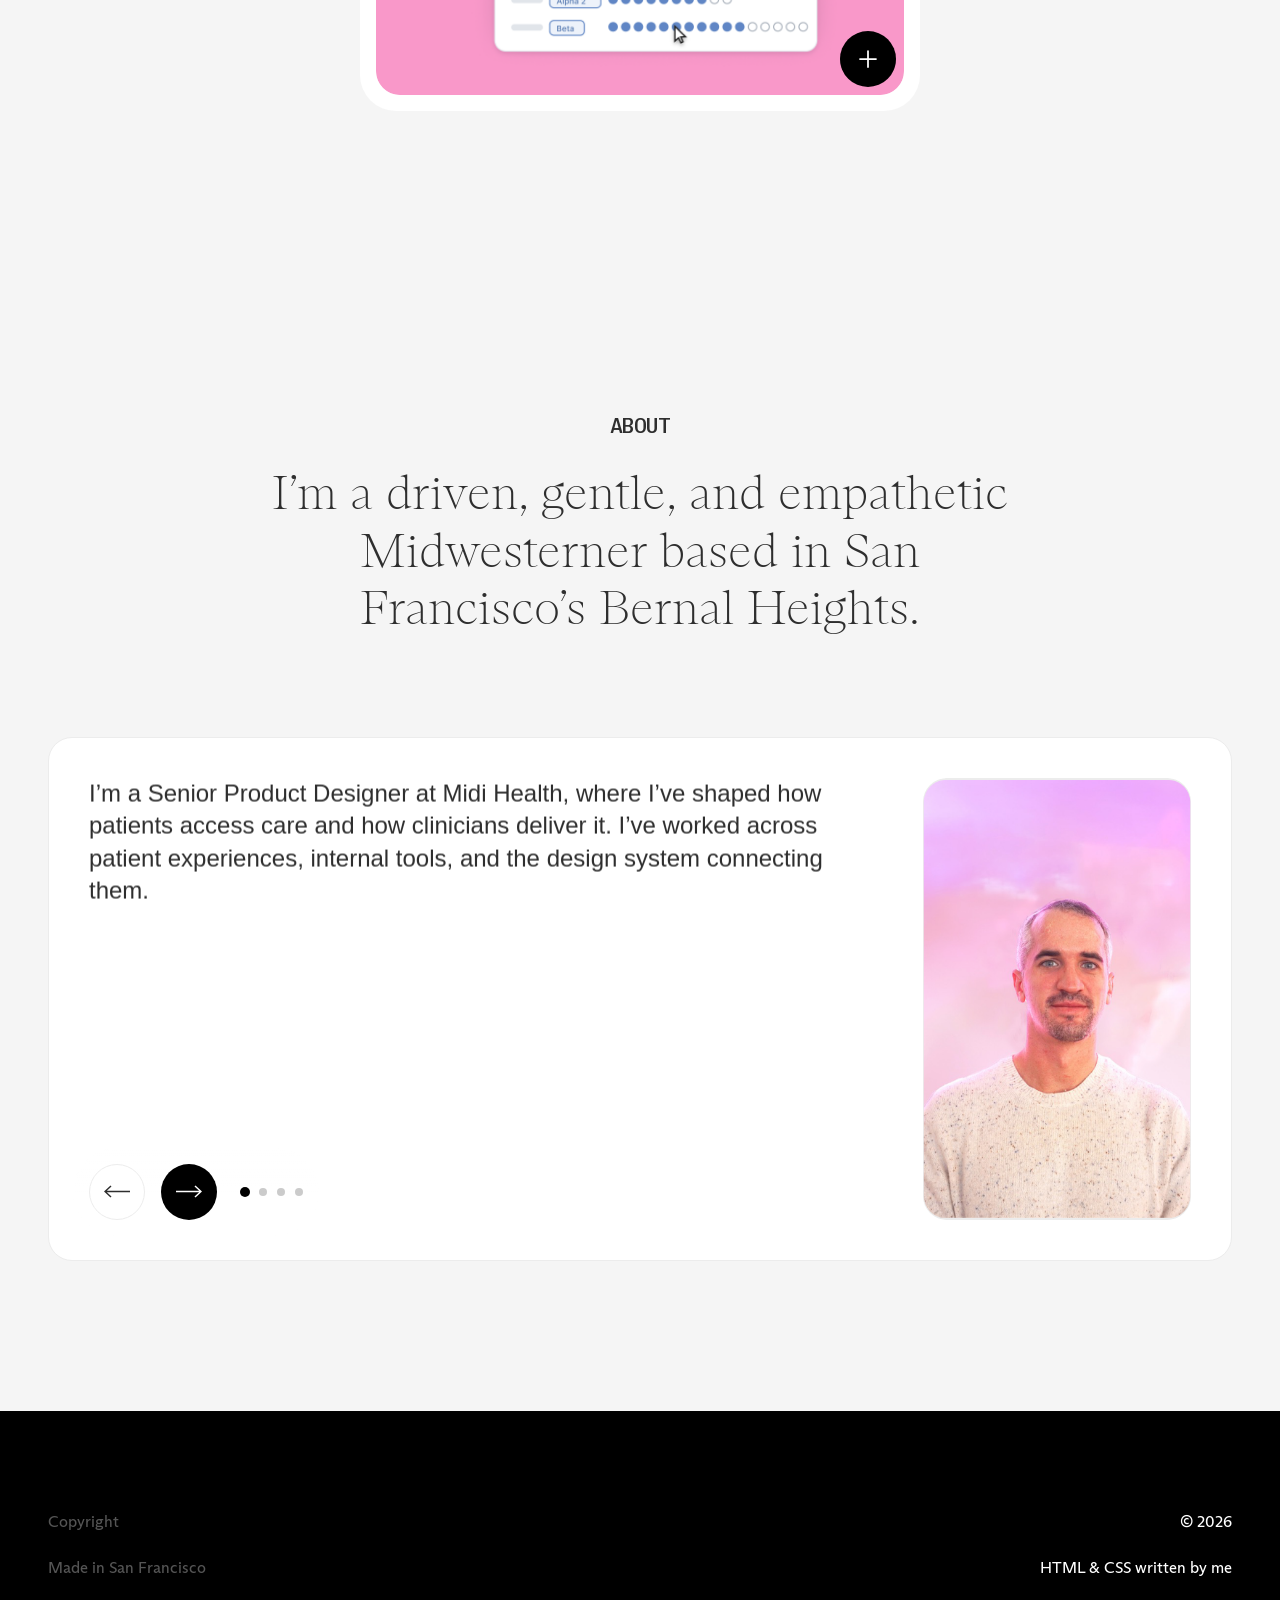
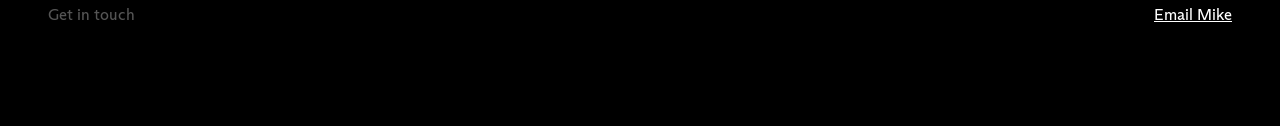
==== commit 9bb4c449: "Add a small button size for the nav, and size the hero's second line Buttons: a reusable .btn--sm ra" ====
--- a/light-about.html
+++ b/light-about.html
@@ -23,9 +23,9 @@
 
   <nav class="site-nav" id="site-nav" aria-label="Sections">
     <div class="site-nav__links">
-      <a class="btn btn--ghost" href="#hello">Hello</a>
-      <a class="btn btn--ghost" href="#skills">Skills</a>
-      <a class="btn btn--ghost" href="#about">About</a>
+      <a class="btn btn--sm btn--ghost" href="#hello">Hello</a>
+      <a class="btn btn--sm btn--ghost" href="#skills">Skills</a>
+      <a class="btn btn--sm btn--ghost" href="#about">About</a>
     </div>
 
     <button class="site-nav__disclosure" type="button"
@@ -36,7 +36,7 @@
       </svg>
     </button>
 
-    <a class="btn btn--solid btn--avatar has-ring" href="mailto:mikeandersondesigner@gmail.com" data-copy-email="mikeandersondesigner@gmail.com">
+    <a class="btn btn--sm btn--solid btn--avatar has-ring" href="mailto:mikeandersondesigner@gmail.com" data-copy-email="mikeandersondesigner@gmail.com">
       Contact Mike
       <span class="btn__dec" aria-hidden="true"><svg viewBox="0 0 512 512" aria-hidden="true" focusable="false" fill="currentColor"><path d="M 24 64 L 0 64 L 0 448 L 512 448 L 512 64 L 24 64 Z M 464 128 L 464 132.1 L 256 289.9 L 48 132.1 L 48 112 L 464 112 L 464 128 Z M 464 192.3 L 464 400 L 48 400 L 48 192.3 L 241.5 339.1 L 256 350.1 L 270.5 339.1 L 464 192.3 Z"/></svg></span>
     </a>
--- a/styles/tokens.css
+++ b/styles/tokens.css
@@ -10,6 +10,7 @@
   --primitive-grey-600: #555555;
   --primitive-grey-500: #7F8C8D;
   --primitive-grey-300: #A1A1A1;
+  --primitive-grey-200: #E2E2E2;
   --primitive-grey-100: #ECECEC;
   --primitive-blue-050: #EDF2FA;
   --primitive-blue-700: #4E74AE;
@@ -27,6 +28,11 @@
   --color-media-surface: #F3F4F6;
   --color-slide-panel: #FBFBFB;      /* the copy panel on mobile slides */
   --layout-slide-card-max: 420px;    /* the card stops growing here on mobile */
+  /* the peeking neighbours below 700. The scroller's inline padding is the sum
+     of the two, which is what holds the peek at a constant 16px as the card
+     grows to its cap. */
+  --layout-slide-peek: 16px;
+  --layout-slide-peek-gap: 12px;
   --radius-slide-art: 13px;
   --primitive-blue-400: #6385B8;
   --primitive-dusk-050: #F3F0FB;
@@ -78,6 +84,9 @@
   --color-button-solid-bg-on-dark: var(--primitive-white);
   --color-button-solid-bg-on-dark-hover: var(--primitive-grey-100);
   --color-button-ghost-bg-hover-on-light: var(--primitive-grey-100);
+  /* the current section reads as a filled pill, a step darker than the ghost
+     hover so the two states cannot be confused */
+  --color-nav-current-bg: var(--primitive-grey-200);
   --color-button-ghost-bg-hover-on-dark: var(--primitive-grey-950);
 
   /* typography — Edu Arizona */
@@ -131,6 +140,9 @@
   --space-stack-grid-item: 48px;
   --space-skill-gap: 10.4px;
   --space-section-pad: 100px;
+  /* the breathing room above and below every section below the hero. 150 is
+     what the original site used; the sections had been cut to 48 to absorb
+     the old 55px overlap, which no longer exists */
   --space-surface-pad: 150px;
   --layout-viewport: 1440px;
   --layout-intro-top: 150px;
@@ -145,6 +157,15 @@
   --font-size-hero: 48px;
   --font-size-h1: 33.6px;
   --font-size-h2: 28px;
+  /* the About slide copy. Its own step, so it can sit clearly below the flip
+     card's 33.6 heading without dragging --font-size-h2 around with it */
+  --font-size-slide: 24px;
+  /* slide motion, in one place. The phone gets slower values: the card is
+     small and close, so the same timings read as a flick there. */
+  --motion-slide-panel: .42s;
+  --motion-line-duration: .62s;
+  --motion-line-stagger: 85ms;
+  --motion-type-delay: 170ms;
   --font-size-h4: 24px;
   --font-size-skill: 20.8px;
   --font-size-h6: 38.4px;
@@ -155,6 +176,10 @@
   --font-size-label: 16px;
   --font-size-micro: 13.6px;
   --font-size-button: 18px;
+  --font-size-button-sm: 16px;
+  /* the hero's second line. Figma 377:24932 sets it at 33.6 — the same step
+     as H1 — against a 48 hero; it had been inheriting 20.8 body */
+  --font-size-hero-support: 33.6px;
   --font-size-nav: 36px;
   --font-size-burger: 32px;
   --font-size-close: 60px;
@@ -182,7 +207,13 @@
 
   /* glass sheets — measured off Home — Desktop 1444 */
   --sheet-radius: 0px;   /* square slices — trying it without the rounded top */
-  --sheet-overlap: 55px;
+  /* the sections sat on top of each other by this much, which is what made
+     them read as a stack of cards. They butt now, so it is zero. */
+  --sheet-overlap: 0px;
+  /* the one surface every section below the hero sits on, and the colour the
+     hero fades into so the seam disappears (Figma 377:24925) */
+  --color-surface-section: #F5F5F5;
+  --layout-hero-fade: 176px;
   --sheet-light: rgb(245 245 245 / 0.90);
   --sheet-light-blur: 32px;
   --sheet-dark: rgb(0 0 0 / 0.80);
@@ -200,6 +231,13 @@
     --layout-col-side: 331.5px;
     --layout-hero-height: 1350px;
     --layout-intro-width: 331.5px;
+    --motion-slide-panel: .62s;
+    --motion-line-duration: .78s;
+    --motion-line-stagger: 125ms;
+    --motion-type-delay: 280ms;
+    --space-surface-pad: 72px;   /* 150 is desktop breathing room, not phone */
+    --font-size-slide: 18px;
+    --font-size-hero-support: 24px;   /* 75% of the 32 mobile hero, as desktop */
     --space-stack-heading: 15.6px;
     --layout-viewport: 390px;
     --layout-intro-top: 430px;
@@ -221,7 +259,7 @@
     --layout-card-media-bleed-h: 290px;
     --layout-scroll-rule-h: 56px;
     /* the 298px overlap is a desktop measurement; it swallows the hero copy at 390 */
-    --sheet-overlap: 24px;
+    --sheet-overlap: 0px;
     --sheet-radius: 0px;
   }
 }
@@ -246,3 +284,10 @@
 @media (max-width: 900px) {
   :root { --font-size-h2: 22px; }
 }
+
+/* The compact range only. Bounded on purpose: the <=900 block is declared
+   after the <=750 one, so an open-ended value here would override the phone
+   step as well. */
+@media (min-width: 751px) and (max-width: 900px) {
+  :root { --font-size-slide: 21px; }
+}
--- a/styles/site.css
+++ b/styles/site.css
@@ -48,29 +48,55 @@
   line-height: 1.25;
   text-decoration: none;
   border: var(--size-border-width) solid transparent;
-  transition: background-color .2s ease, color .2s ease, border-color .2s ease;
+  transition: background-color .2s ease, color .2s ease, border-color .2s ease,
+              scale .12s ease;
 }
 .btn--solid {
   background: var(--color-button-solid-bg-on-light);
   color: var(--color-text-on-dark);
 }
-.btn--solid:hover { background: var(--color-button-solid-bg-on-light-hover); }
 .btn--ghost { background: transparent; color: var(--color-text-on-light); }
-.btn--ghost:hover { background: var(--color-button-ghost-bg-hover-on-light); }
+
+/* Hover is a pointer affordance, and a touch device keeps :hover applied after
+   a tap until you tap something else — which is what left the CTA looking
+   stuck. Behind this guard, touch never enters the state at all. The press is
+   tied to the gesture instead: :active ends the moment the finger lifts, so it
+   clears itself and no timer has to decide when to release it. */
+@media (hover: hover) {
+  .btn--solid:hover { background: var(--color-button-solid-bg-on-light-hover); }
+  .btn--ghost:hover { background: var(--color-button-ghost-bg-hover-on-light); }
+}
+.btn:active { scale: .97; }
+.btn--solid:active { background: var(--color-button-solid-bg-on-light-hover); }
+.btn--ghost:active { background: var(--color-button-ghost-bg-hover-on-light); }
 
 /* Current section. A raised white pill against the 80%-white glass reads as
    selected without competing with the solid Contact CTA, and the label weight
    is unchanged so the nav never resizes as you scroll. */
-.site-nav .btn--ghost { transition: background-color .2s ease, box-shadow .2s ease; }
+.site-nav .btn--ghost {
+  transition: background-color .2s ease, box-shadow .2s ease, scale .12s ease;
+}
 .site-nav .btn--ghost.is-current,
 .site-nav .btn--ghost.is-current:hover {
-  background: var(--color-bg-page);
-  /* hairline as well as shadow: the nav glass is already near-white, so a plain
-     white pill has almost no edge against it over the grey sheets */
-  box-shadow: 0 1px 2px rgb(0 0 0 / .10), 0 0 0 1px rgb(0 0 0 / .08);
-}
-.nav-popover a.is-current { background: var(--color-button-ghost-bg-hover-on-light); }
-
+  /* filled, not outlined — a white pill needed a hairline and a shadow to
+     show up against near-white glass at all, and still read as a faint
+     outline rather than as a selection */
+  background: var(--color-nav-current-bg);
+  box-shadow: none;
+}
+.nav-popover a.is-current,
+.nav-popover a.is-current:hover { background: var(--color-nav-current-bg); }
+
+/* Small size. Lands at 42px tall against the default's 57, so a bar built
+   from them is a third shorter. The avatar variant uses a tighter pad so both
+   shapes come out the same height rather than centring at different sizes. */
+.btn--sm {
+  padding: 10px 18px;
+  font-size: var(--font-size-button-sm);
+}
+.btn--sm.btn--avatar { padding: 6px 6px 6px 16px; }
+.btn--sm .btn__dec { width: 28px; height: 28px; }
+.btn--sm .btn__icon svg { width: 16px; height: 16px; }
 .btn--avatar { padding: 12px 12px 12px 20px; }
 .btn__dec {
   width: 34px; height: 34px; border-radius: 50%;
@@ -80,26 +106,78 @@
 
 /* ───────── hero ───────── */
 .hero {
-  position: sticky; top: 0;
+  /* was position:sticky, which is what let the sections ride up over it. They
+     butt against it now, so it scrolls like everything else. isolate keeps the
+     fixed media in the hero's own stacking context, or z-index:-1 would drop
+     it behind the page background. */
+  position: relative;
+  isolation: isolate;
   min-height: var(--layout-hero-height);
   padding: var(--layout-intro-top) var(--layout-page-margin) var(--space-5xl);
   display: flex; align-items: flex-start;
   overflow: hidden;
 }
 .hero__media, .hero__still {
+  /* Absolute, not fixed. Fixed matched the live site's framing but escapes
+     the hero's overflow and repaints against the scroll, so it flickered
+     through as you moved. The hero is viewport-tall instead, which gives the
+     media the same box to cover without anything leaving the flow. */
   position: absolute; inset: 0;
   width: 100%; height: 100%; object-fit: cover; z-index: -1;
 }
+
+/* The hero fades into the surface below it rather than being overlapped by it
+   — Figma 377:24925, where the gradient runs the bottom 141 of an 800 hero. */
+@media (min-width: 751px) {
+  /* covering this instead of a fixed 1000px is what keeps the crop at 90px a
+     side rather than 180 — the framing the live site gets */
+  .hero { min-height: 100vh; }
+
+  /* One content column for the whole page. The sections looked
+     wider-margined than the hero not because their padding differed — it is
+     the same token — but because their content is capped at
+     --layout-content-width and centred, which lands the edge at ~101px rather
+     than the 48px page margin. The hero and the header now share that edge,
+     falling back to the plain margin once the viewport is narrower than the
+     cap. The footer already aligned: .footer-meta is capped and centred. */
+  :root {
+    --layout-content-inset: max(var(--layout-page-margin),
+                                calc((100% - var(--layout-content-width)) / 2));
+  }
+  .hero { padding-inline: var(--layout-content-inset); }
+  .site-header { padding-inline: var(--layout-content-inset); }
+}
+
+.hero::after {
+  content: "";
+  position: absolute;
+  left: 0; right: 0; bottom: 0;
+  height: var(--layout-hero-fade);
+  background: linear-gradient(to bottom,
+              rgb(245 245 245 / 0), var(--color-surface-section));
+  pointer-events: none;
+}
 .hero__still { display: none; }
-.hero__intro { max-width: var(--layout-intro-width); }
+/* An explicit width, not just a cap. As a flex item this was shrink-to-fit,
+   and the line-reveal rewrites the heading into block-level spans — so its
+   max-content width became the longest line already broken, and the column
+   settled at 599px instead of the 685 it was mocked at. */
+.hero__intro {
+  width: var(--layout-intro-width);
+  max-width: 100%;
+}
 .hero__heading {
   margin: 0 0 var(--space-2xl);
   font-size: var(--font-size-hero);
-  font-weight: var(--font-weight-serif-light);   /* Display/Hero = Light */
+  /* Figma binds this to font/style/serif-thin — ExtraLight under the
+     Substitute mode it renders in, Thin in real Edu Arizona */
+  font-weight: var(--font-weight-serif-thin);
   line-height: 1.2;
 }
 .hero__currently {
   margin: 0 0 var(--space-2xl);
+  font-size: var(--font-size-hero-support);
+  line-height: 1.25;
   color: var(--color-text-muted);
 }
 .hero__currently em {
@@ -117,7 +195,15 @@
   background: rgb(255 255 255 / .55);
   backdrop-filter: blur(12px);
   color: var(--color-text-on-light);
-}
+  transition: background-color .2s ease, color .2s ease;
+}
+@media (hover: hover) {
+  .scroll-cue:hover {
+    background: var(--color-card-surface-ink);
+    color: var(--color-text-on-dark);
+  }
+}
+.scroll-cue:active { scale: .96; }
 .scroll-cue svg { width: 13px; height: 26px; }
 
 /* ───────── site nav — pill on desktop, bottom bar on mobile ───────── */
@@ -126,7 +212,7 @@
   top: var(--space-lg); left: 50%;
   transform: translateX(-50%) translateY(-12px);
   display: flex; align-items: center; gap: var(--space-sm);
-  width: max-content; padding: var(--space-md);
+  width: max-content; padding: var(--space-sm) var(--space-sm);
   border-radius: var(--radius-infinite);
   background: rgb(255 255 255 / .80);
   backdrop-filter: blur(20px);
@@ -145,7 +231,11 @@
   margin: 0; padding: var(--space-sm); border: 0;
   border-radius: var(--radius-card);
   background: var(--color-bg-page);
-  box-shadow: 0 12px 40px rgb(0 0 0 / .18);
+  /* no scrim: this is a menu anchored to its button, not a modal sheet, so
+     the shadow alone lifts it. A tight contact layer under a soft ambient one
+     keeps the edge legible against whatever it happens to sit over. */
+  box-shadow: 0 1px 2px rgb(0 0 0 / .10),
+              0 12px 40px rgb(0 0 0 / .22);
   font-family: var(--font-family-sans);
   font-size: var(--font-size-label);
   /* a popover toggles `display`, so the discrete properties have to be allowed
@@ -163,17 +253,13 @@
 @starting-style {
   .nav-popover:popover-open { opacity: 0; transform: translateY(6px) scale(.98); }
 }
-.nav-popover::backdrop {
-  background: rgb(0 0 0 / 0);
-  transition: background-color .18s ease,
-              display .18s allow-discrete,
-              overlay .18s allow-discrete;
-}
 .nav-popover a {
   display: block; padding: var(--space-md) var(--space-lg);
   border-radius: var(--radius-pill); text-decoration: none;
 }
-.nav-popover a:hover { background: var(--color-button-ghost-bg-hover-on-light); }
+@media (hover: hover) {
+  .nav-popover a:hover { background: var(--color-button-ghost-bg-hover-on-light); }
+}
 /* chevron flips while the sheet is open, so the control reads as a disclosure */
 .site-nav__disclosure[aria-expanded="true"] svg { transform: rotate(180deg); }
 .site-nav__disclosure svg { transition: transform .2s ease; }
@@ -187,10 +273,10 @@
 }
 .skills {
   z-index: 2;
-  padding-top: var(--space-3xl);
-  background: var(--sheet-light);
-  backdrop-filter: blur(var(--sheet-light-blur));
-  margin-top: calc(var(--sheet-overlap) * -1);
+  /* opaque, not glass: with nothing behind it to show through there is
+     nothing for the blur to do, and the translucency was half the card-stack
+     effect */
+  background: var(--color-surface-section);
 }
 .about .carousel {
   /* the section carries data-theme="dark", which flips --color-bg-page to
@@ -214,11 +300,8 @@
   --sheet-dot: rgb(255 255 255 / .32);
   --sheet-hover: rgb(255 255 255 / .12);
   z-index: 3;
-  margin-top: calc(var(--sheet-overlap) * -1);
   background: var(--sheet-dark);
-  backdrop-filter: blur(var(--sheet-dark-blur));
   color: var(--color-text-on-dark);
-  padding-block: var(--space-3xl);
 }
 
 /* light-surface About — same structure, inverted ink */
@@ -227,8 +310,7 @@
   --sheet-rule: rgb(0 0 0 / .16);
   --sheet-dot: rgb(0 0 0 / .22);
   --sheet-hover: rgb(0 0 0 / .06);
-  background: var(--sheet-light);
-  backdrop-filter: blur(var(--sheet-light-blur));
+  background: var(--color-surface-section);
   color: var(--color-text-on-light);
 }
 .about--light .carousel { background: var(--color-bg-page); }
@@ -236,7 +318,9 @@
   background: var(--color-card-surface-ink);
   color: var(--color-text-on-dark);
 }
-.about--light .carousel__arrow--next:hover { background: var(--primitive-grey-950); }
+@media (hover: hover) {
+  .about--light .carousel__arrow--next:hover { background: var(--primitive-grey-950); }
+}
 .about--light .carousel__dot[aria-selected="true"] { background: var(--color-card-surface-ink); }
 
 /* ───────── section furniture ───────── */
@@ -256,13 +340,12 @@
    underline it has in Figma; the Skills one has neither */
 .eyebrow-chip--bare {
   color: var(--sheet-ink, var(--color-text-on-dark));
-  text-decoration: underline; text-underline-offset: 4px;
 }
 .section-heading {
   max-width: var(--layout-col-main);
   margin: 0 auto var(--space-5xl);
   font-size: var(--font-size-hero);
-  font-weight: var(--font-weight-serif-light);
+  font-weight: var(--font-weight-serif-thin);   /* serif-thin, as the hero */
   line-height: 1.2;
   text-align: center;
 }
@@ -397,9 +480,24 @@
   background: var(--color-bg-page);          /* white, same as the flip cards */
 }
 
-.carousel__viewport { display: grid; }
+.carousel__viewport {
+  /* A real scroll-snap track. The slides used to share one grid cell and
+     cross-fade, so a swipe had nothing to move — the gesture, the momentum and
+     the snap are now the browser's, which is both better than the hand-rolled
+     pointer tracking it replaces and the only way to show the neighbouring
+     cards at the same time. */
+  display: grid;
+  grid-auto-flow: column;
+  grid-auto-columns: 100%;
+  overflow-x: auto;
+  overflow-y: hidden;
+  overscroll-behavior-x: contain;
+  scroll-snap-type: x mandatory;
+  scrollbar-width: none;
+}
+.carousel__viewport::-webkit-scrollbar { display: none; }
 .slide {
-  grid-area: 1 / 1;
+  scroll-snap-align: center;
   display: grid;
   /* Equal columns. A fixed 572px media starved the copy as the window narrowed
      — at a 900px viewport the text column computed to -4px. Both sides now
@@ -407,11 +505,7 @@
   grid-template-columns: minmax(0, 1fr) minmax(0, 1fr);
   gap: var(--layout-gutter);
   align-items: center;
-  opacity: 0;
-  visibility: hidden;
-  transition: opacity .3s ease, visibility .3s;
-}
-.slide.is-current { opacity: 1; visibility: visible; }
+}
 
 /* each slide carries its own field colour; only the mobile layout paints it */
 .slide--pink { --slide-accent: var(--primitive-pink-300); }
@@ -424,7 +518,7 @@
   /* keep the copy clear of the controls pinned beneath it */
   padding-bottom: calc(var(--size-card-action) + var(--space-lg));
   font-family: var(--font-family-grotesk);
-  font-size: var(--font-size-h2);
+  font-size: var(--font-size-slide);
   font-weight: var(--font-weight-grotesk-light);
   /* 1.2 was set for the serif; the grotesk needs more room between lines */
   line-height: 1.35;
@@ -437,6 +531,10 @@
   aspect-ratio: 572 / 474;                   /* the landscape graphics */
   object-fit: cover;
   border-radius: var(--radius-card);
+  /* The graphics are transparent PNGs, so the slide's accent carries straight
+     through as the field — the same colour the card gets below 700, without a
+     second set of exports. The portrait has no accent and stays on the card. */
+  background: var(--slide-accent, transparent);
 }
 /* The intro slide reads better with a wide measure, so it doesn't split 50/50.
    Its media column is sized to land the portrait on exactly the row height the
@@ -450,13 +548,9 @@
   width: 100%;
   aspect-ratio: 288 / 474;
 }
-.slide.is-current .slide__media {
-  animation: media-in .7s cubic-bezier(.22,.61,.24,1) both;
-  animation-delay: 140ms;
-}
-@keyframes media-in {
-  from { opacity: 0; transform: scale(.988); }
-  to   { opacity: 1; transform: none; }
+@keyframes slide-panel-in {
+  from { transform: translateY(18px); opacity: 0; }
+  to   { transform: none; opacity: 1; }
 }
 
 .carousel__controls {
@@ -471,15 +565,28 @@
   border-radius: 50%; cursor: pointer;
   background: none; color: var(--sheet-ink);
   border: var(--size-border-width) solid var(--sheet-rule);
-  transition: background-color .2s ease, color .2s ease, border-color .2s ease;
-}
-.carousel__arrow:hover { background: var(--sheet-hover); }
+  transition: background-color .2s ease, color .2s ease, border-color .2s ease,
+              scale .12s ease;
+}
+@media (hover: hover) {
+  .carousel__arrow:hover { background: var(--sheet-hover); }
+}
+/* Composed, not replaced. The press used to be a bare scale(), which wiped
+   out the translateY(-50%) that centres the arrow below 700 — so a tap
+   dropped it half its own height, and :active sticks on touch, so it stayed
+   there. Both parts now live in the same transform. */
+.carousel__arrow { transform: translateY(var(--arrow-y, 0)); }
+/* the independent scale property, not a transform: it composes with the
+   translateY above instead of replacing it */
+.carousel__arrow:active { scale: .94; }
 .carousel__arrow--next {
   background: var(--color-text-on-dark);
   color: var(--color-text-on-light);
   border-color: transparent;
 }
-.carousel__arrow--next:hover { background: var(--primitive-grey-100); }
+@media (hover: hover) {
+  .carousel__arrow--next:hover { background: var(--primitive-grey-100); }
+}
 .carousel__arrow svg { width: 26px; height: 13px; }
 .carousel__dots { display: flex; gap: 10px; margin-left: var(--space-sm); }
 .carousel__dot {
@@ -490,6 +597,40 @@
 .carousel__dot[aria-selected="true"] {
   background: var(--color-text-on-dark);
   transform: scale(1.25);
+}
+
+/* Glass pill around the controls, from 485:30070. Only above the compact
+   breakpoint — below it the controls are display:contents and the arrows
+   straddle the card edge, so there is no pill to fill. The negative offsets
+   keep the arrows where they already sat; the pill grows around them. Figma's
+   blur there is progressive, which CSS has no equivalent for, so this takes
+   the 12px start radius and applies it evenly. */
+@media (min-width: 901px) {
+  .carousel__controls {
+    left: calc(var(--space-card-pad-large) - var(--space-md));
+    bottom: calc(var(--space-card-pad-large) - var(--space-md));
+    padding: var(--space-md);
+    border-radius: var(--radius-infinite);
+    background: linear-gradient(to bottom,
+                rgb(255 255 255 / 0) 0%, rgb(255 255 255 / .8) 50%);
+    backdrop-filter: blur(12px);
+  }
+  /* fixed white, not --color-bg-page: that token flips to black inside the
+     dark .about sheet, which left the prev arrow black with a dark glyph */
+  .carousel__controls .carousel__arrow {
+    background: var(--primitive-white);
+    border-color: var(--color-card-border);
+    color: var(--color-text-on-light);
+  }
+  .carousel__controls .carousel__arrow--next {
+    background: var(--color-card-surface-ink);
+    color: var(--color-text-on-dark);
+    border-color: transparent;
+  }
+  .carousel__controls .carousel__dot { background: rgb(46 46 46 / .25); }
+  .carousel__controls .carousel__dot[aria-selected="true"] {
+    background: var(--color-card-surface-ink);
+  }
 }
 
 /* 900-700: hold two columns and shrink instead of stacking. Columns land at
@@ -507,7 +648,9 @@
     width: 100%;
     aspect-ratio: 1;
     object-fit: contain;
-    background: var(--color-media-surface);
+    /* letterboxed onto the accent rather than the neutral surface, so the
+       extra height still reads as part of the graphic */
+    background: var(--slide-accent, var(--color-media-surface));
   }
   /* the base .slide--portrait rule is more specific than .slide__media, so the
      square has to be restated here or the headshot keeps its 288:474 */
@@ -563,29 +706,63 @@
      full height, with the artwork floating in the upper square and the copy in
      a rounded panel at the bottom. The field is square-cornered; something
      above it has to do the rounding. */
+  /* The track runs full-bleed so the neighbouring cards can sit in the page
+     margin and peek. The carousel is no longer the card — each slide is — so
+     its border, fill and radius come off here. */
   .carousel {
+    /* the inner width the card's own border leaves behind, which is what the
+       artwork square has to match */
+    --slide-card-inner: calc(var(--slide-card-w) - 2 * var(--size-border-width));
+    /* One source of truth for the card width. An element cannot query itself,
+       so every cqw below resolves against this full-bleed carousel — which is
+       exactly why the width has to be named once and reused, rather than each
+       rule deriving it again. */
+    --slide-card-w: min(var(--layout-slide-card-max),
+                        calc(100cqw - 2 * (var(--layout-slide-peek)
+                                           + var(--layout-slide-peek-gap))));
     padding: 0;
-    /* capped: the image region is as tall as the card is wide, so at 699px an
-       uncapped card gives a 613px square */
-    max-width: var(--layout-slide-card-max);
+    max-width: none;
+    margin-inline: calc(var(--layout-page-margin) * -1);
+    border: 0;
+    border-radius: 0;
+    background: none;
+  }
+  .about .carousel,
+  .about--light .carousel { background: none; }
+
+  /* The scroller's inline padding is peek + gap, and the card is simply 100%
+     of what is left. That is what pins the peek at exactly 16px: when the card
+     reaches its 420 cap the scroller caps at the same width plus the two
+     paddings, so the sum never drifts. */
+  .carousel__viewport {
+    max-width: calc(var(--layout-slide-card-max)
+                    + 2 * (var(--layout-slide-peek) + var(--layout-slide-peek-gap)));
     margin-inline: auto;
-  }
-  /* the clip goes here, not on .carousel — the arrows hang outside the card by
-     half their width and were being cut off by it */
-  .carousel__viewport {
-    overflow: hidden;
-    border-radius: calc(var(--radius-card) - var(--size-border-width));
-  }
+    padding-inline: calc(var(--layout-slide-peek) + var(--layout-slide-peek-gap));
+    gap: var(--layout-slide-peek-gap);
+    grid-auto-columns: var(--slide-card-w);
+    border-radius: 0;
+  }
+  /* each slide is the card now, so the clip and the radius live here */
   .slide,
   .slide--portrait {
+    border-radius: var(--radius-card);
+    overflow: hidden;
+    /* the hairline used to be on .carousel, which drew it around the card.
+       The slide is the card now, so it carries its own. */
+    border: var(--size-border-width) solid var(--color-card-border);
+    /* The carousel no longer paints the card, so each slide carries its own
+       field. The fallback has to be a fixed white, not --color-bg-page: that
+       token flips to black inside the dark .about sheet, which turned slide 1
+       into a black card — visible the moment the panel animates down. */
+    background: var(--slide-accent, var(--primitive-white));
     grid-template-columns: minmax(0, 1fr);
     /* the image region is square: the card's inner width, less its 1px border */
     /* 1fr, not auto: row 2 then absorbs the slack so every slide's panel is the
        same height as the tallest without measuring any of them */
-    grid-template-rows: 100cqw 1fr;
+    grid-template-rows: var(--slide-card-inner) 1fr;
     row-gap: 0;
     align-self: stretch;
-    background: var(--slide-accent, transparent);
   }
 
   /* the markup is copy-then-media, but this layout puts the image first */
@@ -600,7 +777,10 @@
     height: auto;
     aspect-ratio: auto;
     object-fit: contain;
-    align-self: center;
+    /* sits above centre, as drawn: 22 of a 332 field on 438:11100, kept as a
+       ratio so it holds when the card grows to its 420 cap */
+    align-self: start;
+    margin-top: calc(var(--slide-card-inner) * 0.0663);
     margin-inline: auto;
     border-radius: var(--radius-slide-art);
     background: none;
@@ -614,8 +794,9 @@
   .slide--portrait .slide__media {
     position: absolute;
     top: 0; left: 0;
+    margin-top: 0;          /* the shared rule's top bias must not apply here */
     width: 100%;
-    height: calc(100cqw + var(--radius-card));
+    height: calc(var(--slide-card-inner) + var(--radius-card));
     object-fit: cover;
     border-radius: 0;
   }
@@ -634,34 +815,77 @@
        show through as a ring */
     border-radius: var(--radius-card) var(--radius-card) 0 0;
     background: var(--color-slide-panel);
-    font-size: 18px;
     line-height: 1.5;
   }
 
-  /* the card cross-fades as one unit here: the media's own delayed fade meant
-     the incoming colour field appeared before its artwork did */
-  .slide.is-current .slide__media { animation: none; }
-
-  /* arrows centre on the card, as drawn */
+  /* Arrows straddle the card edge, as they did before the track. The carousel
+     is full-bleed now, so they can no longer be offset from its own edge —
+     they hang off the card, which is centred inside it. z-index keeps them
+     over the edge treatment below, so they never pick up its blur. */
+  /* Centred on the artwork square, not on the card. 50% of the card depended
+     on the copy panel's height, which depends on where the text wraps, which
+     depends on when the webfont lands — so the arrows moved after load. The
+     square is a pure function of the viewport width and cannot shift. */
   .carousel__arrow {
-    top: 50%;
+    top: calc(var(--slide-card-w) / 2);
     bottom: auto;
-    transform: translateY(-50%);
-  }
-
-}
-
-@media (prefers-reduced-motion: reduce) {
-  .slide { transition: opacity .01ms; }
-  .slide.is-current .slide__media { animation: none; }
-}
+    --arrow-y: -50%;
+    z-index: 2;
+  }
+  .carousel__arrow[data-prev] {
+    left: calc((100% - var(--slide-card-w)) / 2
+               - var(--size-carousel-arrow-mobile) / 2);
+  }
+  .carousel__arrow--next {
+    right: calc((100% - var(--slide-card-w)) / 2
+                - var(--size-carousel-arrow-mobile) / 2);
+  }
+
+  /* The panel moves in from below the card, and the type follows it — the
+     slide's own 18px of field shows underneath for the length of the travel.
+     Driven by a class rather than :is-current so it can be replayed, and only
+     applied when a control was used: after a free swipe the panel is already
+     on screen, and re-animating it there reads as a glitch. */
+  .slide:not(.is-current) {
+    filter: blur(3px);
+    transform: scale(.94);
+    opacity: .85;
+  }
+  .slide {
+    transition: filter .3s ease,
+                transform .3s cubic-bezier(.22, .61, .24, 1),
+                opacity .3s ease;
+  }
+
+  .slide.is-entering .slide__copy {
+    animation: slide-panel-in var(--motion-slide-panel)
+               cubic-bezier(.22, .61, .24, 1) both;
+  }
+
+  /* Soften the peek, two ways. The scroller is masked so a neighbour fades out
+     at the edge instead of ending on a cut, and the slides that are not
+     centred are blurred and held back a little, so they read as waiting rather
+     than as cropped. The class tracks the scroll live rather than waiting for
+     it to settle, or a card would stay blurred under your finger. */
+  .carousel__viewport {
+    --edge: calc(var(--layout-slide-peek) + var(--layout-slide-peek-gap));
+    -webkit-mask-image: linear-gradient(to right,
+        transparent 0, #000 var(--edge),
+        #000 calc(100% - var(--edge)), transparent 100%);
+    mask-image: linear-gradient(to right,
+        transparent 0, #000 var(--edge),
+        #000 calc(100% - var(--edge)), transparent 100%);
+  }
+
+}
+
 
 /* ───────── footer ───────── */
 .site-footer {
   position: relative; z-index: 4;
   background: var(--primitive-black);
   color: var(--color-text-on-dark);
-  padding: var(--space-2xl) var(--layout-page-margin) var(--space-5xl);
+  padding: var(--space-5xl) var(--layout-page-margin) var(--space-5xl);
 }
 .footer-meta {
   max-width: var(--layout-content-width);
@@ -679,6 +903,9 @@
      the video becomes a square block below it, matching the square media the
      cards and carousel already use. Nothing is pinned, so no sticky and no
      text-shadow to hold legibility over video. */
+  /* no fade here: the media is an inline card on this layout, not a full-bleed
+     background, so a bottom gradient just hazes the photo */
+  .hero::after { content: none; }
   .hero {
     position: static;
     min-height: 0;
@@ -687,7 +914,7 @@
     align-items: stretch;
     padding: var(--space-5xl) var(--layout-page-margin) var(--space-4xl);
   }
-  .hero__intro { order: 1; max-width: none; }
+  .hero__intro { order: 1; width: auto; max-width: none; }
   .hero__media,
   .hero__still {
     order: 2;
@@ -717,7 +944,14 @@
   /* nav becomes a full-width bar pinned to the bottom */
   .site-nav {
     top: auto; bottom: 0; left: 0;
-    transform: translateY(12px);
+    /* Move in, rather than dissolve. A 12px nudge under a fade read as a
+       cross-dissolve; the bar now travels its whole height up from under the
+       edge and stays opaque the whole way, so it arrives rather than appears.
+       Reduced motion is already covered by the blanket transition-duration
+       override further down, which snaps it into place instead. */
+    transform: translateY(100%);
+    opacity: 1;
+    transition: transform .32s cubic-bezier(.22, .61, .24, 1), visibility .32s;
     width: 100%; border-radius: 0;
     justify-content: space-between;
     padding: var(--space-md) var(--layout-page-margin)
@@ -749,7 +983,6 @@
     border-radius: var(--radius-card);
     padding: var(--space-sm);
   }
-  .nav-popover:popover-open::backdrop { background: rgb(0 0 0 / .35); }
 
   .card-grid { grid-template-columns: minmax(0, 1fr); }
   .card--wide { width: 100%; }
@@ -773,8 +1006,8 @@
 .line > span { display: block; }
 
 .is-revealing .line > span {
-  animation: line-in .62s cubic-bezier(.22,.61,.24,1) both;
-  animation-delay: calc(var(--n, 0) * 85ms);
+  animation: line-in var(--motion-line-duration) cubic-bezier(.22,.61,.24,1) both;
+  animation-delay: calc(var(--n, 0) * var(--motion-line-stagger));
   will-change: opacity, transform;
 }
 @keyframes line-in {
@@ -812,8 +1045,10 @@
   transition: opacity .3s ease;
   pointer-events: none;
 }
-.has-ring:hover::after,
 .has-ring:focus-visible::after { opacity: 1; animation: ring-spin 3.2s linear infinite; }
+@media (hover: hover) {
+  .has-ring:hover::after { opacity: 1; animation: ring-spin 3.2s linear infinite; }
+}
 
 @keyframes ring-spin { to { --grad-angle: 360deg; } }
 
@@ -834,8 +1069,10 @@
               opacity .22s ease;
 }
 .btn__icon svg { width: 18px; height: 18px; flex: none; }
-.btn:hover .btn__icon,
 .btn:focus-visible .btn__icon { width: 18px; margin-left: var(--space-sm); opacity: 1; }
+@media (hover: hover) {
+  .btn:hover .btn__icon { width: 18px; margin-left: var(--space-sm); opacity: 1; }
+}
 
 /* the nav button already carries the avatar, so swap it rather than add to it */
 .btn__dec { position: relative; }
@@ -845,13 +1082,17 @@
   opacity: 0; transition: opacity .25s ease;
   color: var(--color-text-on-light);
 }
-.btn--avatar:hover .btn__dec svg { opacity: 1; }
-.btn--avatar:hover .btn__dec { background-color: #fff; }
+@media (hover: hover) {
+  .btn--avatar:hover .btn__dec svg { opacity: 1; }
+  .btn--avatar:hover .btn__dec { background-color: #fff; }
+}
 .btn--avatar .btn__dec::after {
   content: ""; position: absolute; inset: 0; border-radius: 50%;
   background: #fff; opacity: 0; transition: opacity .25s ease;
 }
-.btn--avatar:hover .btn__dec::after { opacity: .88; }
+@media (hover: hover) {
+  .btn--avatar:hover .btn__dec::after { opacity: .88; }
+}
 .btn--avatar .btn__dec svg { z-index: 1; }
 
 /* ───────── flip card hover ───────── */
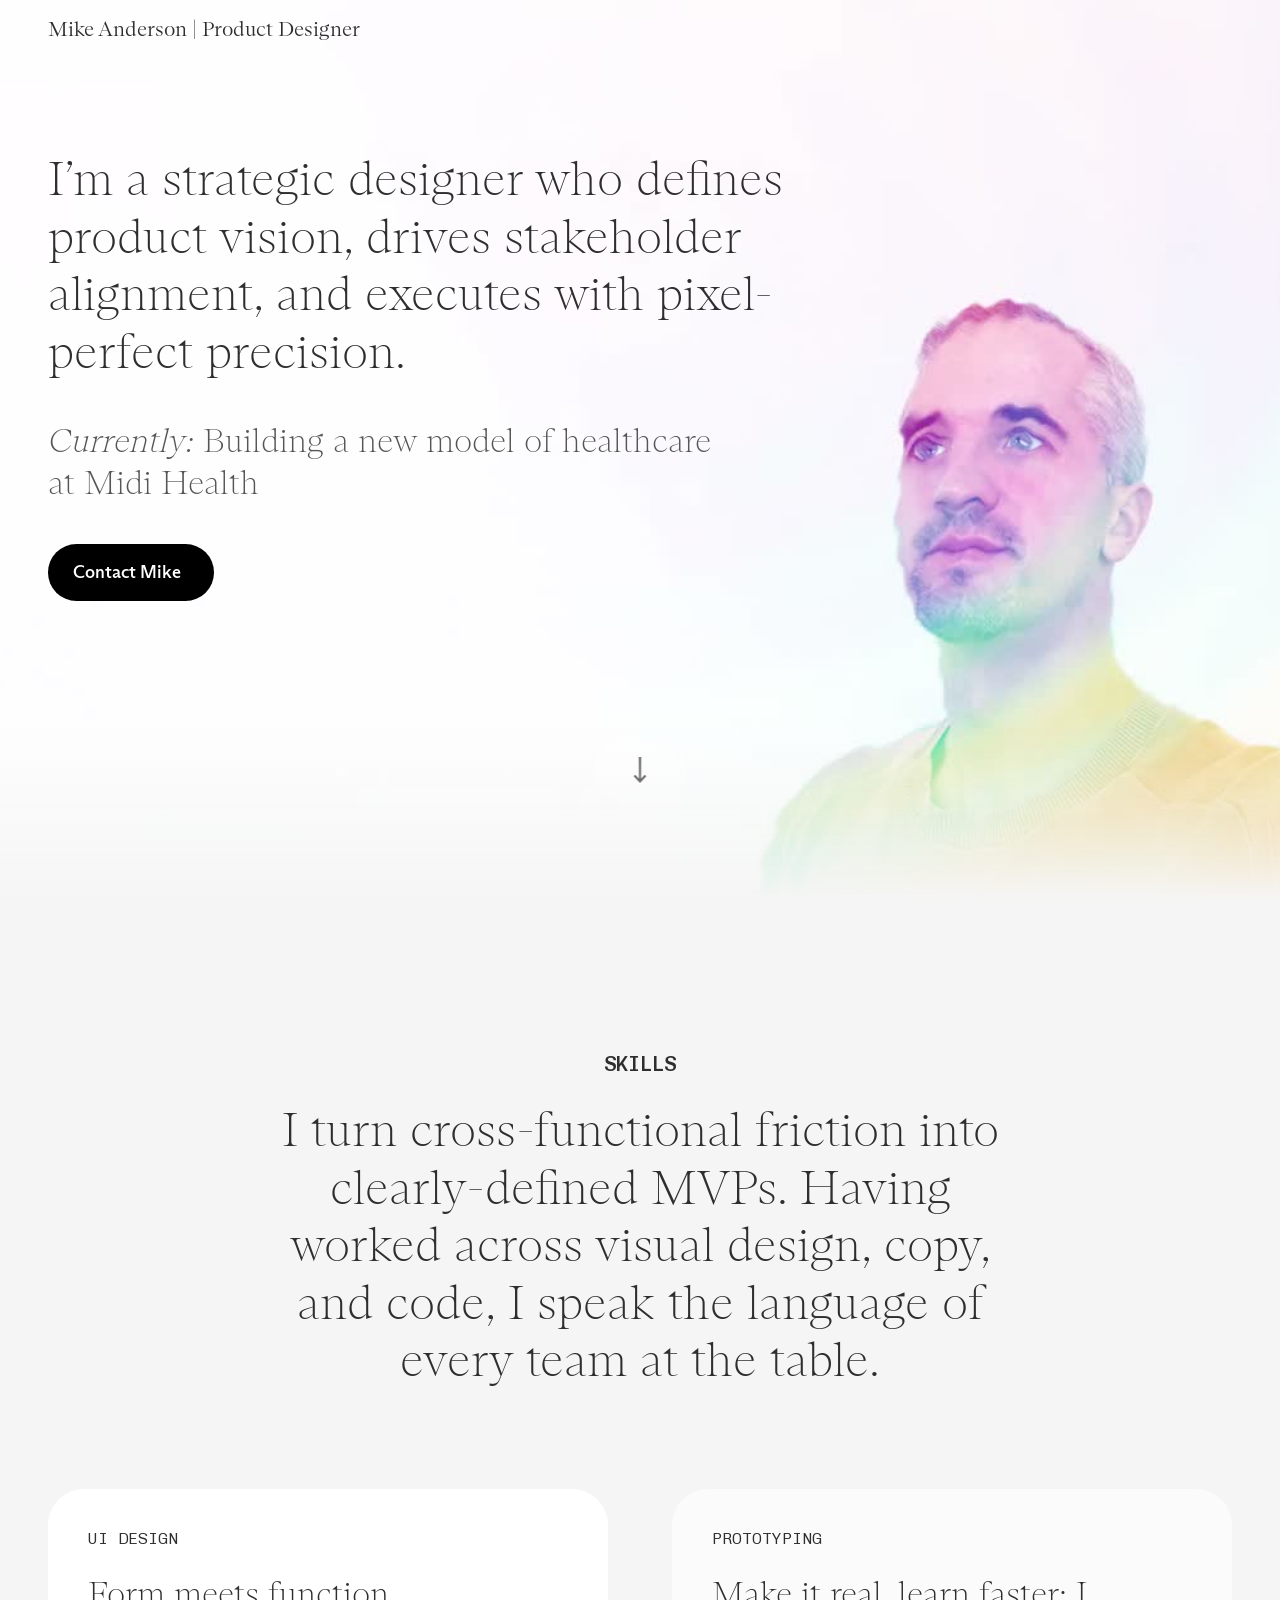
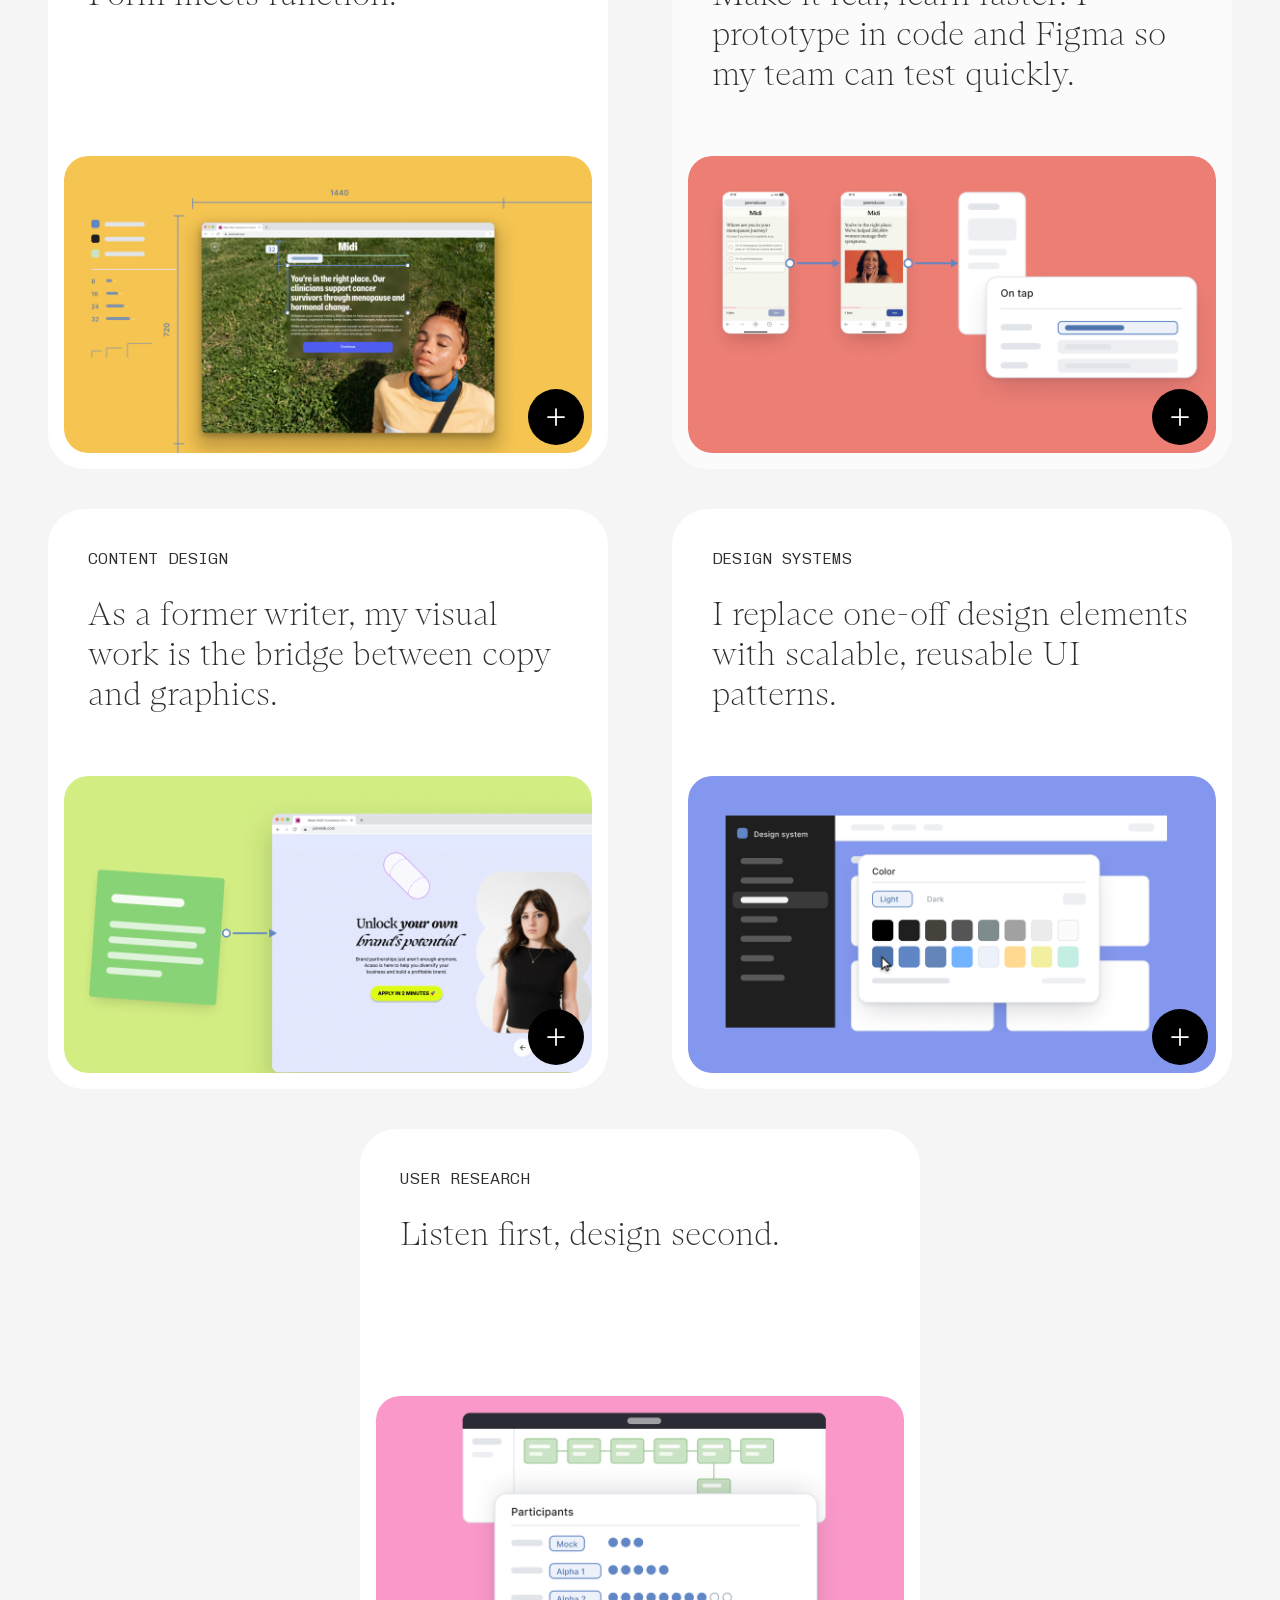
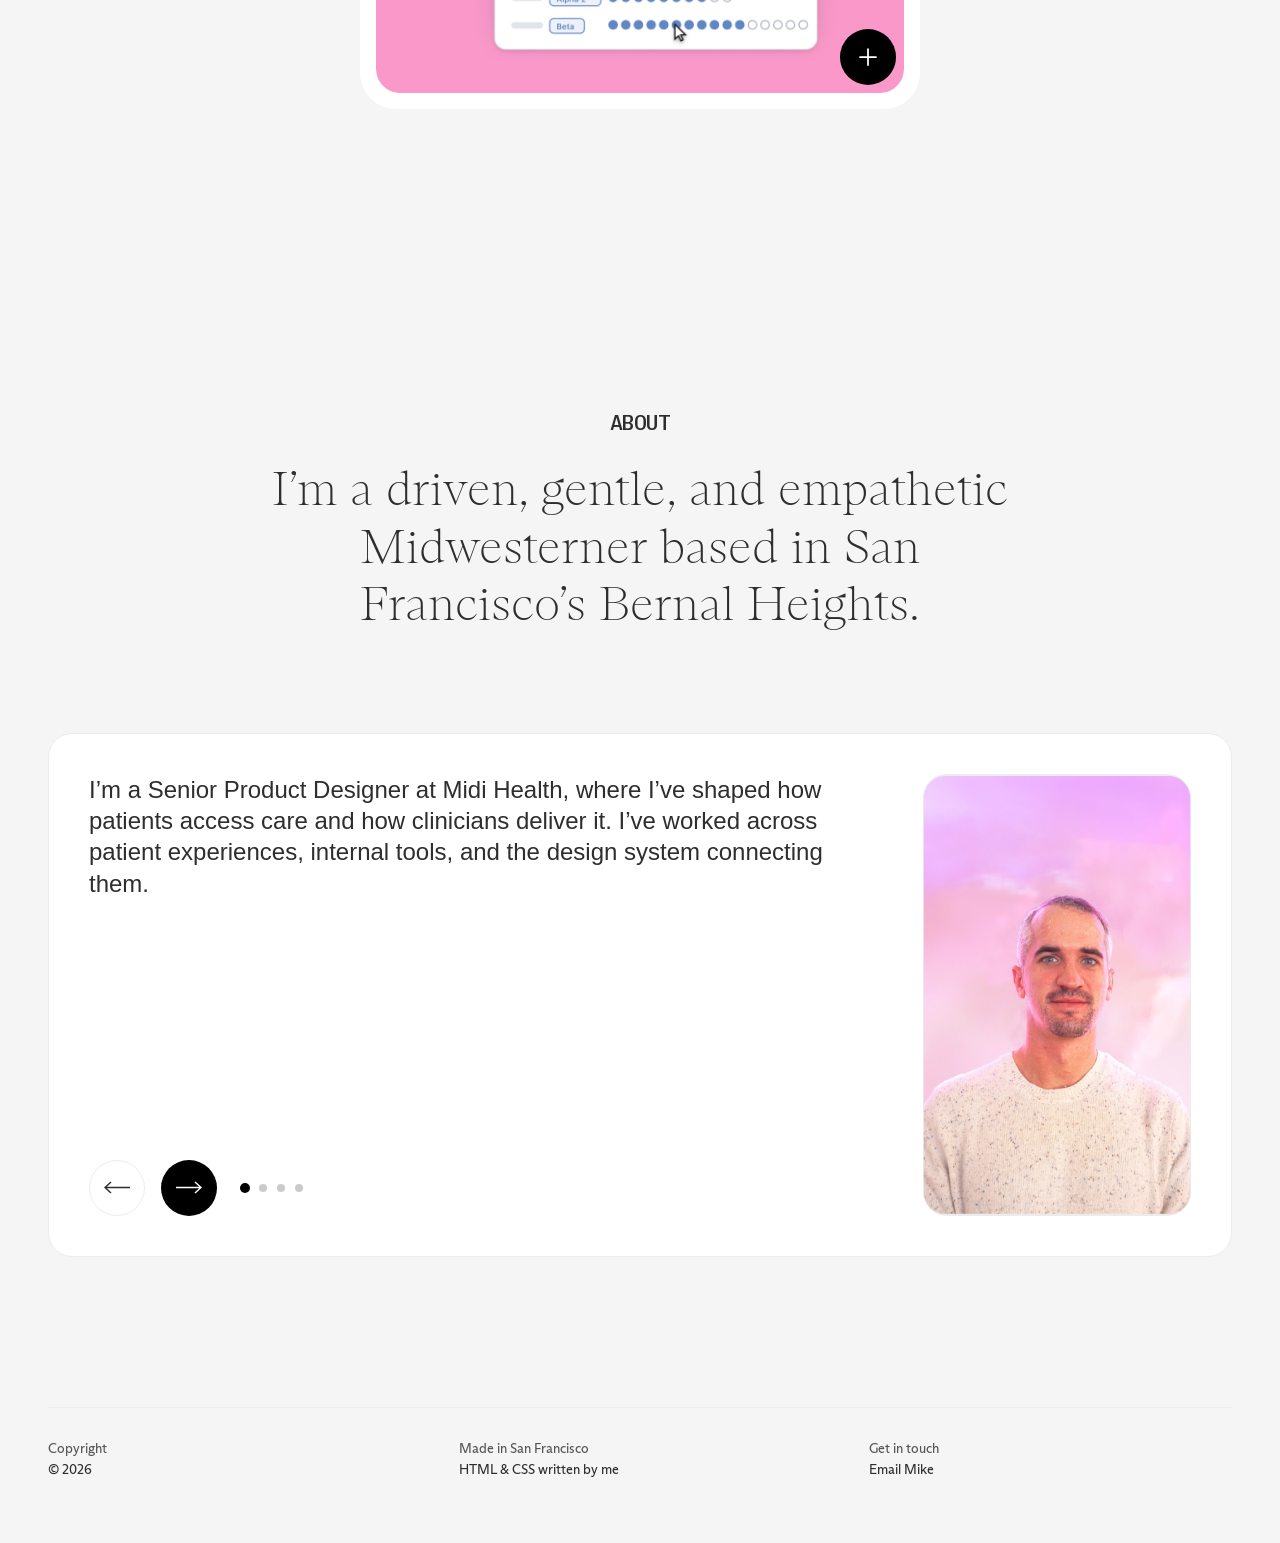
==== commit 3aa14e13: "New prototyping copy, and unorphan the hero subtext Copy: your version replaces the three fragments." ====
--- a/light-about.html
+++ b/light-about.html
@@ -58,7 +58,7 @@
 
     <div class="hero__intro">
       <h1 class="hero__heading" data-lines>I&rsquo;m a strategic designer who defines product vision, drives stakeholder alignment, and executes with pixel-perfect precision.</h1>
-      <p class="hero__currently"><em>Currently:</em> Building a new model of healthcare at Midi Health</p>
+      <p class="hero__currently"><em>Currently:</em> Building a new model of healthcare at Midi&nbsp;Health</p>
       <p class="hero__actions"><a class="btn btn--solid has-ring" href="mailto:mikeandersondesigner@gmail.com" data-copy-email="mikeandersondesigner@gmail.com">Contact Mike<span class="btn__icon"><svg viewBox="0 0 512 512" aria-hidden="true" focusable="false" fill="currentColor"><path d="M 24 64 L 0 64 L 0 448 L 512 448 L 512 64 L 24 64 Z M 464 128 L 464 132.1 L 256 289.9 L 48 132.1 L 48 112 L 464 112 L 464 128 Z M 464 192.3 L 464 400 L 48 400 L 48 192.3 L 241.5 339.1 L 256 350.1 L 270.5 339.1 L 464 192.3 Z"/></svg></span></a></p>
     </div>
 
@@ -93,7 +93,7 @@
         <p class="card__eyebrow">Prototyping</p>
         <div class="card__stack">
           <h3 class="card__face card__face--front">Make it real, learn faster: I prototype in code and Figma so my team can test quickly.</h3>
-          <p class="card__face card__face--back" data-lines id="card-face-1">Figma when the interaction is the point. Claude when a working prototype beats a mockup. Whatever the team already uses, when that matters more. The goal is a yes, not an artefact.</p>
+          <p class="card__face card__face--back" data-lines id="card-face-1">I give stakeholders something they can use and react to before we ship. Experiencing the product firsthand helps us align and catch issues early. I choose the right fidelity for the question, using Figma for quick explorations and my HTML/CSS fluency for richer, more realistic interactions.</p>
         </div>
         <span class="card__frame"><img class="card__media" src="img/card-prototyping.png" alt="A three-step prototype flow with an interaction spec panel." loading="lazy"></span>
         <button class="card__flip" type="button" aria-expanded="false" aria-controls="card-face-1">
--- a/styles/fonts.css
+++ b/styles/fonts.css
@@ -3,6 +3,8 @@
 @font-face{font-family:"EduArizonaSerif";src:url("../fonts/EduArizonaSerif-Light.woff2")format("woff2");font-weight:300;font-style:normal;font-display:swap}
 @font-face{font-family:"EduArizonaSerif";src:url("../fonts/EduArizonaSerif-Regular.woff2")format("woff2");font-weight:400;font-style:normal;font-display:swap}
 @font-face{font-family:"EduArizonaSerif";src:url("../fonts/EduArizonaSerif-Medium.woff2")format("woff2");font-weight:500;font-style:normal;font-display:swap}
+@font-face{font-family:"EduArizonaSerif";src:url("../fonts/EduArizonaSerif-ThinItalic.woff2")format("woff2");font-weight:100;font-style:italic;font-display:swap}
+@font-face{font-family:"EduArizonaSerif";src:url("../fonts/EduArizonaSerif-LightItalic.woff2")format("woff2");font-weight:300;font-style:italic;font-display:swap}
 @font-face{font-family:"EduArizonaSerif";src:url("../fonts/EduArizonaSerif-MediumItalic.woff2")format("woff2");font-weight:500;font-style:italic;font-display:swap}
 @font-face{font-family:"EduArizonaSerif";src:url("../fonts/EduArizonaSerif-Bold.woff2")format("woff2");font-weight:700;font-style:normal;font-display:swap}
 @font-face{font-family:"EduArizonaSans";src:url("../fonts/EduArizonaSans-Regular.woff2")format("woff2");font-weight:400;font-style:normal;font-display:swap}
--- a/styles/tokens.css
+++ b/styles/tokens.css
@@ -124,7 +124,11 @@
   --layout-col-spacer: 96px;
   --layout-col-side: 288px;
   --layout-hero-height: 1000px;
-  --layout-intro-width: 685px;
+  /* 685 is the Figma measure, but Figma renders Source Serif 4 under its
+     Substitute mode and the site renders real Edu Arizona, which is wider —
+     the same copy takes 5 lines here against 4 there, orphaning "precision."
+     780 is where Arizona lands on 4 lines with "perfect precision." closing. */
+  --layout-intro-width: 780px;
   --radius-none: 0px;
   --radius-infinite: 9999px;
   --radius-pill: 36px;
@@ -170,6 +174,12 @@
   --font-size-skill: 20.8px;
   --font-size-h6: 38.4px;
   --font-size-body: 20.8px;
+
+  /* One line-height scale instead of a literal at every call site.
+     Running copy sits at 130% — tighter than the 1.4/1.5 that had crept in. */
+  --line-height-heading: 1.2;
+  --line-height-body: 1.3;
+  --line-height-ui: 1.25;
   --font-size-caption: 16px;
   --font-size-eyebrow: 16px;      /* card eyebrows */
   --font-size-eyebrow-section: 20.8px;
@@ -187,6 +197,10 @@
   --radius-card-large: 36px;        /* skill cards */
   --space-card-media-inset: 16px;
   --space-card-pad-large: 40px;
+  /* the card's side padding, separate from its top: 40 is generous on a phone
+     where the card is only 334 wide */
+  --space-card-pad-x: 40px;
+  --size-card-eyebrow: 22px;   /* the eyebrow's line box, 16px Chivo Mono */
   --space-card-pad-default: 12px;
   --space-card-pad-bottom: 120px;
   --space-card-gap: 24px;
@@ -237,6 +251,8 @@
     --motion-type-delay: 280ms;
     --space-surface-pad: 72px;   /* 150 is desktop breathing room, not phone */
     --font-size-slide: 18px;
+    --font-size-body: 18px;
+    --space-card-pad-x: 20px;
     --font-size-hero-support: 24px;   /* 75% of the 32 mobile hero, as desktop */
     --space-stack-heading: 15.6px;
     --layout-viewport: 390px;
--- a/styles/site.css
+++ b/styles/site.css
@@ -8,7 +8,7 @@
   font-family: var(--font-family-serif);
   font-weight: var(--font-weight-serif-light);   /* Body/Default = Light */
   font-size: var(--font-size-body);
-  line-height: 1.4;
+  line-height: var(--line-height-body);
   -webkit-font-smoothing: antialiased;
 }
 img, video { display: block; max-width: 100%; }
@@ -32,7 +32,9 @@
   padding: var(--space-md) var(--layout-page-margin);
 }
 .logotype {
-  font-size: var(--font-size-label);
+  /* 20.8, as Figma 377:24977 draws it — it had been on --font-size-label (16),
+     which read a third too small against the hero beneath it */
+  font-size: var(--font-size-body);
   text-decoration: none;
   font-family: var(--font-family-serif);
 }
@@ -45,7 +47,7 @@
   font-family: var(--font-family-sans);
   font-size: var(--font-size-button);
   font-weight: var(--font-weight-sans-medium);
-  line-height: 1.25;
+  line-height: var(--line-height-ui);
   text-decoration: none;
   border: var(--size-border-width) solid transparent;
   transition: background-color .2s ease, color .2s ease, border-color .2s ease,
@@ -100,7 +102,10 @@
 .btn--avatar { padding: 12px 12px 12px 20px; }
 .btn__dec {
   width: 34px; height: 34px; border-radius: 50%;
-  background: #fff url("../source-images/avatar.jpg") center/cover;
+  /* re-cut from the full portrait: the old 240x240 avatar.jpg already had the
+     chin running off its own bottom edge, so no background-position could
+     recover it. This frames the head at ~70% with clearance all round. */
+  background: #fff url("../source-images/avatar-2026.jpg") center/cover;
   flex: none;
 }
 
@@ -172,16 +177,25 @@
   /* Figma binds this to font/style/serif-thin — ExtraLight under the
      Substitute mode it renders in, Thin in real Edu Arizona */
   font-weight: var(--font-weight-serif-thin);
-  line-height: 1.2;
+  line-height: var(--line-height-heading);
 }
 .hero__currently {
   margin: 0 0 var(--space-2xl);
   font-size: var(--font-size-hero-support);
-  line-height: 1.25;
+  font-weight: var(--font-weight-serif-thin);
+  /* "Health" was landing alone. The nbsp in the markup keeps the brand whole
+     on its own; this is the belt-and-braces for whatever the copy becomes
+     next, and degrades to a normal wrap where it is not supported. */
+  text-wrap: pretty;
+  line-height: var(--line-height-ui);
   color: var(--color-text-muted);
 }
+/* Thin italic, matching the roman it sits in. /fonts now carries the italic
+   at 100, 300 and 500, so the weight resolves exactly instead of falling up
+   to the nearest available face — which is what made this read heavy twice
+   before. */
 .hero__currently em {
-  font-weight: var(--font-weight-serif-light);   /* Heading/H1 Expressive */
+  font-weight: var(--font-weight-serif-thin);
   font-style: italic;
 }
 .hero__actions { margin: 0; }
@@ -346,7 +360,7 @@
   margin: 0 auto var(--space-5xl);
   font-size: var(--font-size-hero);
   font-weight: var(--font-weight-serif-thin);   /* serif-thin, as the hero */
-  line-height: 1.2;
+  line-height: var(--line-height-heading);
   text-align: center;
 }
 
@@ -365,7 +379,7 @@
   /* the media is a rounded block inset 16px from the card's bottom and sides,
      so the bottom padding is that inset and the media breaks out of the 40px
      side padding with negative margins */
-  padding: var(--space-card-pad-large) var(--space-card-pad-large) var(--space-card-media-inset);
+  padding: var(--space-card-pad-large) var(--space-card-pad-x) var(--space-card-media-inset);
   border-radius: var(--radius-card-large);
   background: var(--color-bg-page);
 }
@@ -397,14 +411,14 @@
 .card__face--front {
   margin: 0;
   font-size: var(--font-size-h1);
-  font-weight: var(--font-weight-serif-light);   /* Heading/H1 = Light */
-  line-height: 1.2;
+  font-weight: var(--font-weight-serif-thin);
+  line-height: var(--line-height-heading);
 }
 .card__frame {
   display: block;
   margin-top: auto;                                /* pin to the card's bottom */
-  margin-inline: calc(var(--space-card-media-inset) - var(--space-card-pad-large));
-  width: calc(100% + 2 * (var(--space-card-pad-large) - var(--space-card-media-inset)));
+  margin-inline: calc(var(--space-card-media-inset) - var(--space-card-pad-x));
+  width: calc(100% + 2 * (var(--space-card-pad-x) - var(--space-card-media-inset)));
   aspect-ratio: 548 / 308;                         /* the exported band */
   border-radius: var(--radius-card);
   overflow: hidden;                                /* so hover scales the art, not the block */
@@ -424,7 +438,7 @@
 .card__face { margin: 0; transition: opacity .28s ease, visibility .28s; }
 .card__face--back {
   position: absolute;
-  inset: var(--space-card-pad-large) var(--space-card-pad-large)
+  inset: var(--space-card-pad-large) var(--space-card-pad-x)
          var(--space-card-media-inset);
   /* grid rather than block so the copy centres against the full card face */
   display: grid; align-content: center;
@@ -432,7 +446,7 @@
   font-family: var(--font-family-grotesk);
   font-size: var(--font-size-body);
   font-weight: var(--font-weight-grotesk-light);
-  line-height: 1.5;
+  line-height: var(--line-height-body);
 }
 .card.is-flipped .card__face--front { opacity: 0; visibility: hidden; }
 .card.is-flipped .card__face--back  { opacity: 1; pointer-events: auto; }
@@ -520,8 +534,7 @@
   font-family: var(--font-family-grotesk);
   font-size: var(--font-size-slide);
   font-weight: var(--font-weight-grotesk-light);
-  /* 1.2 was set for the serif; the grotesk needs more room between lines */
-  line-height: 1.35;
+  line-height: var(--line-height-body);
   /* starts at the top of the slide, as in Figma — the leftover space sits
      under the copy rather than being split around it */
   align-self: start;
@@ -815,7 +828,6 @@
        show through as a ring */
     border-radius: var(--radius-card) var(--radius-card) 0 0;
     background: var(--color-slide-panel);
-    line-height: 1.5;
   }
 
   /* Arrows straddle the card edge, as they did before the track. The carousel
@@ -881,21 +893,36 @@
 
 
 /* ───────── footer ───────── */
+/* 513:30134 — the meta row on its own. The page already ends on the section
+   surface, so the footer continues it and a hairline across the content
+   column does the separating; the black band is gone. The space above the
+   rule is the About section's own bottom padding. */
 .site-footer {
   position: relative; z-index: 4;
-  background: var(--primitive-black);
-  color: var(--color-text-on-dark);
-  padding: var(--space-5xl) var(--layout-page-margin) var(--space-5xl);
+  background: var(--color-surface-section);
+  color: var(--color-text-primary);
+  padding: 0 var(--layout-page-margin) var(--space-4xl);
 }
 .footer-meta {
   max-width: var(--layout-content-width);
-  margin: 0 auto; display: grid; gap: var(--space-lg);
+  margin: 0 auto;
+  padding-top: var(--space-xl);
+  border-top: var(--size-border-width) solid var(--color-card-border);
+  /* three equal columns on the 1224 column, which is 376 + 48 gaps as drawn */
+  display: grid;
+  grid-template-columns: repeat(3, minmax(0, 1fr));
+  gap: var(--space-3xl);
   font-family: var(--font-family-sans);
-  font-size: var(--font-size-label);
-}
-.footer-meta > div { display: flex; justify-content: space-between; gap: var(--space-lg); }
+  font-size: var(--font-size-micro);
+}
+/* label above value, not label-left value-right */
+.footer-meta > div { display: grid; gap: var(--space-xs); }
 .footer-meta dt { color: var(--color-text-muted); }
-.footer-meta dd { margin: 0; }
+.footer-meta dd { margin: 0; color: var(--color-text-primary); }
+.footer-meta a { color: inherit; text-decoration: none; }
+@media (hover: hover) {
+  .footer-meta a:hover { text-decoration: underline; text-underline-offset: 3px; }
+}
 
 /* ───────── mobile ───────── */
 @media (max-width: 750px) {
@@ -985,10 +1012,27 @@
   }
 
   .card-grid { grid-template-columns: minmax(0, 1fr); }
+
+  /* The back copy starts below the eyebrow instead of centring over the whole
+     card. Centred, the longest copy (User Research) reached 5px above the
+     eyebrow's baseline at 390 — the card is sized by its front face, which is
+     much shorter. The eyebrow's own line box is the only measured value here;
+     the rest is the card's existing padding and row gap. */
+  .card__face--back {
+    inset-block-start: calc(var(--space-card-pad-large)
+                            + var(--size-card-eyebrow) + var(--space-lg));
+    align-content: start;
+  }
   .card--wide { width: 100%; }
   .section-heading { font-size: var(--font-size-h1); }
   .sheet { padding-inline: var(--layout-page-margin); }
-  .footer-meta > div { flex-direction: column; gap: var(--space-xs); }
+  .footer-meta { grid-template-columns: minmax(0, 1fr); gap: var(--space-lg); }
+  /* the nav is a fixed bottom bar here, so the last row has to clear it.
+     --nav-h is measured in JS, since the bar's height depends on its label. */
+  .site-footer {
+    padding-bottom: calc(var(--space-2xl) + var(--nav-h, 88px)
+                         + env(safe-area-inset-bottom, 0px));
+  }
 }
 
 /* ───────── reduced motion ───────── */
@@ -1130,7 +1174,7 @@
   font-family: var(--font-family-sans);
   font-size: 15px;
   font-weight: var(--font-weight-sans-regular);
-  line-height: 1.2;
+  line-height: var(--line-height-body);
 }
 .toast__close {
   flex: none; width: 24px; height: 24px; padding: 4px;
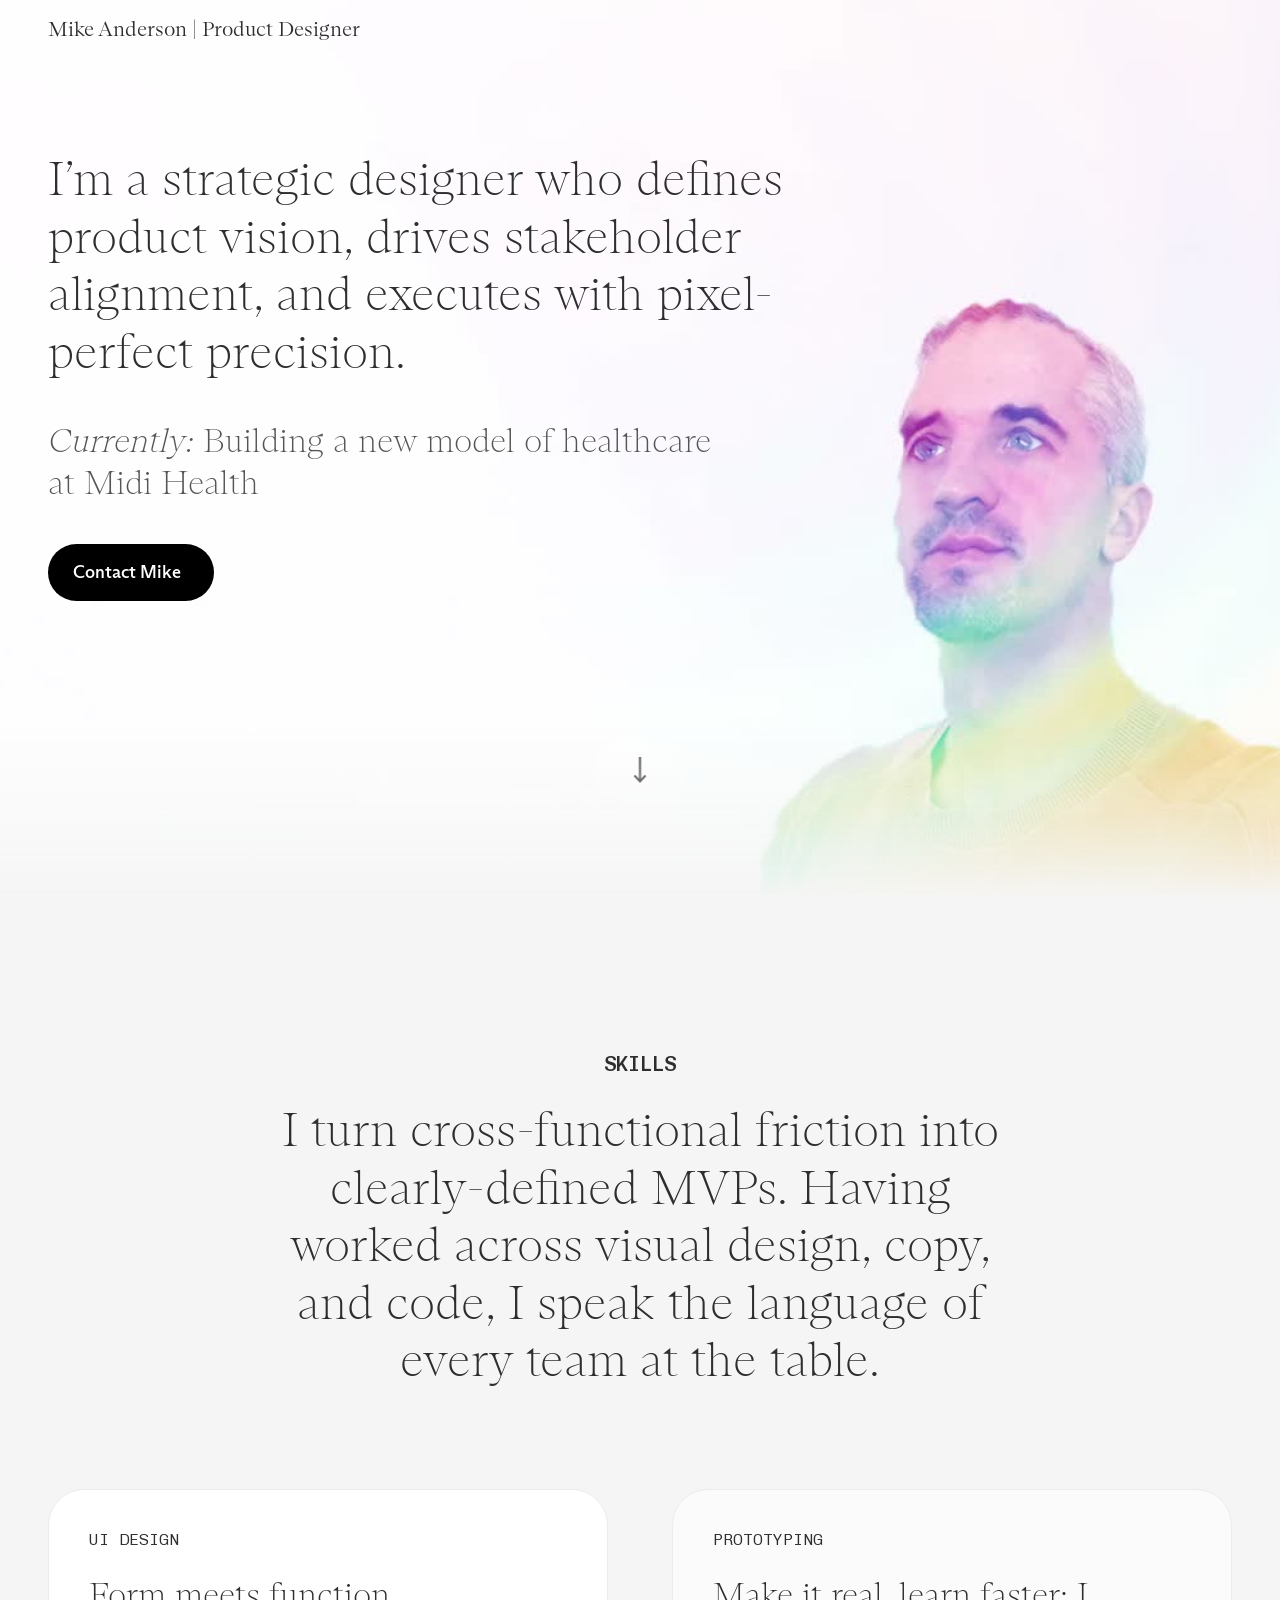
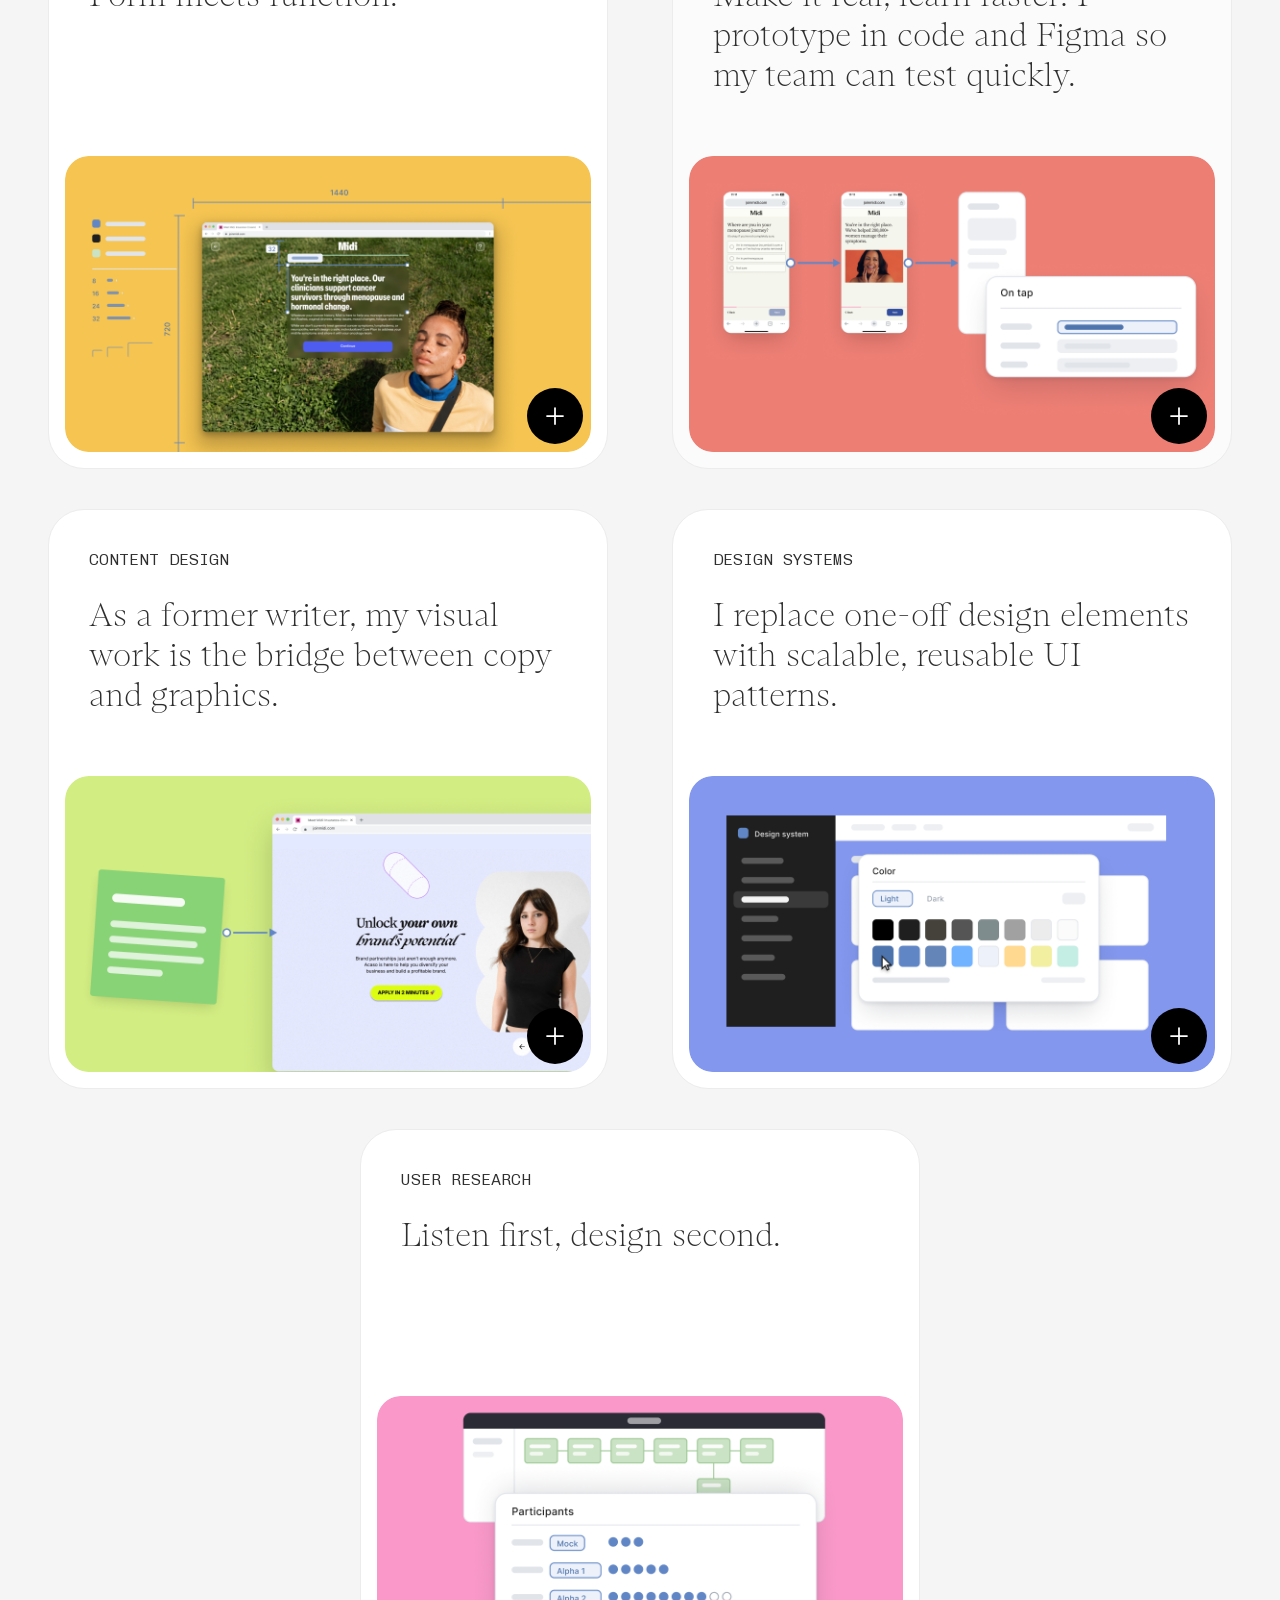
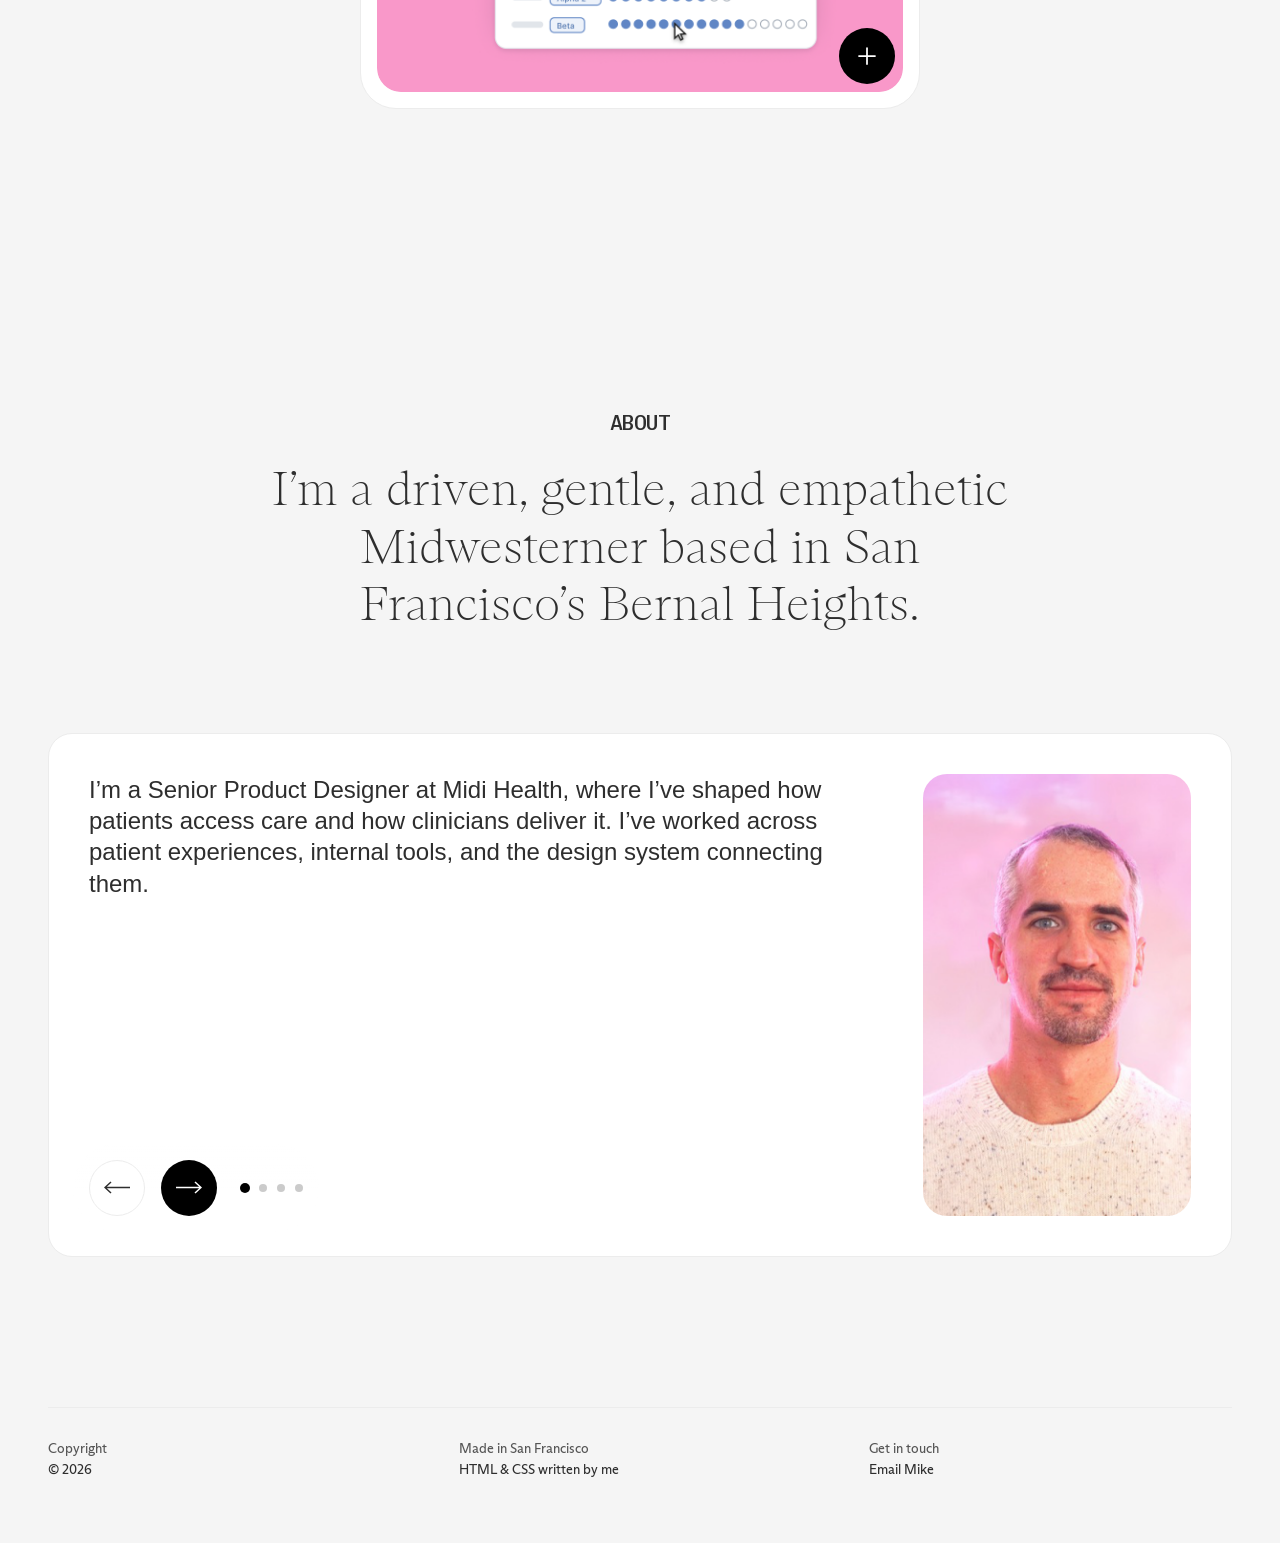
==== commit 3bfbd9d8: "Reveal the hero subtext and button after the tagline The subtext opts into the line reveal and the b" ====
--- a/light-about.html
+++ b/light-about.html
@@ -58,7 +58,7 @@
 
     <div class="hero__intro">
       <h1 class="hero__heading" data-lines>I&rsquo;m a strategic designer who defines product vision, drives stakeholder alignment, and executes with pixel-perfect precision.</h1>
-      <p class="hero__currently"><em>Currently:</em> Building a new model of healthcare at Midi&nbsp;Health</p>
+      <p class="hero__currently" data-lines><em>Currently:</em> Building a new model of healthcare at Midi&nbsp;Health</p>
       <p class="hero__actions"><a class="btn btn--solid has-ring" href="mailto:mikeandersondesigner@gmail.com" data-copy-email="mikeandersondesigner@gmail.com">Contact Mike<span class="btn__icon"><svg viewBox="0 0 512 512" aria-hidden="true" focusable="false" fill="currentColor"><path d="M 24 64 L 0 64 L 0 448 L 512 448 L 512 64 L 24 64 Z M 464 128 L 464 132.1 L 256 289.9 L 48 132.1 L 48 112 L 464 112 L 464 128 Z M 464 192.3 L 464 400 L 48 400 L 48 192.3 L 241.5 339.1 L 256 350.1 L 270.5 339.1 L 464 192.3 Z"/></svg></span></a></p>
     </div>
 
--- a/styles/tokens.css
+++ b/styles/tokens.css
@@ -170,6 +170,11 @@
   --motion-line-duration: .62s;
   --motion-line-stagger: 85ms;
   --motion-type-delay: 170ms;
+  /* the hero reveals in order: tagline, then subtext, then the button. These
+     are when the second and third start, measured from the tagline's first
+     line — far enough in that the tagline is clearly leading. */
+  --motion-hero-sub-delay: 380ms;
+  --motion-hero-btn-delay: 620ms;
   --font-size-h4: 24px;
   --font-size-skill: 20.8px;
   --font-size-h6: 38.4px;
@@ -249,6 +254,8 @@
     --motion-line-duration: .78s;
     --motion-line-stagger: 125ms;
     --motion-type-delay: 280ms;
+    --motion-hero-sub-delay: 560ms;   /* the phone's stagger is slower */
+    --motion-hero-btn-delay: 820ms;
     --space-surface-pad: 72px;   /* 150 is desktop breathing room, not phone */
     --font-size-slide: 18px;
     --font-size-body: 18px;
--- a/styles/site.css
+++ b/styles/site.css
@@ -178,6 +178,9 @@
      Substitute mode it renders in, Thin in real Edu Arizona */
   font-weight: var(--font-weight-serif-thin);
   line-height: var(--line-height-heading);
+  /* the rag is orphan-free at the 780 measure, but only by arithmetic — this
+     keeps it that way through a copy change */
+  text-wrap: pretty;
 }
 .hero__currently {
   margin: 0 0 var(--space-2xl);
@@ -199,6 +202,14 @@
   font-style: italic;
 }
 .hero__actions { margin: 0; }
+/* The subtext and the button follow the tagline. Both stay visible without
+   JS — the hidden state lives only inside the keyframes, and the fill holds
+   it during the delay rather than before the class lands. */
+.hero__currently { --line-delay-base: var(--motion-hero-sub-delay); }
+.hero__actions.is-revealing {
+  animation: line-in var(--motion-line-duration) cubic-bezier(.22,.61,.24,1) both;
+  animation-delay: var(--motion-hero-btn-delay);
+}
 
 .scroll-cue {
   position: absolute; left: 50%; bottom: var(--space-5xl);
@@ -212,9 +223,9 @@
   transition: background-color .2s ease, color .2s ease;
 }
 @media (hover: hover) {
+  /* the same fill the nav's ghost buttons take, rather than its own ink one */
   .scroll-cue:hover {
-    background: var(--color-card-surface-ink);
-    color: var(--color-text-on-dark);
+    background: var(--color-button-ghost-bg-hover-on-light);
   }
 }
 .scroll-cue:active { scale: .96; }
@@ -381,6 +392,10 @@
      side padding with negative margins */
   padding: var(--space-card-pad-large) var(--space-card-pad-x) var(--space-card-media-inset);
   border-radius: var(--radius-card-large);
+  /* the hairline Figma draws on the Skill Card, and the same one the carousel
+     slides carry. Inside the box, so the media stays symmetric: every edge
+     picks up the border's 1px together rather than only the sides. */
+  border: var(--size-border-width) solid var(--color-card-border);
   background: var(--color-bg-page);
 }
 .card:nth-child(2) { background: var(--color-card-surface-paper); }
@@ -1051,7 +1066,9 @@
 
 .is-revealing .line > span {
   animation: line-in var(--motion-line-duration) cubic-bezier(.22,.61,.24,1) both;
-  animation-delay: calc(var(--n, 0) * var(--motion-line-stagger));
+  /* the base lets a second block start after the one above it has led */
+  animation-delay: calc(var(--line-delay-base, 0ms)
+                        + var(--n, 0) * var(--motion-line-stagger));
   will-change: opacity, transform;
 }
 @keyframes line-in {
@@ -1124,15 +1141,17 @@
   position: absolute; inset: 0; margin: auto;
   width: 16px; height: 16px;
   opacity: 0; transition: opacity .25s ease;
-  color: var(--color-text-on-light);
+  color: var(--color-text-on-dark);   /* white glyph over the ink veil */
 }
 @media (hover: hover) {
   .btn--avatar:hover .btn__dec svg { opacity: 1; }
-  .btn--avatar:hover .btn__dec { background-color: #fff; }
-}
+}
+/* The veil used to be white, which lit the avatar up against a black button.
+   Ink reads as the photo receding rather than flashing. */
 .btn--avatar .btn__dec::after {
   content: ""; position: absolute; inset: 0; border-radius: 50%;
-  background: #fff; opacity: 0; transition: opacity .25s ease;
+  background: var(--color-card-surface-ink);
+  opacity: 0; transition: opacity .25s ease;
 }
 @media (hover: hover) {
   .btn--avatar:hover .btn__dec::after { opacity: .88; }
